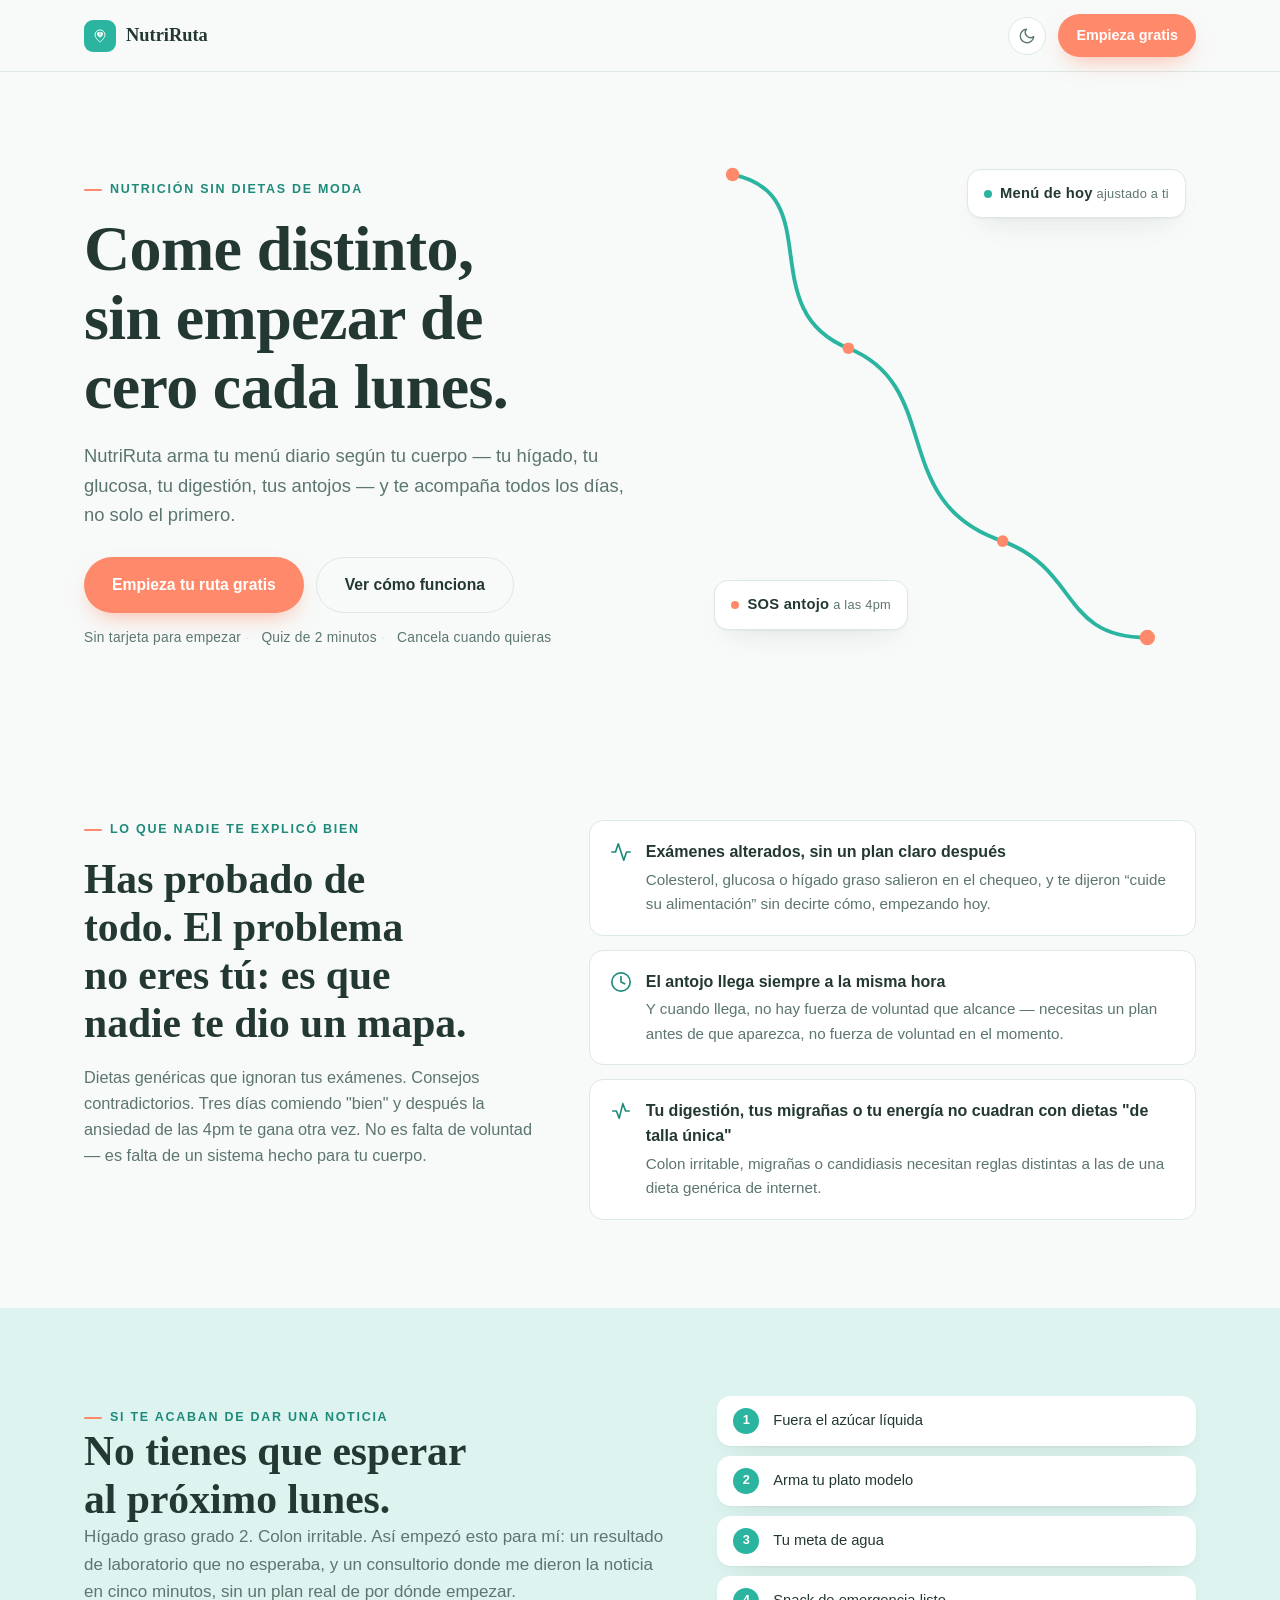
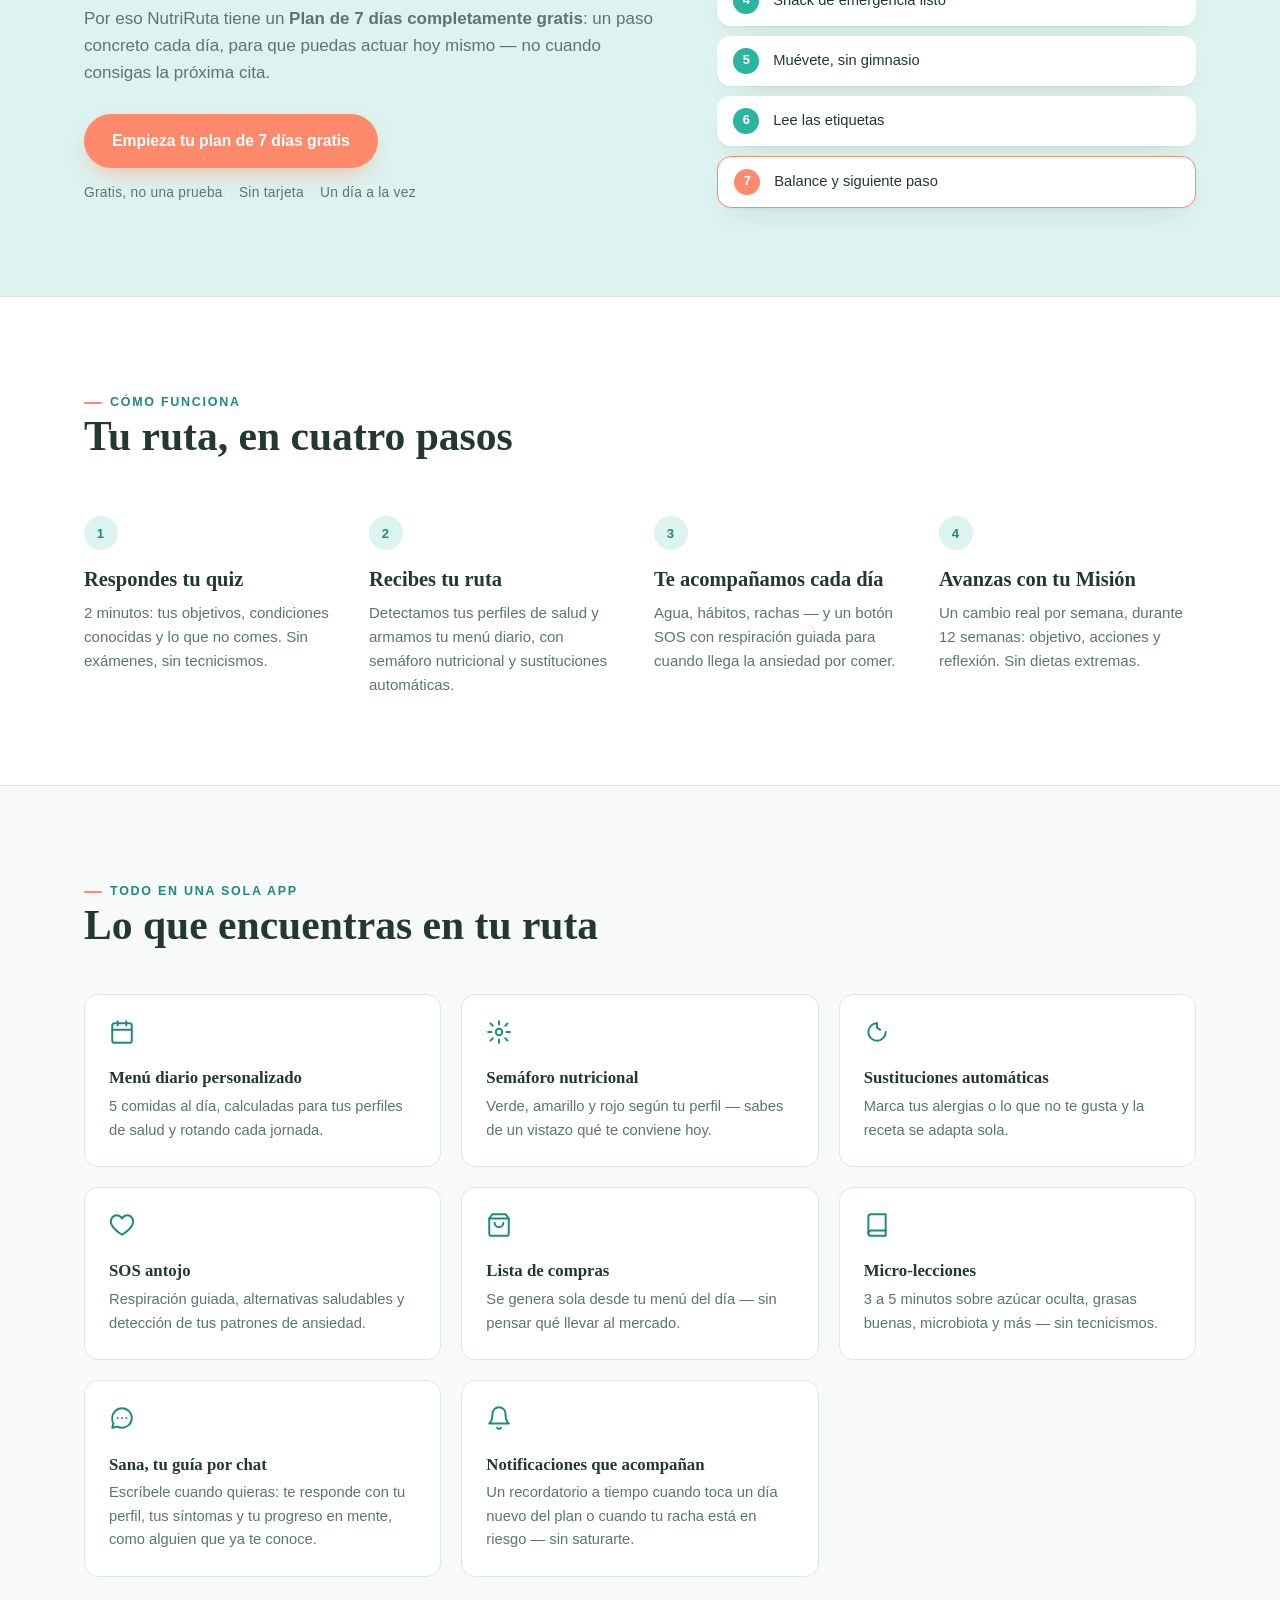
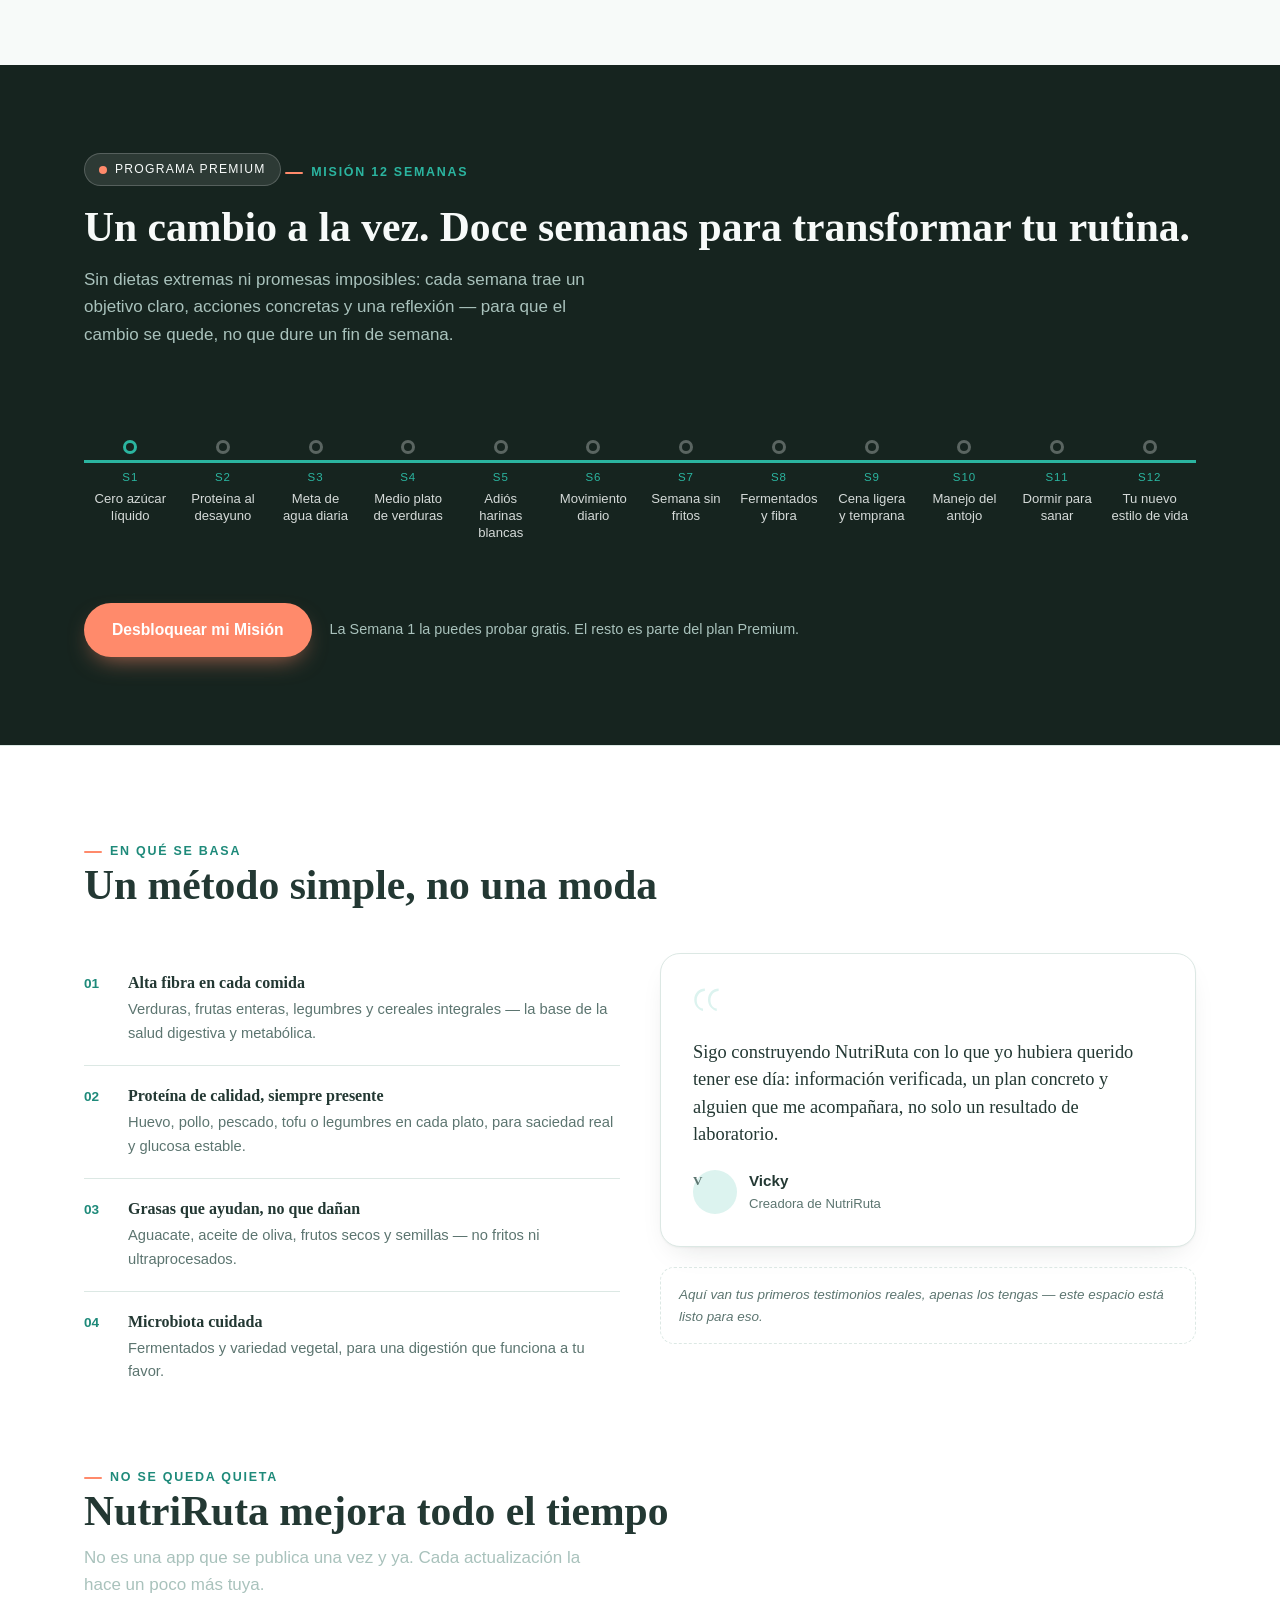
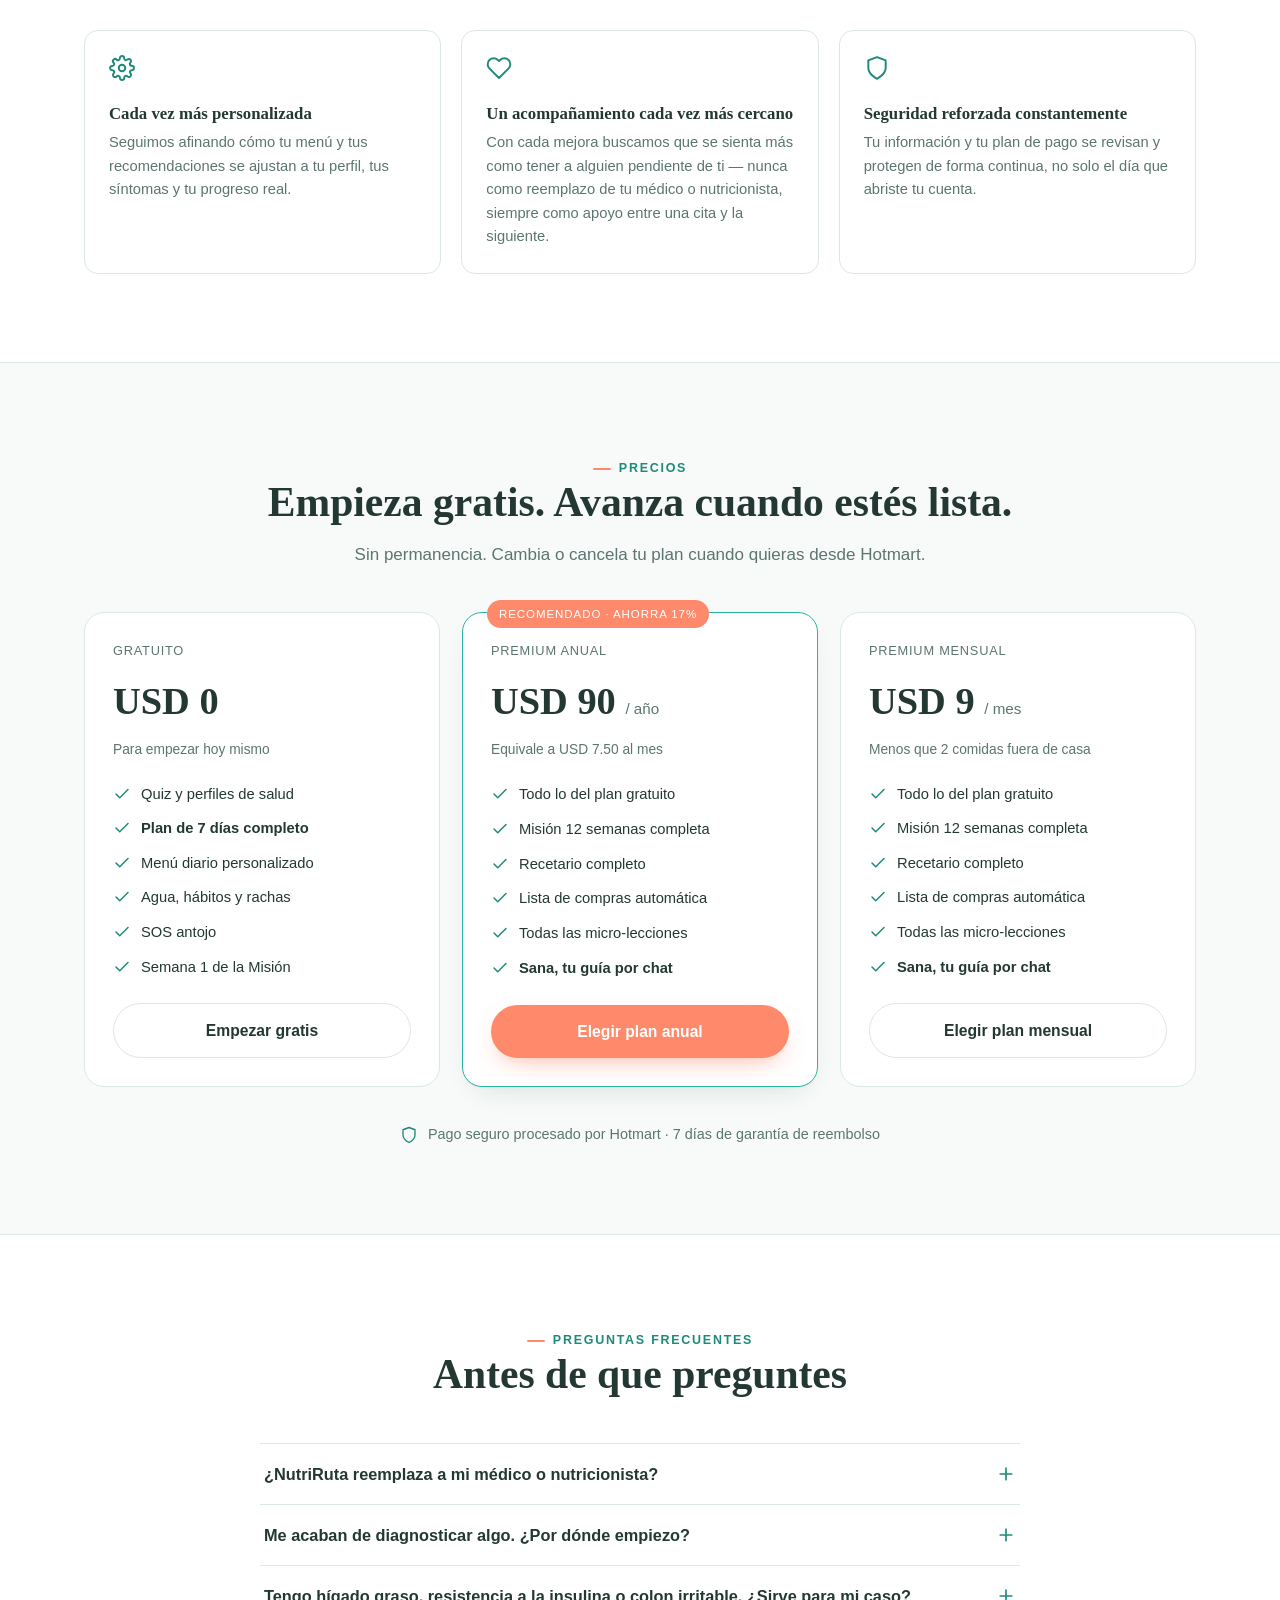
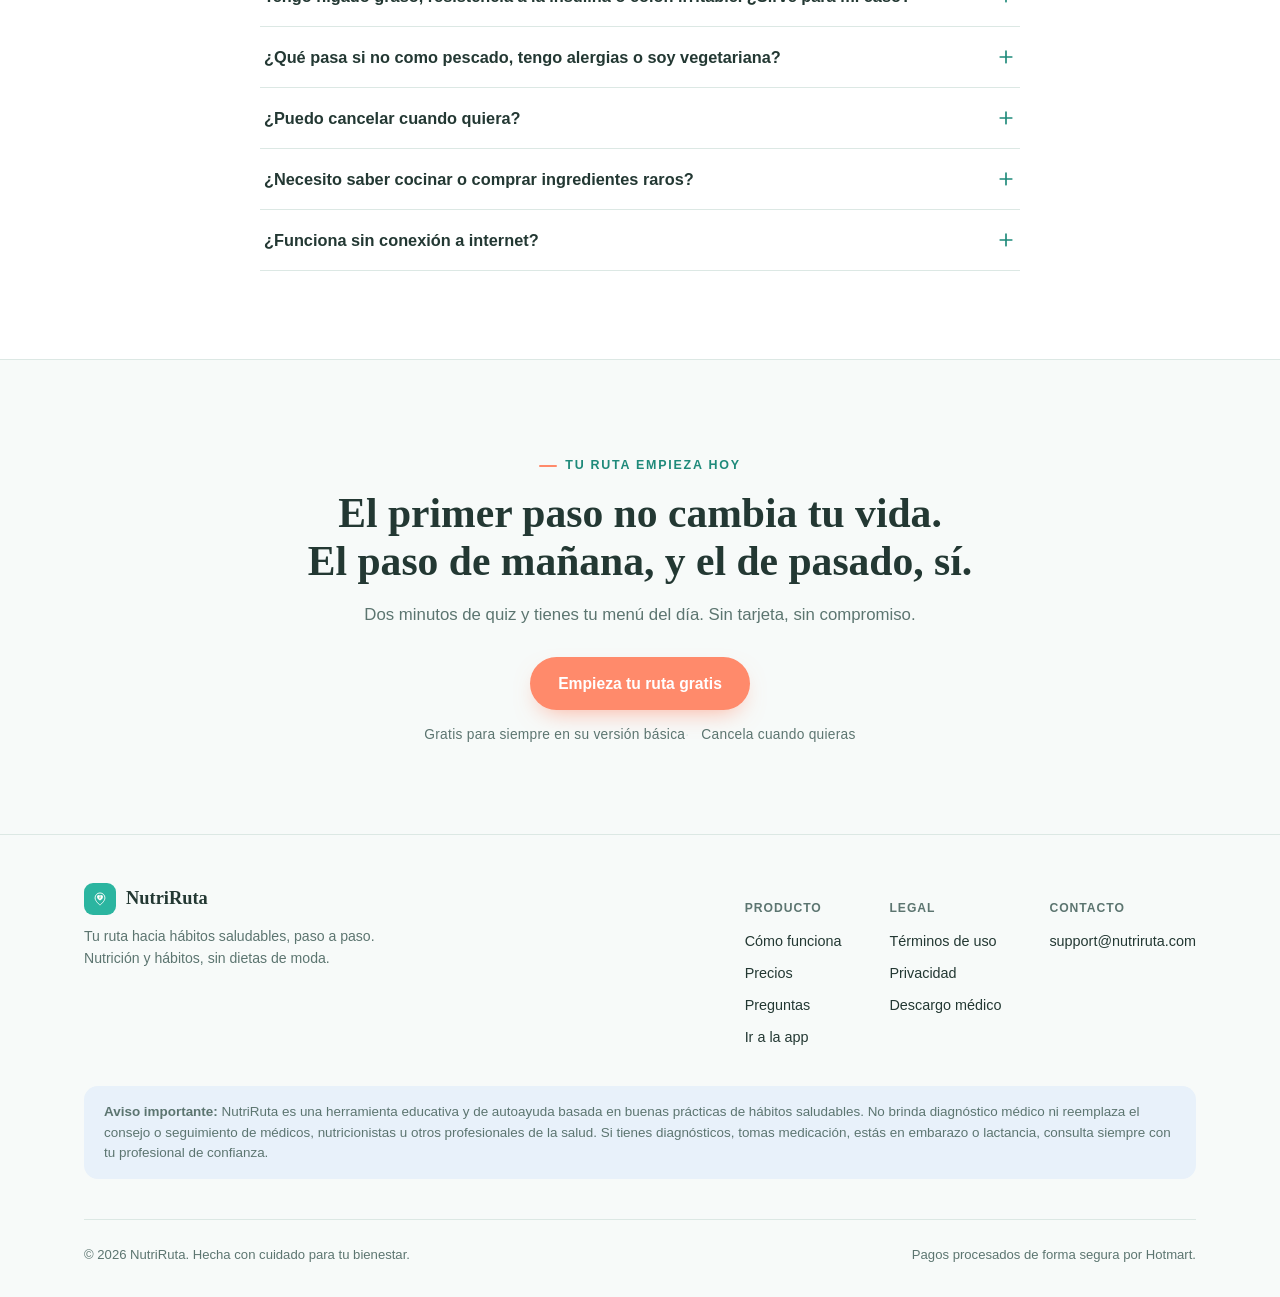
==== index.html @ c561b24f "Nuevo logo oficial (corazon+hoja en pin) en marcas y favicons" ====
<!DOCTYPE html>
<html lang="es">
<head>
<meta charset="UTF-8">
<meta name="viewport" content="width=device-width, initial-scale=1">
<title>NutriRuta — Tu menú diario, hecho para tu cuerpo</title>
<meta name="description" content="Deja de adivinar qué comer. NutriRuta arma tu menú diario según tu perfil de salud, te acompaña ante los antojos y te guía 12 semanas, paso a paso. Empieza gratis.">
<meta name="robots" content="index, follow">
<link rel="canonical" href="https://nutriruta.com/">
<meta name="theme-color" content="#2BB5A0">
<link rel="icon" type="image/svg+xml" href="./images/icon.svg">
<link rel="alternate icon" href="./images/icon-192.png">
<script>
  // Aplica el tema antes del primer pintado, para que no haya parpadeo.
  // Por defecto claro (coherente con la app); oscuro solo si el visitante lo eligió antes.
  try {
    document.documentElement.setAttribute('data-theme', localStorage.getItem('nutriruta-theme') || 'light');
  } catch (e) {
    document.documentElement.setAttribute('data-theme', 'light');
  }
</script>

<meta property="og:type" content="website">
<meta property="og:url" content="https://nutriruta.com/">
<meta property="og:title" content="NutriRuta — Tu menú diario, hecho para tu cuerpo">
<meta property="og:description" content="Deja de adivinar qué comer. Menú diario personalizado, SOS antojos y un programa de 12 semanas para cambiar tus hábitos, un paso a la vez.">
<meta property="og:image" content="https://nutriruta.com/images/og-image.png">
<meta property="og:locale" content="es_CO">
<meta name="twitter:card" content="summary_large_image">
<meta name="twitter:title" content="NutriRuta — Tu menú diario, hecho para tu cuerpo">
<meta name="twitter:description" content="Menú diario personalizado, SOS antojos y un programa de 12 semanas. Empieza gratis.">
<meta name="twitter:image" content="https://nutriruta.com/images/og-image.png">

<link rel="stylesheet" href="./css/styles.css">

<script type="application/ld+json">
{
  "@context": "https://schema.org",
  "@type": "FAQPage",
  "mainEntity": [
    {
      "@type": "Question",
      "name": "Me acaban de diagnosticar algo. ¿Por dónde empiezo?",
      "acceptedAnswer": { "@type": "Answer", "text": "Con el Plan de 7 días, completamente gratis: un paso concreto cada día, sin esperar tu próxima cita. Al terminarlo, si quieres sostener el cambio en el tiempo, puedes seguir con la Misión 12 semanas." }
    },
    {
      "@type": "Question",
      "name": "¿NutriRuta reemplaza a mi médico o nutricionista?",
      "acceptedAnswer": { "@type": "Answer", "text": "No. NutriRuta es una herramienta educativa y de autoayuda para construir hábitos de alimentación y estilo de vida. No diagnostica ni reemplaza el consejo o seguimiento de un profesional de la salud. Si tienes diagnósticos, tomas medicación, o estás en embarazo o lactancia, consulta siempre con tu profesional de confianza." }
    },
    {
      "@type": "Question",
      "name": "Tengo hígado graso, resistencia a la insulina o colon irritable. ¿Sirve para mi caso?",
      "acceptedAnswer": { "@type": "Answer", "text": "Sí. En el quiz inicial cuentas tus condiciones conocidas y NutriRuta arma tu menú y tus recetas según los perfiles de salud correspondientes: hígado graso, resistencia a la insulina, prediabetes, colon irritable, migrañas, candidiasis y colesterol alto. Puedes activar varios perfiles a la vez." }
    },
    {
      "@type": "Question",
      "name": "¿Qué pasa si no como pescado, tengo alergias o soy vegetariana?",
      "acceptedAnswer": { "@type": "Answer", "text": "Marcas lo que no consumes (pescado, lácteos, gluten, frutos secos, huevo, legumbres, soya) y la app filtra las recetas o te propone sustituciones equivalentes automáticamente." }
    },
    {
      "@type": "Question",
      "name": "¿Puedo cancelar cuando quiera?",
      "acceptedAnswer": { "@type": "Answer", "text": "Sí. Tu suscripción se gestiona desde Hotmart y puedes cancelarla en cualquier momento. Además, tienes 7 días desde tu compra para pedir reembolso si no es lo que esperabas." }
    },
    {
      "@type": "Question",
      "name": "¿Necesito saber cocinar o comprar ingredientes raros?",
      "acceptedAnswer": { "@type": "Answer", "text": "No. Las recetas usan ingredientes comunes en cualquier mercado, con pasos simples y una lista de compras que se genera sola desde tu menú del día." }
    },
    {
      "@type": "Question",
      "name": "¿Funciona sin conexión a internet?",
      "acceptedAnswer": { "@type": "Answer", "text": "Sí, NutriRuta es una app instalable que funciona offline una vez la cargaste: puedes ver tu menú, tus recetas y marcar tus hábitos sin conexión." }
    }
  ]
}
</script>

<!-- Meta Pixel (NutriRuta Pixel, dataset 1026929859884270) -->
<script>
!function(f,b,e,v,n,t,s)
{if(f.fbq)return;n=f.fbq=function(){n.callMethod?
n.callMethod.apply(n,arguments):n.queue.push(arguments)};
if(!f._fbq)f._fbq=n;n.push=n;n.loaded=!0;n.version='2.0';
n.queue=[];t=b.createElement(e);t.async=!0;
t.src=v;s=b.getElementsByTagName(e)[0];
s.parentNode.insertBefore(t,s)}(window, document,'script',
'https://connect.facebook.net/en_US/fbevents.js');
fbq('init', '1026929859884270');
fbq('track', 'PageView');
</script>
<noscript><img height="1" width="1" style="display:none"
  src="https://www.facebook.com/tr?id=1026929859884270&ev=PageView&noscript=1" /></noscript>
<!-- End Meta Pixel -->
</head>
<body>

<nav class="nav">
  <div class="wrap">
    <a href="#top" class="brand">
      <span class="brand-mark">
        <svg viewBox="0 0 512 512"><rect width="512" height="512" rx="112" fill="#2BB5A0"/><path d="M256 84 C176 84 116 146 116 226 C116 322 256 428 256 428 C256 428 396 322 396 226 C396 146 336 84 256 84 Z" fill="none" stroke="#FFFFFF" stroke-width="26" stroke-linejoin="round"/><g transform="translate(256 222) scale(0.62) translate(-256 -288)"><path d="M256 416c-72-48-136-102-136-176 0-45 34-80 78-80 28 0 48 13 58 32 10-19 30-32 58-32 44 0 78 35 78 80 0 74-64 128-136 176z" fill="#FFFFFF"/></g><g transform="translate(256 212) rotate(18)"><path d="M0 -36 C24 -21 26 9 0 36 C-26 9 -24 -21 0 -36 Z" fill="#3BAE5C"/><path d="M0 -27 L0 28 M0 -12 L11 -20 M0 -12 L-11 -20 M0 6 L12 -2 M0 6 L-12 -2" stroke="#FFFFFF" stroke-width="4.5" fill="none" stroke-linecap="round"/></g></svg>
      </span>
      NutriRuta
    </a>
    <div class="nav-right">
      <button class="theme-toggle" id="themeToggle" type="button" aria-label="Cambiar a modo oscuro">
        <svg class="icon-moon" viewBox="0 0 24 24" fill="none" stroke="currentColor" stroke-width="1.8" stroke-linecap="round" stroke-linejoin="round"><path d="M21 12.79A9 9 0 1 1 11.21 3 7 7 0 0 0 21 12.79z"/></svg>
        <svg class="icon-sun" viewBox="0 0 24 24" fill="none" stroke="currentColor" stroke-width="1.8" stroke-linecap="round" stroke-linejoin="round"><circle cx="12" cy="12" r="4"/><path d="M12 2v2M12 20v2M4.93 4.93l1.41 1.41M17.66 17.66l1.41 1.41M2 12h2M20 12h2M6.34 17.66l-1.41 1.41M19.07 4.93l-1.41 1.41"/></svg>
      </button>
      <a class="btn btn-ember btn-sm nav-cta" href="https://nutriruta.app">Empieza gratis</a>
    </div>
  </div>
</nav>

<main id="top">

  <!-- ============ HERO ============ -->
  <header class="hero">
    <div class="wrap">
      <div class="hero-copy">
        <span class="eyebrow">Nutrición sin dietas de moda</span>
        <h1>Come distinto, sin empezar de cero cada lunes.</h1>
        <p class="hero-sub measure">NutriRuta arma tu menú diario según tu cuerpo — tu hígado, tu glucosa, tu digestión, tus antojos — y te acompaña todos los días, no solo el primero.</p>
        <div class="hero-ctas">
          <a class="btn btn-ember" href="https://nutriruta.app">Empieza tu ruta gratis</a>
          <a class="btn btn-ghost" href="#como-funciona">Ver cómo funciona</a>
        </div>
        <p class="hero-trust">
          <span>Sin tarjeta para empezar</span>
          <span>Quiz de 2 minutos</span>
          <span>Cancela cuando quieras</span>
        </p>
      </div>

      <div class="hero-art" aria-hidden="true">
        <svg viewBox="0 0 520 560" fill="none">
          <path class="route-path" d="M40 40 C140 60, 60 180, 160 220 C260 260, 200 380, 320 420 C400 450, 380 520, 470 520" stroke-width="4"/>
          <circle class="route-dot" cx="40" cy="40" r="7"/>
          <circle class="route-dot" cx="160" cy="220" r="6"/>
          <circle class="route-dot" cx="320" cy="420" r="6"/>
          <circle class="route-dot" cx="470" cy="520" r="8"/>
        </svg>
        <div class="hero-card hero-card-1">
          <span class="dot"></span>
          <span><strong>Menú de hoy</strong> ajustado a ti</span>
        </div>
        <div class="hero-card hero-card-2">
          <span class="dot" style="background:var(--ember)"></span>
          <span><strong>SOS antojo</strong> a las 4pm</span>
        </div>
      </div>
    </div>
  </header>

  <!-- ============ PROBLEM (PAS) ============ -->
  <section class="problem">
    <div class="wrap">
      <div class="problem-head reveal">
        <span class="eyebrow">Lo que nadie te explicó bien</span>
        <h2>Has probado de todo. El problema no eres tú: es que nadie te dio un mapa.</h2>
        <p class="measure" style="color:var(--ink-soft); font-size:1.02rem;">Dietas genéricas que ignoran tus exámenes. Consejos contradictorios. Tres días comiendo "bien" y después la ansiedad de las 4pm te gana otra vez. No es falta de voluntad — es falta de un sistema hecho para tu cuerpo.</p>
      </div>

      <div class="symptom-list reveal">
        <div class="symptom">
          <svg viewBox="0 0 24 24" fill="none" stroke="currentColor" stroke-width="1.8" stroke-linecap="round" stroke-linejoin="round"><path d="M22 12h-4l-3 9L9 3l-3 9H2"/></svg>
          <p><strong>Exámenes alterados, sin un plan claro después</strong>Colesterol, glucosa o hígado graso salieron en el chequeo, y te dijeron &ldquo;cuide su alimentación&rdquo; sin decirte cómo, empezando hoy.</p>
        </div>
        <div class="symptom">
          <svg viewBox="0 0 24 24" fill="none" stroke="currentColor" stroke-width="1.8" stroke-linecap="round" stroke-linejoin="round"><circle cx="12" cy="12" r="10"/><path d="M12 6v6l4 2"/></svg>
          <p><strong>El antojo llega siempre a la misma hora</strong>Y cuando llega, no hay fuerza de voluntad que alcance — necesitas un plan antes de que aparezca, no fuerza de voluntad en el momento.</p>
        </div>
        <div class="symptom">
          <svg viewBox="0 0 24 24" fill="none" stroke="currentColor" stroke-width="1.8" stroke-linecap="round" stroke-linejoin="round"><path d="M3 12h4l3 8 4-16 3 8h4"/></svg>
          <p><strong>Tu digestión, tus migrañas o tu energía no cuadran con dietas "de talla única"</strong>Colon irritable, migrañas o candidiasis necesitan reglas distintas a las de una dieta genérica de internet.</p>
        </div>
      </div>
    </div>
  </section>

  <!-- ============ RECENT DIAGNOSIS: personal story + free 7-day plan ============ -->
  <section class="scare">
    <div class="wrap">
      <div class="scare-grid reveal">
        <div>
          <span class="eyebrow">Si te acaban de dar una noticia</span>
          <h2>No tienes que esperar al próximo lunes.</h2>
          <p class="mt">Hígado graso grado 2. Colon irritable. Así empezó esto para mí: un resultado de laboratorio que no esperaba, y un consultorio donde me dieron la noticia en cinco minutos, sin un plan real de por dónde empezar.</p>
          <p class="mt">Por eso NutriRuta tiene un <strong>Plan de 7 días completamente gratis</strong>: un paso concreto cada día, para que puedas actuar hoy mismo — no cuando consigas la próxima cita.</p>
          <div class="hero-ctas">
            <a class="btn btn-ember" href="https://nutriruta.app">Empieza tu plan de 7 días gratis</a>
          </div>
          <p class="hero-trust"><span>Gratis, no una prueba</span><span>Sin tarjeta</span><span>Un día a la vez</span></p>
        </div>
        <div class="scare-days" aria-hidden="true">
          <div class="scare-day"><span>1</span>Fuera el azúcar líquida</div>
          <div class="scare-day"><span>2</span>Arma tu plato modelo</div>
          <div class="scare-day"><span>3</span>Tu meta de agua</div>
          <div class="scare-day"><span>4</span>Snack de emergencia listo</div>
          <div class="scare-day"><span>5</span>Muévete, sin gimnasio</div>
          <div class="scare-day"><span>6</span>Lee las etiquetas</div>
          <div class="scare-day is-last"><span>7</span>Balance y siguiente paso</div>
        </div>
      </div>
    </div>
  </section>

  <!-- ============ HOW IT WORKS ============ -->
  <section id="como-funciona" class="band">
    <div class="wrap">
      <div class="reveal">
        <span class="eyebrow">Cómo funciona</span>
        <h2>Tu ruta, en cuatro pasos</h2>
      </div>

      <div class="steps reveal">
        <div class="step">
          <span class="step-num">1</span>
          <h3>Respondes tu quiz</h3>
          <p>2 minutos: tus objetivos, condiciones conocidas y lo que no comes. Sin exámenes, sin tecnicismos.</p>
        </div>
        <div class="step">
          <span class="step-num">2</span>
          <h3>Recibes tu ruta</h3>
          <p>Detectamos tus perfiles de salud y armamos tu menú diario, con semáforo nutricional y sustituciones automáticas.</p>
        </div>
        <div class="step">
          <span class="step-num">3</span>
          <h3>Te acompañamos cada día</h3>
          <p>Agua, hábitos, rachas — y un botón SOS con respiración guiada para cuando llega la ansiedad por comer.</p>
        </div>
        <div class="step">
          <span class="step-num">4</span>
          <h3>Avanzas con tu Misión</h3>
          <p>Un cambio real por semana, durante 12 semanas: objetivo, acciones y reflexión. Sin dietas extremas.</p>
        </div>
      </div>
    </div>
  </section>

  <!-- ============ FEATURES ============ -->
  <section>
    <div class="wrap">
      <div class="reveal">
        <span class="eyebrow">Todo en una sola app</span>
        <h2>Lo que encuentras en tu ruta</h2>
      </div>

      <div class="features-grid reveal">
        <div class="feature-card">
          <svg viewBox="0 0 24 24" fill="none" stroke="currentColor" stroke-width="1.8" stroke-linecap="round" stroke-linejoin="round"><rect x="3" y="4" width="18" height="18" rx="2"/><path d="M16 2v4M8 2v4M3 10h18"/></svg>
          <h3>Menú diario personalizado</h3>
          <p>5 comidas al día, calculadas para tus perfiles de salud y rotando cada jornada.</p>
        </div>
        <div class="feature-card">
          <svg viewBox="0 0 24 24" fill="none" stroke="currentColor" stroke-width="1.8" stroke-linecap="round" stroke-linejoin="round"><circle cx="12" cy="12" r="3"/><path d="M12 2v3M12 19v3M4.2 4.2l2.1 2.1M17.7 17.7l2.1 2.1M2 12h3M19 12h3M4.2 19.8l2.1-2.1M17.7 6.3l2.1-2.1"/></svg>
          <h3>Semáforo nutricional</h3>
          <p>Verde, amarillo y rojo según tu perfil — sabes de un vistazo qué te conviene hoy.</p>
        </div>
        <div class="feature-card">
          <svg viewBox="0 0 24 24" fill="none" stroke="currentColor" stroke-width="1.8" stroke-linecap="round" stroke-linejoin="round"><path d="M20 12a8 8 0 1 1-8-8"/><path d="M12 4v4l3 2"/></svg>
          <h3>Sustituciones automáticas</h3>
          <p>Marca tus alergias o lo que no te gusta y la receta se adapta sola.</p>
        </div>
        <div class="feature-card">
          <svg viewBox="0 0 24 24" fill="none" stroke="currentColor" stroke-width="1.8" stroke-linecap="round" stroke-linejoin="round"><path d="M12 21s-7-4.35-9.5-9C.5 7.5 3 3 7 3c2 0 4 1.2 5 3 1-1.8 3-3 5-3 4 0 6.5 4.5 4.5 9-2.5 4.65-9.5 9-9.5 9z"/></svg>
          <h3>SOS antojo</h3>
          <p>Respiración guiada, alternativas saludables y detección de tus patrones de ansiedad.</p>
        </div>
        <div class="feature-card">
          <svg viewBox="0 0 24 24" fill="none" stroke="currentColor" stroke-width="1.8" stroke-linecap="round" stroke-linejoin="round"><path d="M6 2 3 6v14a2 2 0 0 0 2 2h14a2 2 0 0 0 2-2V6l-3-4Z"/><path d="M3 6h18M16 10a4 4 0 0 1-8 0"/></svg>
          <h3>Lista de compras</h3>
          <p>Se genera sola desde tu menú del día — sin pensar qué llevar al mercado.</p>
        </div>
        <div class="feature-card">
          <svg viewBox="0 0 24 24" fill="none" stroke="currentColor" stroke-width="1.8" stroke-linecap="round" stroke-linejoin="round"><path d="M4 19.5A2.5 2.5 0 0 1 6.5 17H20"/><path d="M6.5 2H20v20H6.5A2.5 2.5 0 0 1 4 19.5v-15A2.5 2.5 0 0 1 6.5 2z"/></svg>
          <h3>Micro-lecciones</h3>
          <p>3 a 5 minutos sobre azúcar oculta, grasas buenas, microbiota y más — sin tecnicismos.</p>
        </div>
        <div class="feature-card">
          <svg viewBox="0 0 24 24" fill="none" stroke="currentColor" stroke-width="1.8" stroke-linecap="round" stroke-linejoin="round"><path d="M8 12h.01M12 12h.01M16 12h.01M21 12c0 4.97-4.03 9-9 9-1.5 0-2.9-.37-4.15-1.02L3 21l1.02-3.85A8.96 8.96 0 0 1 3 12c0-4.97 4.03-9 9-9s9 4.03 9 9Z"/></svg>
          <h3>Sana, tu guía por chat</h3>
          <p>Escríbele cuando quieras: te responde con tu perfil, tus síntomas y tu progreso en mente, como alguien que ya te conoce.</p>
        </div>
        <div class="feature-card">
          <svg viewBox="0 0 24 24" fill="none" stroke="currentColor" stroke-width="1.8" stroke-linecap="round" stroke-linejoin="round"><path d="M18 8A6 6 0 0 0 6 8c0 7-3 9-3 9h18s-3-2-3-9"/><path d="M13.73 21a2 2 0 0 1-3.46 0"/></svg>
          <h3>Notificaciones que acompañan</h3>
          <p>Un recordatorio a tiempo cuando toca un día nuevo del plan o cuando tu racha está en riesgo — sin saturarte.</p>
        </div>
      </div>
    </div>
  </section>

  <!-- ============ 12-WEEK MISSION (bold moment) ============ -->
  <section class="mission">
    <div class="wrap">
      <div class="reveal">
        <span class="mission-badge"><span class="dot"></span> Programa premium</span>
        <span class="eyebrow">Misión 12 semanas</span>
        <h2>Un cambio a la vez. Doce semanas para transformar tu rutina.</h2>
        <p class="mission-sub">Sin dietas extremas ni promesas imposibles: cada semana trae un objetivo claro, acciones concretas y una reflexión — para que el cambio se quede, no que dure un fin de semana.</p>
      </div>

      <div class="timeline-scroll reveal">
        <div class="timeline">
          <div class="timeline-line"></div>
          <div class="timeline-line-fill" id="timelineFill"></div>
          <div class="timeline-weeks">
            <div class="tweek"><div class="tweek-node"></div><div class="tweek-n">S1</div><div class="tweek-t">Cero azúcar líquido</div></div>
            <div class="tweek is-premium"><div class="tweek-node"></div><div class="tweek-n">S2</div><div class="tweek-t">Proteína al desayuno</div></div>
            <div class="tweek is-premium"><div class="tweek-node"></div><div class="tweek-n">S3</div><div class="tweek-t">Meta de agua diaria</div></div>
            <div class="tweek is-premium"><div class="tweek-node"></div><div class="tweek-n">S4</div><div class="tweek-t">Medio plato de verduras</div></div>
            <div class="tweek is-premium"><div class="tweek-node"></div><div class="tweek-n">S5</div><div class="tweek-t">Adiós harinas blancas</div></div>
            <div class="tweek is-premium"><div class="tweek-node"></div><div class="tweek-n">S6</div><div class="tweek-t">Movimiento diario</div></div>
            <div class="tweek is-premium"><div class="tweek-node"></div><div class="tweek-n">S7</div><div class="tweek-t">Semana sin fritos</div></div>
            <div class="tweek is-premium"><div class="tweek-node"></div><div class="tweek-n">S8</div><div class="tweek-t">Fermentados y fibra</div></div>
            <div class="tweek is-premium"><div class="tweek-node"></div><div class="tweek-n">S9</div><div class="tweek-t">Cena ligera y temprana</div></div>
            <div class="tweek is-premium"><div class="tweek-node"></div><div class="tweek-n">S10</div><div class="tweek-t">Manejo del antojo</div></div>
            <div class="tweek is-premium"><div class="tweek-node"></div><div class="tweek-n">S11</div><div class="tweek-t">Dormir para sanar</div></div>
            <div class="tweek is-premium"><div class="tweek-node"></div><div class="tweek-n">S12</div><div class="tweek-t">Tu nuevo estilo de vida</div></div>
          </div>
        </div>
      </div>

      <div class="mission-cta reveal">
        <a class="btn btn-ember" href="#precios">Desbloquear mi Misión</a>
        <p>La Semana 1 la puedes probar gratis. El resto es parte del plan Premium.</p>
      </div>
    </div>
  </section>

  <!-- ============ METHOD + FOUNDER (honest trust, no fake reviews) ============ -->
  <section class="band">
    <div class="wrap">
      <div class="reveal">
        <span class="eyebrow">En qué se basa</span>
        <h2>Un método simple, no una moda</h2>
      </div>

      <div class="method-grid reveal">
        <div>
          <div class="pillar">
            <span class="pillar-num">01</span>
            <div><h3>Alta fibra en cada comida</h3><p>Verduras, frutas enteras, legumbres y cereales integrales — la base de la salud digestiva y metabólica.</p></div>
          </div>
          <div class="pillar">
            <span class="pillar-num">02</span>
            <div><h3>Proteína de calidad, siempre presente</h3><p>Huevo, pollo, pescado, tofu o legumbres en cada plato, para saciedad real y glucosa estable.</p></div>
          </div>
          <div class="pillar">
            <span class="pillar-num">03</span>
            <div><h3>Grasas que ayudan, no que dañan</h3><p>Aguacate, aceite de oliva, frutos secos y semillas — no fritos ni ultraprocesados.</p></div>
          </div>
          <div class="pillar">
            <span class="pillar-num">04</span>
            <div><h3>Microbiota cuidada</h3><p>Fermentados y variedad vegetal, para una digestión que funciona a tu favor.</p></div>
          </div>
        </div>

        <div>
          <div class="founder-card">
            <svg class="quote" viewBox="0 0 24 24" fill="currentColor"><path d="M9.5 4C6 4 3 7 3 11.5c0 3.5 2 6 5 6.5v2c-4-1-7-4.5-7-9C1 5.5 5 2 9.5 2v2zm11 0c-3.5 0-6.5 3-6.5 7.5 0 3.5 2 6 5 6.5v2c-4-1-7-4.5-7-9C12 5.5 16 2 20.5 2v2z"/></svg>
            <p class="founder-text">Sigo construyendo NutriRuta con lo que yo hubiera querido tener ese día: información verificada, un plan concreto y alguien que me acompañara, no solo un resultado de laboratorio.</p>
            <div class="founder-who">
              <span class="founder-avatar">V</span>
              <div><strong>Vicky</strong><span>Creadora de NutriRuta</span></div>
            </div>
          </div>
          <div class="proof-space" id="resenasBox">Aquí van tus primeros testimonios reales, apenas los tengas — este espacio está listo para eso.</div>
        </div>
      </div>

      <div class="reveal" style="margin-top:56px">
        <span class="eyebrow">No se queda quieta</span>
        <h2>NutriRuta mejora todo el tiempo</h2>
        <p class="mission-sub" style="margin-top:8px">No es una app que se publica una vez y ya. Cada actualización la hace un poco más tuya.</p>
      </div>
      <div class="features-grid reveal" style="margin-top:32px">
        <div class="feature-card">
          <svg viewBox="0 0 24 24" fill="none" stroke="currentColor" stroke-width="1.8" stroke-linecap="round" stroke-linejoin="round"><circle cx="12" cy="12" r="3"/><path d="M19.4 15a1.65 1.65 0 0 0 .33 1.82l.06.06a2 2 0 1 1-2.83 2.83l-.06-.06a1.65 1.65 0 0 0-1.82-.33 1.65 1.65 0 0 0-1 1.51V21a2 2 0 0 1-4 0v-.09A1.65 1.65 0 0 0 9 19.4a1.65 1.65 0 0 0-1.82.33l-.06.06a2 2 0 1 1-2.83-2.83l.06-.06a1.65 1.65 0 0 0 .33-1.82 1.65 1.65 0 0 0-1.51-1H3a2 2 0 0 1 0-4h.09A1.65 1.65 0 0 0 4.6 9a1.65 1.65 0 0 0-.33-1.82l-.06-.06a2 2 0 1 1 2.83-2.83l.06.06a1.65 1.65 0 0 0 1.82.33H9a1.65 1.65 0 0 0 1-1.51V3a2 2 0 0 1 4 0v.09a1.65 1.65 0 0 0 1 1.51 1.65 1.65 0 0 0 1.82-.33l.06-.06a2 2 0 1 1 2.83 2.83l-.06.06a1.65 1.65 0 0 0-.33 1.82V9a1.65 1.65 0 0 0 1.51 1H21a2 2 0 0 1 0 4h-.09a1.65 1.65 0 0 0-1.51 1z"/></svg>
          <h3>Cada vez más personalizada</h3>
          <p>Seguimos afinando cómo tu menú y tus recomendaciones se ajustan a tu perfil, tus síntomas y tu progreso real.</p>
        </div>
        <div class="feature-card">
          <svg viewBox="0 0 24 24" fill="none" stroke="currentColor" stroke-width="1.8" stroke-linecap="round" stroke-linejoin="round"><path d="M20.84 4.61a5.5 5.5 0 0 0-7.78 0L12 5.67l-1.06-1.06a5.5 5.5 0 0 0-7.78 7.78l1.06 1.06L12 21.23l7.78-7.78 1.06-1.06a5.5 5.5 0 0 0 0-7.78z"/></svg>
          <h3>Un acompañamiento cada vez más cercano</h3>
          <p>Con cada mejora buscamos que se sienta más como tener a alguien pendiente de ti — nunca como reemplazo de tu médico o nutricionista, siempre como apoyo entre una cita y la siguiente.</p>
        </div>
        <div class="feature-card">
          <svg viewBox="0 0 24 24" fill="none" stroke="currentColor" stroke-width="1.8" stroke-linecap="round" stroke-linejoin="round"><path d="M12 22s8-4 8-10V5l-8-3-8 3v7c0 6 8 10 8 10z"/></svg>
          <h3>Seguridad reforzada constantemente</h3>
          <p>Tu información y tu plan de pago se revisan y protegen de forma continua, no solo el día que abriste tu cuenta.</p>
        </div>
      </div>
    </div>
  </section>

  <!-- ============ PRICING ============ -->
  <section id="precios">
    <div class="wrap">
      <div class="reveal" style="text-align:center">
        <span class="eyebrow" style="justify-content:center">Precios</span>
        <h2>Empieza gratis. Avanza cuando estés lista.</h2>
        <p class="measure" style="margin:14px auto 0; color:var(--ink-soft)">Sin permanencia. Cambia o cancela tu plan cuando quieras desde Hotmart.</p>
      </div>

      <div class="pricing-grid reveal">
        <div class="price-card">
          <span class="price-name">Gratuito</span>
          <div class="price-amount">USD 0</div>
          <div class="price-note">Para empezar hoy mismo</div>
          <ul class="price-feats">
            <li><svg viewBox="0 0 24 24" fill="none" stroke="currentColor" stroke-width="2" stroke-linecap="round" stroke-linejoin="round"><path d="M20 6 9 17l-5-5"/></svg> Quiz y perfiles de salud</li>
            <li><svg viewBox="0 0 24 24" fill="none" stroke="currentColor" stroke-width="2" stroke-linecap="round" stroke-linejoin="round"><path d="M20 6 9 17l-5-5"/></svg> <strong>Plan de 7 días completo</strong></li>
            <li><svg viewBox="0 0 24 24" fill="none" stroke="currentColor" stroke-width="2" stroke-linecap="round" stroke-linejoin="round"><path d="M20 6 9 17l-5-5"/></svg> Menú diario personalizado</li>
            <li><svg viewBox="0 0 24 24" fill="none" stroke="currentColor" stroke-width="2" stroke-linecap="round" stroke-linejoin="round"><path d="M20 6 9 17l-5-5"/></svg> Agua, hábitos y rachas</li>
            <li><svg viewBox="0 0 24 24" fill="none" stroke="currentColor" stroke-width="2" stroke-linecap="round" stroke-linejoin="round"><path d="M20 6 9 17l-5-5"/></svg> SOS antojo</li>
            <li><svg viewBox="0 0 24 24" fill="none" stroke="currentColor" stroke-width="2" stroke-linecap="round" stroke-linejoin="round"><path d="M20 6 9 17l-5-5"/></svg> Semana 1 de la Misión</li>
          </ul>
          <a class="btn btn-ghost btn-block" href="https://nutriruta.app">Empezar gratis</a>
        </div>

        <div class="price-card is-highlight">
          <span class="price-flag">Recomendado · ahorra 17%</span>
          <span class="price-name">Premium anual</span>
          <div class="price-amount">USD 90 <span>/ año</span></div>
          <div class="price-note">Equivale a USD 7.50 al mes</div>
          <ul class="price-feats">
            <li><svg viewBox="0 0 24 24" fill="none" stroke="currentColor" stroke-width="2" stroke-linecap="round" stroke-linejoin="round"><path d="M20 6 9 17l-5-5"/></svg> Todo lo del plan gratuito</li>
            <li><svg viewBox="0 0 24 24" fill="none" stroke="currentColor" stroke-width="2" stroke-linecap="round" stroke-linejoin="round"><path d="M20 6 9 17l-5-5"/></svg> Misión 12 semanas completa</li>
            <li><svg viewBox="0 0 24 24" fill="none" stroke="currentColor" stroke-width="2" stroke-linecap="round" stroke-linejoin="round"><path d="M20 6 9 17l-5-5"/></svg> Recetario completo</li>
            <li><svg viewBox="0 0 24 24" fill="none" stroke="currentColor" stroke-width="2" stroke-linecap="round" stroke-linejoin="round"><path d="M20 6 9 17l-5-5"/></svg> Lista de compras automática</li>
            <li><svg viewBox="0 0 24 24" fill="none" stroke="currentColor" stroke-width="2" stroke-linecap="round" stroke-linejoin="round"><path d="M20 6 9 17l-5-5"/></svg> Todas las micro-lecciones</li>
            <li><svg viewBox="0 0 24 24" fill="none" stroke="currentColor" stroke-width="2" stroke-linecap="round" stroke-linejoin="round"><path d="M20 6 9 17l-5-5"/></svg> <strong>Sana, tu guía por chat</strong></li>
          </ul>
          <a class="btn btn-ember btn-block" href="https://pay.hotmart.com/D106628820F?off=ti1e49b3&checkoutMode=6">Elegir plan anual</a>
        </div>

        <div class="price-card">
          <span class="price-name">Premium mensual</span>
          <div class="price-amount">USD 9 <span>/ mes</span></div>
          <div class="price-note">Menos que 2 comidas fuera de casa</div>
          <ul class="price-feats">
            <li><svg viewBox="0 0 24 24" fill="none" stroke="currentColor" stroke-width="2" stroke-linecap="round" stroke-linejoin="round"><path d="M20 6 9 17l-5-5"/></svg> Todo lo del plan gratuito</li>
            <li><svg viewBox="0 0 24 24" fill="none" stroke="currentColor" stroke-width="2" stroke-linecap="round" stroke-linejoin="round"><path d="M20 6 9 17l-5-5"/></svg> Misión 12 semanas completa</li>
            <li><svg viewBox="0 0 24 24" fill="none" stroke="currentColor" stroke-width="2" stroke-linecap="round" stroke-linejoin="round"><path d="M20 6 9 17l-5-5"/></svg> Recetario completo</li>
            <li><svg viewBox="0 0 24 24" fill="none" stroke="currentColor" stroke-width="2" stroke-linecap="round" stroke-linejoin="round"><path d="M20 6 9 17l-5-5"/></svg> Lista de compras automática</li>
            <li><svg viewBox="0 0 24 24" fill="none" stroke="currentColor" stroke-width="2" stroke-linecap="round" stroke-linejoin="round"><path d="M20 6 9 17l-5-5"/></svg> Todas las micro-lecciones</li>
            <li><svg viewBox="0 0 24 24" fill="none" stroke="currentColor" stroke-width="2" stroke-linecap="round" stroke-linejoin="round"><path d="M20 6 9 17l-5-5"/></svg> <strong>Sana, tu guía por chat</strong></li>
          </ul>
          <a class="btn btn-ghost btn-block" href="https://pay.hotmart.com/D106628820F?off=je8nuijj&checkoutMode=6">Elegir plan mensual</a>
        </div>
      </div>

      <p class="pricing-foot reveal">
        <svg viewBox="0 0 24 24" fill="none" stroke="currentColor" stroke-width="1.8" stroke-linecap="round" stroke-linejoin="round"><path d="M12 22s8-4 8-10V5l-8-3-8 3v7c0 6 8 10 8 10z"/></svg>
        Pago seguro procesado por Hotmart · 7 días de garantía de reembolso
      </p>
    </div>
  </section>

  <!-- ============ FAQ ============ -->
  <section class="band" id="preguntas">
    <div class="wrap">
      <div class="reveal" style="text-align:center">
        <span class="eyebrow" style="justify-content:center">Preguntas frecuentes</span>
        <h2>Antes de que preguntes</h2>
      </div>

      <div class="faq-list reveal" id="faqList">
        <div class="faq-item">
          <button class="faq-q" aria-expanded="false">¿NutriRuta reemplaza a mi médico o nutricionista?
            <svg viewBox="0 0 24 24" fill="none" stroke="currentColor" stroke-width="2" stroke-linecap="round"><path d="M12 5v14M5 12h14"/></svg>
          </button>
          <div class="faq-a"><p>No. NutriRuta es una herramienta educativa y de autoayuda para construir hábitos de alimentación y estilo de vida. No diagnostica ni reemplaza el consejo o seguimiento de un profesional de la salud. Si tienes diagnósticos, tomas medicación, o estás en embarazo o lactancia, consulta siempre con tu profesional de confianza.</p></div>
        </div>
        <div class="faq-item">
          <button class="faq-q" aria-expanded="false">Me acaban de diagnosticar algo. ¿Por dónde empiezo?
            <svg viewBox="0 0 24 24" fill="none" stroke="currentColor" stroke-width="2" stroke-linecap="round"><path d="M12 5v14M5 12h14"/></svg>
          </button>
          <div class="faq-a"><p>Con el Plan de 7 días, completamente gratis: un paso concreto cada día, sin esperar tu próxima cita. Al terminarlo, si quieres sostener el cambio en el tiempo, puedes seguir con la Misión 12 semanas.</p></div>
        </div>
        <div class="faq-item">
          <button class="faq-q" aria-expanded="false">Tengo hígado graso, resistencia a la insulina o colon irritable. ¿Sirve para mi caso?
            <svg viewBox="0 0 24 24" fill="none" stroke="currentColor" stroke-width="2" stroke-linecap="round"><path d="M12 5v14M5 12h14"/></svg>
          </button>
          <div class="faq-a"><p>Sí. En el quiz inicial cuentas tus condiciones conocidas y NutriRuta arma tu menú y tus recetas según los perfiles de salud correspondientes: hígado graso, resistencia a la insulina, prediabetes, colon irritable, migrañas, candidiasis y colesterol alto. Puedes activar varios perfiles a la vez.</p></div>
        </div>
        <div class="faq-item">
          <button class="faq-q" aria-expanded="false">¿Qué pasa si no como pescado, tengo alergias o soy vegetariana?
            <svg viewBox="0 0 24 24" fill="none" stroke="currentColor" stroke-width="2" stroke-linecap="round"><path d="M12 5v14M5 12h14"/></svg>
          </button>
          <div class="faq-a"><p>Marcas lo que no consumes (pescado, lácteos, gluten, frutos secos, huevo, legumbres, soya) y la app filtra las recetas o te propone sustituciones equivalentes automáticamente.</p></div>
        </div>
        <div class="faq-item">
          <button class="faq-q" aria-expanded="false">¿Puedo cancelar cuando quiera?
            <svg viewBox="0 0 24 24" fill="none" stroke="currentColor" stroke-width="2" stroke-linecap="round"><path d="M12 5v14M5 12h14"/></svg>
          </button>
          <div class="faq-a"><p>Sí. Tu suscripción se gestiona desde Hotmart y puedes cancelarla en cualquier momento. Además, tienes 7 días desde tu compra para pedir reembolso si no es lo que esperabas.</p></div>
        </div>
        <div class="faq-item">
          <button class="faq-q" aria-expanded="false">¿Necesito saber cocinar o comprar ingredientes raros?
            <svg viewBox="0 0 24 24" fill="none" stroke="currentColor" stroke-width="2" stroke-linecap="round"><path d="M12 5v14M5 12h14"/></svg>
          </button>
          <div class="faq-a"><p>No. Las recetas usan ingredientes comunes en cualquier mercado, con pasos simples y una lista de compras que se genera sola desde tu menú del día.</p></div>
        </div>
        <div class="faq-item">
          <button class="faq-q" aria-expanded="false">¿Funciona sin conexión a internet?
            <svg viewBox="0 0 24 24" fill="none" stroke="currentColor" stroke-width="2" stroke-linecap="round"><path d="M12 5v14M5 12h14"/></svg>
          </button>
          <div class="faq-a"><p>Sí, NutriRuta es una app instalable que funciona offline una vez la cargaste: puedes ver tu menú, tus recetas y marcar tus hábitos sin conexión.</p></div>
        </div>
      </div>
    </div>
  </section>

  <!-- ============ FINAL CTA ============ -->
  <section class="final-cta">
    <div class="wrap">
      <span class="eyebrow">Tu ruta empieza hoy</span>
      <h2>El primer paso no cambia tu vida.<br>El paso de mañana, y el de pasado, sí.</h2>
      <p class="measure">Dos minutos de quiz y tienes tu menú del día. Sin tarjeta, sin compromiso.</p>
      <div class="hero-ctas">
        <a class="btn btn-ember" href="https://nutriruta.app">Empieza tu ruta gratis</a>
      </div>
      <p class="hero-trust"><span>Gratis para siempre en su versión básica</span><span>Cancela cuando quieras</span></p>
    </div>
  </section>

</main>

<footer>
  <div class="wrap">
    <div class="foot-grid">
      <div class="foot-brand">
        <a href="#top" class="brand">
          <span class="brand-mark">
            <svg viewBox="0 0 512 512"><rect width="512" height="512" rx="112" fill="#2BB5A0"/><path d="M256 84 C176 84 116 146 116 226 C116 322 256 428 256 428 C256 428 396 322 396 226 C396 146 336 84 256 84 Z" fill="none" stroke="#FFFFFF" stroke-width="26" stroke-linejoin="round"/><g transform="translate(256 222) scale(0.62) translate(-256 -288)"><path d="M256 416c-72-48-136-102-136-176 0-45 34-80 78-80 28 0 48 13 58 32 10-19 30-32 58-32 44 0 78 35 78 80 0 74-64 128-136 176z" fill="#FFFFFF"/></g><g transform="translate(256 212) rotate(18)"><path d="M0 -36 C24 -21 26 9 0 36 C-26 9 -24 -21 0 -36 Z" fill="#3BAE5C"/><path d="M0 -27 L0 28 M0 -12 L11 -20 M0 -12 L-11 -20 M0 6 L12 -2 M0 6 L-12 -2" stroke="#FFFFFF" stroke-width="4.5" fill="none" stroke-linecap="round"/></g></svg>
          </span>
          NutriRuta
        </a>
        <p>Tu ruta hacia hábitos saludables, paso a paso. Nutrición y hábitos, sin dietas de moda.</p>
      </div>
      <div class="foot-links">
        <div class="foot-col">
          <h4>Producto</h4>
          <a href="#como-funciona">Cómo funciona</a>
          <a href="#precios">Precios</a>
          <a href="#preguntas">Preguntas</a>
          <a href="https://nutriruta.app">Ir a la app</a>
        </div>
        <div class="foot-col">
          <h4>Legal</h4>
          <a href="./terminos.html">Términos de uso</a>
          <a href="./privacidad.html">Privacidad</a>
          <a href="./descargo.html">Descargo médico</a>
        </div>
        <div class="foot-col">
          <h4>Contacto</h4>
          <a href="mailto:support@nutriruta.com">support@nutriruta.com</a>
        </div>
      </div>
    </div>

    <div class="disclaimer">
      <strong>Aviso importante:</strong> NutriRuta es una herramienta educativa y de autoayuda basada en buenas prácticas de hábitos saludables. No brinda diagnóstico médico ni reemplaza el consejo o seguimiento de médicos, nutricionistas u otros profesionales de la salud. Si tienes diagnósticos, tomas medicación, estás en embarazo o lactancia, consulta siempre con tu profesional de confianza.
    </div>

    <div class="foot-legal">
      <span>© 2026 NutriRuta. Hecha con cuidado para tu bienestar.</span>
      <span>Pagos procesados de forma segura por Hotmart.</span>
    </div>
  </div>
</footer>

<div class="sticky-cta" id="stickyCta">
  <a class="btn btn-ember btn-block" href="https://nutriruta.app">Empieza tu ruta gratis</a>
</div>

<script src="./js/script.js"></script>
</body>
</html>
---- css/styles.css ----
/* ============================================================
   NutriRuta — landing page
   Concepto: la marca se llama "Ruta". La página se organiza como
   un sendero: una línea de recorrido abre el hero y reaparece,
   literal, como la línea de tiempo de las 12 semanas — el único
   momento gráfico "fuerte" de la página. Todo lo demás es editorial
   y tranquilo.
   ============================================================ */

:root {
  /* --- Color: continuidad con la app (verde agua / coral / azul),
     pero con neutros con sesgo de matiz, no gris puro. --- */
  --paper: #F7FAF9;
  --paper-raised: #FFFFFF;
  --ink: #233833;        /* idéntico a --ink de la app */
  --ink-soft: #5C7570;
  --route: #2BB5A0;      /* verde agua — el color con más peso */
  --route-deep: #1E8A7A;
  --route-tint: #DCF3EF;
  --ember: #FF8A6B;      /* coral — idéntico a --accent de la app */
  --ember-tint: #FFE9E2;
  --sky: #6FA8DC;
  --sky-tint: #E8F1FA;
  --line: #DCE8E4;
  --shadow: 0 1px 2px rgba(20, 36, 30, 0.04), 0 12px 32px -16px rgba(20, 36, 30, 0.18);

  /* --- Tipografía: tres roles deliberados ---
     display: serif literaria y cálida (voz emocional)
     body:    sans humanista (lectura larga)
     signage: grotesca condensada tipo señal de carretera (el motivo "ruta") */
  --font-display: "Iowan Old Style", "Palatino Linotype", Palatino, Georgia, "Times New Roman", serif;
  --font-body: -apple-system, "Segoe UI", "Helvetica Neue", Roboto, Arial, sans-serif;
  --font-signage: "Bahnschrift", "Segoe UI Semibold", "Helvetica Neue Condensed", "Arial Narrow", sans-serif;

  --radius-lg: 20px;
  --radius-md: 14px;
  --container: 1160px;

  /* La franja de la Misión 12 semanas es un momento visual fijo:
     se mantiene oscura en ambos temas del sitio (no usa --ink/--paper,
     que se invierten entre claro/oscuro). */
  --mission-bg: #16241F;
  --mission-ink: #F7FAF9;
  --mission-ink-soft: #A9C2BC;
}

@media (prefers-color-scheme: dark) {
  :root {
    --paper: #0E1B18;
    --paper-raised: #142622;
    --ink: #EAF3F0;
    --ink-soft: #9FB8B2;
    --route: #4FD6BE;
    --route-deep: #7CE6D2;
    --route-tint: #163A34;
    --ember: #FF8266;
    --ember-tint: #3A2019;
    --sky: #8FC1EE;
    --sky-tint: #17242E;
    --line: #22362F;
    --shadow: 0 1px 2px rgba(0, 0, 0, 0.3), 0 20px 40px -20px rgba(0, 0, 0, 0.6);
  }
}
:root[data-theme="dark"] {
  --paper: #0E1B18; --paper-raised: #142622; --ink: #EAF3F0; --ink-soft: #9FB8B2;
  --route: #4FD6BE; --route-deep: #7CE6D2; --route-tint: #163A34;
  --ember: #FF8266; --ember-tint: #3A2019; --sky: #8FC1EE; --sky-tint: #17242E;
  --line: #22362F; --shadow: 0 1px 2px rgba(0,0,0,.3), 0 20px 40px -20px rgba(0,0,0,.6);
}
:root[data-theme="light"] {
  --paper: #F7FAF9; --paper-raised: #FFFFFF; --ink: #233833; --ink-soft: #5C7570;
  --route: #2BB5A0; --route-deep: #1E8A7A; --route-tint: #DCF3EF;
  --ember: #FF8A6B; --ember-tint: #FFE9E2; --sky: #6FA8DC; --sky-tint: #E8F1FA;
  --line: #DCE8E4; --shadow: 0 1px 2px rgba(20,36,30,.04), 0 12px 32px -16px rgba(20,36,30,.18);
}

* { box-sizing: border-box; }
html { scroll-behavior: smooth; }
@media (prefers-reduced-motion: reduce) {
  html { scroll-behavior: auto; }
  *, *::before, *::after { animation-duration: 0.01ms !important; animation-iteration-count: 1 !important; transition-duration: 0.01ms !important; scroll-behavior: auto !important; }
}

body {
  margin: 0;
  background: var(--paper);
  color: var(--ink);
  font-family: var(--font-body);
  font-size: 17px;
  line-height: 1.6;
  -webkit-font-smoothing: antialiased;
}

img { max-width: 100%; display: block; }
a { color: inherit; }

.wrap {
  max-width: var(--container);
  margin: 0 auto;
  padding: 0 24px;
}

h1, h2, h3 { font-family: var(--font-display); text-wrap: balance; color: var(--ink); margin: 0; }
h1 { font-size: clamp(2.4rem, 5.2vw, 4rem); line-height: 1.08; font-weight: 700; letter-spacing: -0.01em; }
h2 { font-size: clamp(1.8rem, 3.4vw, 2.6rem); line-height: 1.15; font-weight: 700; }
h3 { font-size: 1.28rem; line-height: 1.3; font-weight: 700; }
p { margin: 0; }
.prose p + p { margin-top: 14px; }
.measure { max-width: 62ch; }

.eyebrow {
  font-family: var(--font-signage);
  text-transform: uppercase;
  letter-spacing: 0.14em;
  font-size: 0.78rem;
  font-weight: 700;
  color: var(--route-deep);
  display: inline-flex;
  align-items: center;
  gap: 8px;
}
.eyebrow::before { content: ""; width: 18px; height: 2px; background: var(--ember); border-radius: 2px; }

section { padding: 88px 0; }
@media (max-width: 720px) { section { padding: 56px 0; } }

.band { background: var(--paper-raised); border-top: 1px solid var(--line); border-bottom: 1px solid var(--line); }

/* ---------- Nav ---------- */
.nav {
  position: sticky; top: 0; z-index: 40;
  background: color-mix(in srgb, var(--paper) 88%, transparent);
  backdrop-filter: blur(10px);
  border-bottom: 1px solid var(--line);
}
.nav .wrap { display: flex; align-items: center; justify-content: space-between; padding-top: 14px; padding-bottom: 14px; }
.brand { display: flex; align-items: center; gap: 10px; font-family: var(--font-display); font-weight: 700; font-size: 1.15rem; text-decoration: none; }
.brand-mark { width: 32px; height: 32px; border-radius: 9px; background: var(--route); display: flex; align-items: center; justify-content: center; flex: none; }
.brand-mark svg { width: 18px; height: 18px; }
.nav-right { display: flex; align-items: center; gap: 12px; }
.nav .nav-cta { display: none; }
@media (min-width: 720px) { .nav .nav-cta { display: inline-flex; } }

/* ---------- Selector de tema ---------- */
.theme-toggle {
  display: inline-flex; align-items: center; justify-content: center;
  width: 38px; height: 38px; border-radius: 50%; flex: none;
  border: 1.5px solid var(--line); background: var(--paper-raised); color: var(--ink-soft);
  cursor: pointer; transition: border-color 0.15s ease, color 0.15s ease;
}
.theme-toggle:hover { border-color: var(--route); color: var(--route-deep); }
.theme-toggle svg { width: 18px; height: 18px; }
.theme-toggle .icon-sun { display: none; }
:root[data-theme="dark"] .theme-toggle .icon-sun { display: block; }
:root[data-theme="dark"] .theme-toggle .icon-moon { display: none; }

/* ---------- Buttons ---------- */
.btn {
  font-family: var(--font-body);
  font-weight: 700;
  font-size: 0.98rem;
  border-radius: 999px;
  padding: 14px 28px;
  border: none;
  cursor: pointer;
  display: inline-flex;
  align-items: center;
  justify-content: center;
  gap: 8px;
  text-decoration: none;
  transition: transform 0.15s ease, box-shadow 0.15s ease, background 0.15s ease;
  white-space: nowrap;
}
.btn:focus-visible { outline: 3px solid var(--sky); outline-offset: 2px; }
.btn-ember { background: var(--ember); color: #fff; box-shadow: 0 10px 24px -10px color-mix(in srgb, var(--ember) 70%, transparent); }
.btn-ember:hover { transform: translateY(-1px); box-shadow: 0 14px 28px -10px color-mix(in srgb, var(--ember) 75%, transparent); }
.btn-ghost { background: transparent; color: var(--ink); border: 1.5px solid var(--line); }
.btn-ghost:hover { border-color: var(--route); color: var(--route-deep); }
.btn-quiet { background: var(--route-tint); color: var(--route-deep); }
.btn-quiet:hover { background: color-mix(in srgb, var(--route-tint) 70%, var(--route) 30%); }
.btn-sm { padding: 10px 18px; font-size: 0.9rem; }
.btn-block { width: 100%; }

/* ---------- Hero ---------- */
.hero { padding: 64px 0 40px; overflow: hidden; }
.hero .wrap { display: grid; grid-template-columns: 1.05fr 0.95fr; gap: 56px; align-items: center; }
@media (max-width: 900px) { .hero .wrap { grid-template-columns: 1fr; gap: 36px; } }
.hero-copy > * + * { margin-top: 20px; }
.hero h1 { margin-top: 14px; }
.hero-sub { font-size: 1.15rem; color: var(--ink-soft); }
.hero-ctas { display: flex; flex-wrap: wrap; gap: 12px; margin-top: 28px; }
.hero-trust { margin-top: 14px; font-size: 0.86rem; color: var(--ink-soft); font-family: var(--font-signage); letter-spacing: 0.02em; }
.hero-trust span { display: inline-flex; align-items: center; gap: 6px; }
.hero-trust span + span::before { content: "·"; margin-right: 6px; color: var(--line); }

/* ---------- Susto reciente: historia personal + plan 7 días gratis ---------- */
.scare { background: var(--route-tint); }
.scare-grid { display: grid; grid-template-columns: 1.1fr 0.9fr; gap: 48px; align-items: center; }
@media (max-width: 900px) { .scare-grid { grid-template-columns: 1fr; gap: 28px; } }
.scare p { color: var(--ink-soft); }
.scare-days { display: flex; flex-direction: column; gap: 10px; }
.scare-day {
  display: flex; align-items: center; gap: 14px; background: var(--paper-raised);
  border-radius: var(--radius-md); padding: 12px 16px; font-size: 0.92rem; box-shadow: var(--shadow);
}
.scare-day span {
  font-family: var(--font-signage); font-weight: 700; font-size: 0.8rem; color: #fff;
  background: var(--route); width: 26px; height: 26px; border-radius: 50%;
  display: flex; align-items: center; justify-content: center; flex: none;
}
.scare-day.is-last span { background: var(--ember); }
.scare-day.is-last { border: 1.5px solid var(--ember); }

.hero-art { position: relative; }
.hero-art svg { width: 100%; height: auto; }
.route-path {
  fill: none;
  stroke: var(--route);
  stroke-width: 4;
  stroke-linecap: round;
  stroke-dasharray: 1400;
  stroke-dashoffset: 1400;
  animation: draw 2.1s 0.2s cubic-bezier(.4,0,.2,1) forwards;
}
@media (prefers-reduced-motion: reduce) { .route-path { animation: none; stroke-dashoffset: 0; } }
@keyframes draw { to { stroke-dashoffset: 0; } }
.route-dot { fill: var(--ember); }
.hero-card {
  position: absolute; background: var(--paper-raised); border: 1px solid var(--line);
  border-radius: var(--radius-md); box-shadow: var(--shadow); padding: 12px 16px;
  font-family: var(--font-signage); font-size: 0.8rem; letter-spacing: 0.02em; color: var(--ink-soft);
  display: flex; align-items: center; gap: 8px;
}
.hero-card strong { font-family: var(--font-body); color: var(--ink); font-size: 0.92rem; }
.hero-card-1 { top: 6%; right: 2%; }
.hero-card-2 { bottom: 10%; left: 4%; }
.dot { width: 8px; height: 8px; border-radius: 50%; background: var(--route); flex: none; }

/* ---------- Reveal on scroll ---------- */
.reveal { opacity: 0; transform: translateY(18px); transition: opacity 0.6s ease, transform 0.6s ease; }
.reveal.in { opacity: 1; transform: none; }
@media (prefers-reduced-motion: reduce) { .reveal { opacity: 1; transform: none; } }

/* ---------- Problem section ---------- */
.problem .wrap { display: grid; grid-template-columns: 0.85fr 1.15fr; gap: 56px; align-items: start; }
@media (max-width: 900px) { .problem .wrap { grid-template-columns: 1fr; gap: 28px; } }
.problem-head > * + * { margin-top: 16px; }
.symptom-list { display: grid; gap: 14px; margin-top: 8px; }
.symptom {
  display: flex; gap: 14px; align-items: flex-start; padding: 18px 20px;
  background: var(--paper-raised); border: 1px solid var(--line); border-radius: var(--radius-md);
}
.symptom svg { flex: none; width: 22px; height: 22px; color: var(--route-deep); margin-top: 2px; }
.symptom p { color: var(--ink-soft); font-size: 0.95rem; }
.symptom strong { color: var(--ink); display: block; margin-bottom: 3px; font-size: 1rem; }

/* ---------- How it works ---------- */
.steps { display: grid; grid-template-columns: repeat(4, 1fr); gap: 28px; margin-top: 48px; position: relative; }
@media (max-width: 900px) { .steps { grid-template-columns: 1fr 1fr; } }
@media (max-width: 560px) { .steps { grid-template-columns: 1fr; } }
.step { position: relative; padding-top: 8px; }
.step-num {
  font-family: var(--font-signage); font-weight: 700; font-size: 0.82rem; letter-spacing: 0.1em;
  color: var(--route-deep); background: var(--route-tint); display: inline-flex; align-items: center;
  justify-content: center; width: 34px; height: 34px; border-radius: 50%; margin-bottom: 16px;
}
.step h3 { margin-bottom: 8px; }
.step p { color: var(--ink-soft); font-size: 0.94rem; }

/* ---------- Features grid ---------- */
.features-grid { display: grid; grid-template-columns: repeat(3, 1fr); gap: 20px; margin-top: 44px; }
@media (max-width: 900px) { .features-grid { grid-template-columns: 1fr 1fr; } }
@media (max-width: 560px) { .features-grid { grid-template-columns: 1fr; } }
.feature-card {
  background: var(--paper-raised); border: 1px solid var(--line); border-radius: var(--radius-md);
  padding: 24px; transition: transform 0.18s ease, box-shadow 0.18s ease, border-color 0.18s ease;
}
.feature-card:hover { transform: translateY(-3px); box-shadow: var(--shadow); border-color: transparent; }
.feature-card svg { width: 26px; height: 26px; color: var(--route-deep); margin-bottom: 14px; }
.feature-card h3 { font-size: 1.05rem; margin-bottom: 6px; }
.feature-card p { color: var(--ink-soft); font-size: 0.92rem; }

/* ---------- 12-week route (bold moment, intentionally fixed-dark) ---------- */
.mission { background: var(--mission-bg); color: var(--mission-ink); position: relative; overflow: hidden; }
.mission .eyebrow { color: var(--route); }
.mission .eyebrow::before { background: var(--ember); }
.mission h2 { color: var(--mission-ink); }
.mission-sub { color: var(--mission-ink-soft); max-width: 56ch; margin-top: 14px; }
.mission-badge {
  display: inline-flex; align-items: center; gap: 8px; background: rgba(247, 250, 249, 0.1);
  border: 1px solid rgba(247, 250, 249, 0.2); border-radius: 999px; padding: 6px 14px;
  font-family: var(--font-signage); font-size: 0.76rem; letter-spacing: 0.1em; text-transform: uppercase; color: var(--mission-ink);
  margin-bottom: 18px;
}
.mission-badge .dot { background: var(--ember); }

.timeline-scroll { margin-top: 52px; overflow-x: auto; padding-bottom: 18px; -webkit-overflow-scrolling: touch; }
.timeline { position: relative; min-width: 980px; padding-top: 40px; }
.timeline-line { position: absolute; top: 60px; left: 0; right: 0; height: 3px; background: rgba(247, 250, 249, 0.18); }
.timeline-line-fill { position: absolute; top: 60px; left: 0; height: 3px; background: var(--route); width: 0%; transition: width 1.1s cubic-bezier(.4,0,.2,1); }
.timeline-weeks { display: grid; grid-template-columns: repeat(12, 1fr); gap: 0; position: relative; }
.tweek { padding: 0 8px; text-align: center; }
.tweek-node {
  width: 14px; height: 14px; border-radius: 50%; background: var(--mission-bg); border: 3px solid var(--route);
  margin: 0 auto 14px; position: relative; z-index: 2;
}
.tweek.is-premium .tweek-node { border-color: rgba(247, 250, 249, 0.3); }
.tweek-n { font-family: var(--font-signage); font-size: 0.72rem; letter-spacing: 0.08em; color: var(--route); margin-bottom: 4px; }
.tweek-t { font-size: 0.82rem; color: rgba(247, 250, 249, 0.85); line-height: 1.3; }
.mission-cta { margin-top: 44px; display: flex; align-items: center; gap: 18px; flex-wrap: wrap; }
.mission-cta p { color: var(--mission-ink-soft); font-size: 0.9rem; }

/* ---------- Method / trust (replaces fabricated testimonials) ---------- */
.method-grid { display: grid; grid-template-columns: 1fr 1fr; gap: 40px; margin-top: 44px; align-items: start; }
@media (max-width: 820px) { .method-grid { grid-template-columns: 1fr; } }
.pillar { display: flex; gap: 16px; padding: 20px 0; border-bottom: 1px solid var(--line); }
.pillar:last-child { border-bottom: none; }
.pillar-num { font-family: var(--font-signage); font-weight: 700; color: var(--route-deep); font-size: 0.85rem; flex: none; width: 28px; }
.pillar h3 { font-size: 1rem; margin-bottom: 4px; }
.pillar p { color: var(--ink-soft); font-size: 0.92rem; }

.founder-card {
  background: var(--paper-raised); border: 1px solid var(--line); border-radius: var(--radius-lg);
  padding: 32px; box-shadow: var(--shadow);
}
.founder-card svg.quote { width: 30px; height: 30px; color: var(--route-tint); margin-bottom: 14px; }
.founder-card p.founder-text { font-family: var(--font-display); font-size: 1.15rem; line-height: 1.5; color: var(--ink); }
.founder-who { display: flex; align-items: center; gap: 12px; margin-top: 20px; }
.founder-avatar { width: 44px; height: 44px; border-radius: 50%; background: var(--route-tint); display: flex; align-items: center; justify-content: center; font-family: var(--font-display); font-weight: 700; color: var(--route-deep); flex: none; }
.founder-who strong { display: block; font-size: 0.95rem; }
.founder-who span { display: block; font-size: 0.82rem; color: var(--ink-soft); }
.proof-space {
  margin-top: 20px; border: 1.5px dashed var(--line); border-radius: var(--radius-md);
  padding: 16px 18px; font-size: 0.84rem; color: var(--ink-soft); font-style: italic;
}
.proof-space.has-resenas { border-style: solid; font-style: normal; padding: 20px; }
.resenas-badge { display: flex; align-items: center; gap: 10px; margin-bottom: 16px; }
.resenas-badge .leaves { font-size: 1.1rem; letter-spacing: 1px; }
.resenas-badge .leaves .dim { opacity: 0.25; }
.resenas-badge .num { font-family: var(--font-display); font-weight: 700; font-size: 1.15rem; color: var(--ink); }
.resenas-badge .count { font-size: 0.82rem; color: var(--ink-soft); }
.resena-item { padding: 12px 0; border-top: 1px solid var(--line); }
.resena-item:first-of-type { border-top: none; padding-top: 0; }
.resena-item .leaves { font-size: 0.9rem; letter-spacing: 1px; margin-bottom: 4px; }
.resena-item .leaves .dim { opacity: 0.25; }
.resena-item p { margin: 0; color: var(--ink); font-size: 0.9rem; font-style: normal; }
.resena-item .who { color: var(--ink-soft); font-size: 0.78rem; margin-top: 4px; }

/* ---------- Pricing ---------- */
.pricing-grid { display: grid; grid-template-columns: repeat(3, 1fr); gap: 22px; margin-top: 44px; align-items: stretch; }
@media (max-width: 900px) { .pricing-grid { grid-template-columns: 1fr; max-width: 420px; margin-left: auto; margin-right: auto; } }
.price-card {
  background: var(--paper-raised); border: 1.5px solid var(--line); border-radius: var(--radius-lg);
  padding: 28px; display: flex; flex-direction: column;
}
.price-card.is-highlight { border-color: var(--route); box-shadow: var(--shadow); position: relative; }
.price-flag {
  position: absolute; top: -13px; left: 24px; background: var(--ember); color: #fff;
  font-family: var(--font-signage); font-size: 0.72rem; letter-spacing: 0.08em; text-transform: uppercase;
  padding: 5px 12px; border-radius: 999px;
}
.price-name { font-family: var(--font-signage); letter-spacing: 0.06em; text-transform: uppercase; font-size: 0.8rem; color: var(--ink-soft); }
.price-amount { font-family: var(--font-display); font-size: 2.4rem; font-weight: 700; margin-top: 10px; }
.price-amount span { font-family: var(--font-body); font-size: 0.95rem; font-weight: 400; color: var(--ink-soft); }
.price-note { font-size: 0.86rem; color: var(--ink-soft); margin-top: 6px; min-height: 20px; }
.price-feats { list-style: none; margin: 22px 0 0; padding: 0; display: grid; gap: 11px; flex: 1; }
.price-feats li { display: flex; gap: 10px; align-items: flex-start; font-size: 0.92rem; }
.price-feats svg { width: 18px; height: 18px; flex: none; margin-top: 2px; color: var(--route-deep); }
.price-card .btn { margin-top: 24px; }
.pricing-foot { display: flex; align-items: center; justify-content: center; gap: 10px; margin-top: 36px; color: var(--ink-soft); font-size: 0.9rem; }
.pricing-foot svg { width: 18px; height: 18px; color: var(--route-deep); }

/* ---------- FAQ ---------- */
.faq-list { max-width: 760px; margin: 44px auto 0; border-top: 1px solid var(--line); }
.faq-item { border-bottom: 1px solid var(--line); }
.faq-q {
  width: 100%; background: none; border: none; text-align: left; cursor: pointer;
  display: flex; justify-content: space-between; align-items: center; gap: 20px;
  padding: 20px 4px; font-family: var(--font-body); font-size: 1.02rem; font-weight: 600; color: var(--ink);
}
.faq-q:focus-visible { outline: 3px solid var(--sky); outline-offset: -2px; }
.faq-q svg { flex: none; width: 20px; height: 20px; color: var(--route-deep); transition: transform 0.25s ease; }
.faq-item.is-open .faq-q svg { transform: rotate(45deg); }
.faq-a { max-height: 0; overflow: hidden; transition: max-height 0.3s ease; }
.faq-item.is-open .faq-a { max-height: 300px; }
.faq-a p { padding: 0 4px 22px; color: var(--ink-soft); font-size: 0.95rem; max-width: 62ch; }

/* ---------- Final CTA ---------- */
.final-cta { text-align: center; }
.final-cta .eyebrow { justify-content: center; }
.final-cta h2 { margin-top: 14px; }
.final-cta p.measure { margin: 16px auto 0; color: var(--ink-soft); font-size: 1.05rem; }
.final-cta .hero-ctas { justify-content: center; }
.final-cta .hero-trust { text-align: center; }

/* ---------- Footer ---------- */
footer { border-top: 1px solid var(--line); padding: 48px 0 32px; }
.foot-grid { display: flex; justify-content: space-between; gap: 32px; flex-wrap: wrap; }
.foot-brand { max-width: 320px; }
.foot-brand p { color: var(--ink-soft); font-size: 0.88rem; margin-top: 10px; }
.foot-links { display: flex; gap: 48px; flex-wrap: wrap; }
.foot-col h4 { font-family: var(--font-signage); text-transform: uppercase; letter-spacing: 0.08em; font-size: 0.76rem; color: var(--ink-soft); margin-bottom: 12px; }
.foot-col a { display: block; font-size: 0.9rem; color: var(--ink); text-decoration: none; margin-bottom: 9px; }
.foot-col a:hover { color: var(--route-deep); }
.foot-legal {
  margin-top: 40px; padding-top: 24px; border-top: 1px solid var(--line);
  display: flex; justify-content: space-between; gap: 16px; flex-wrap: wrap;
  font-size: 0.82rem; color: var(--ink-soft);
}
.disclaimer {
  background: var(--sky-tint); border-radius: var(--radius-md); padding: 16px 20px;
  font-size: 0.84rem; color: var(--ink-soft); margin-top: 28px; line-height: 1.5;
}

/* ---------- Sticky mobile CTA ---------- */
.sticky-cta {
  position: fixed; left: 0; right: 0; bottom: 0; z-index: 50; padding: 12px 16px;
  background: color-mix(in srgb, var(--paper-raised) 94%, transparent); backdrop-filter: blur(10px);
  border-top: 1px solid var(--line); display: none;
  transform: translateY(120%); transition: transform 0.3s ease;
}
.sticky-cta.is-visible { transform: translateY(0); }
@media (max-width: 720px) { .sticky-cta { display: block; } body { padding-bottom: 0; } }

/* ---------- Focus ---------- */
a:focus-visible, button:focus-visible { outline: 3px solid var(--sky); outline-offset: 2px; }

/* tabular numerals wherever prices/weeks line up */
.price-amount, .tweek-n { font-variant-numeric: tabular-nums; }
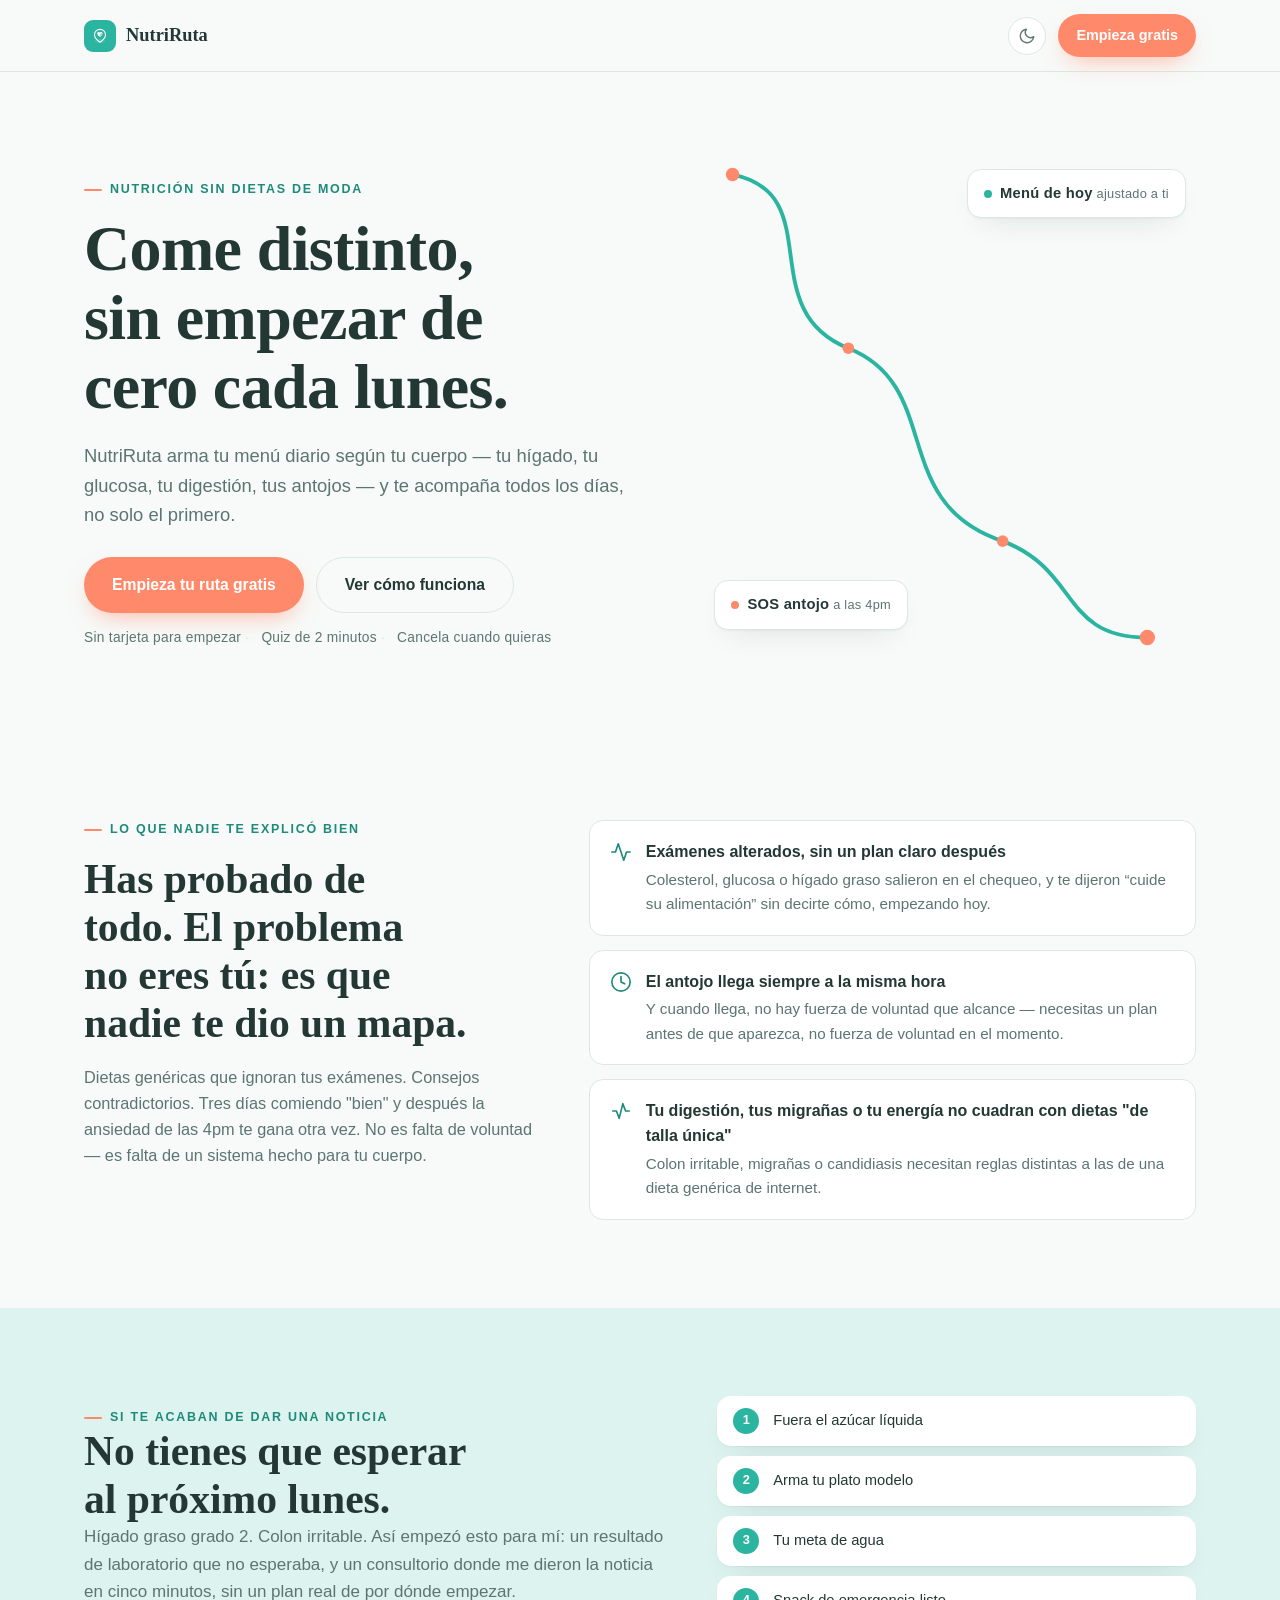
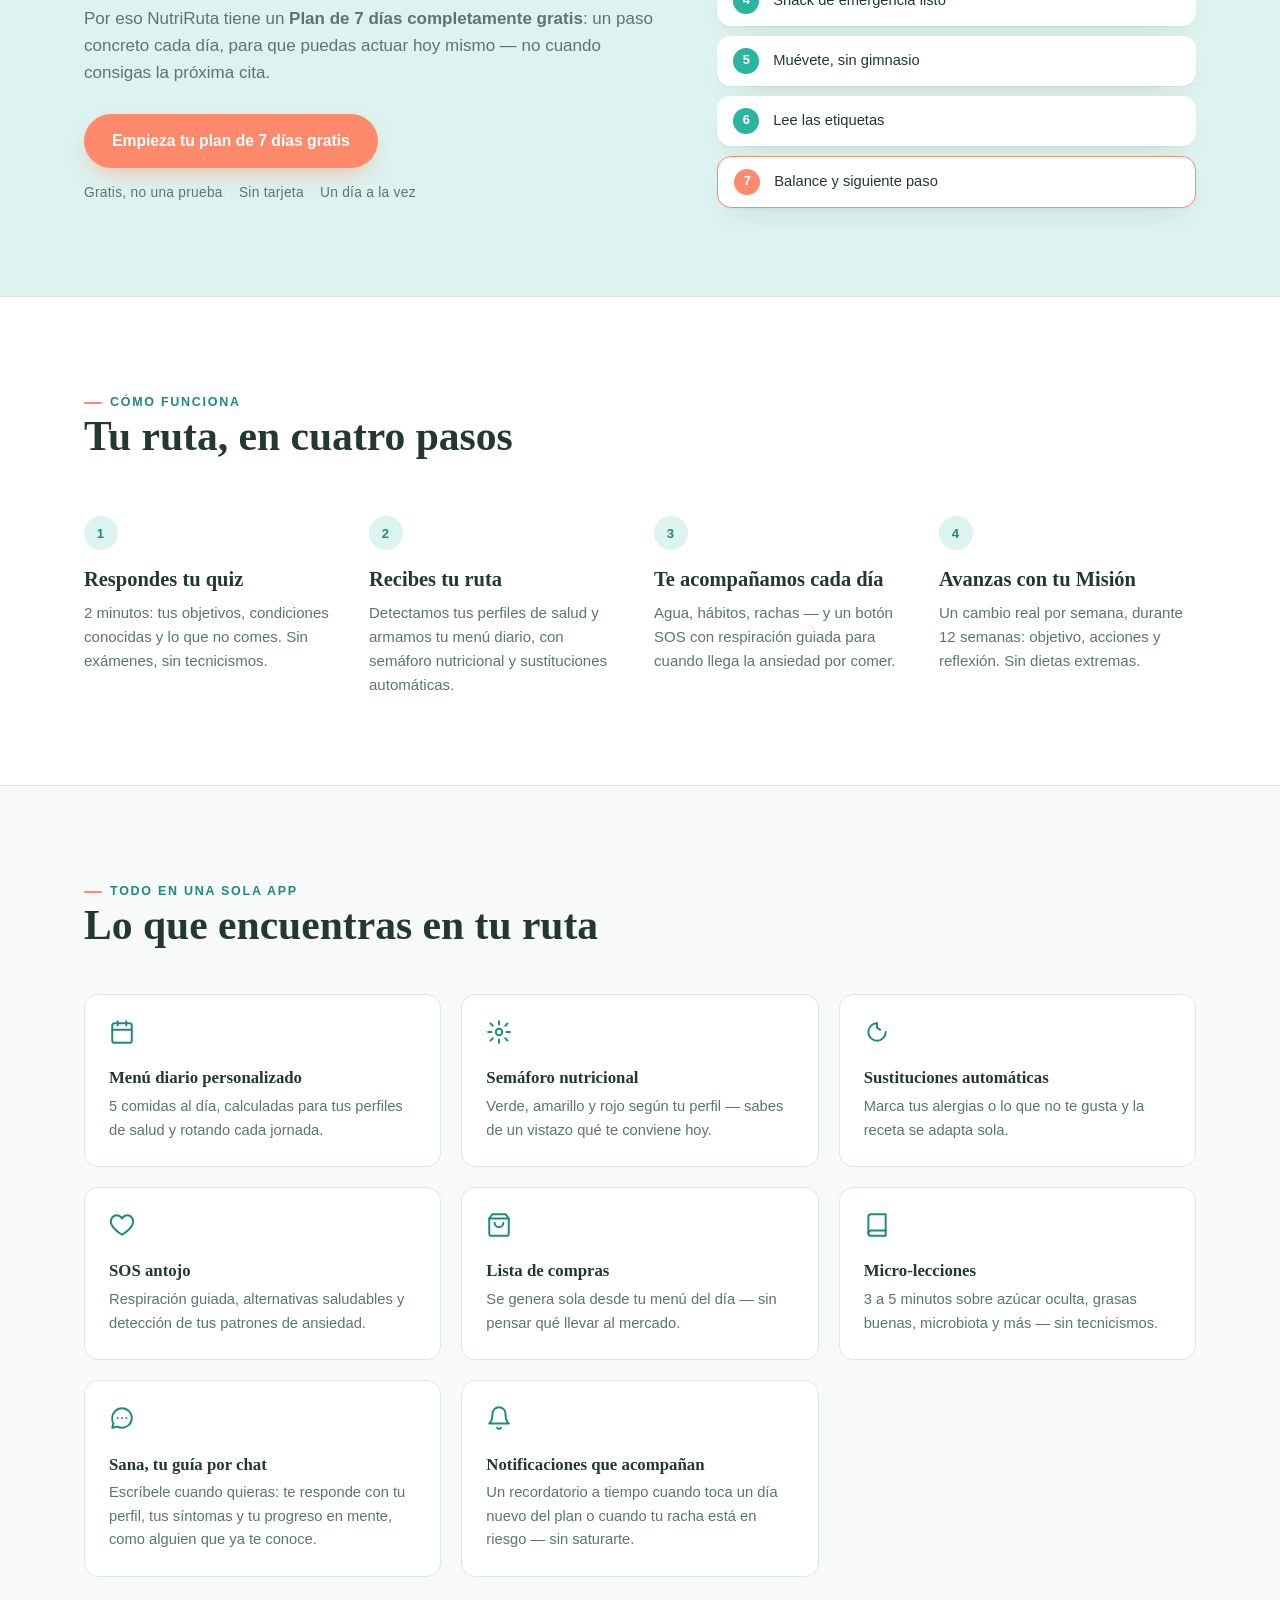
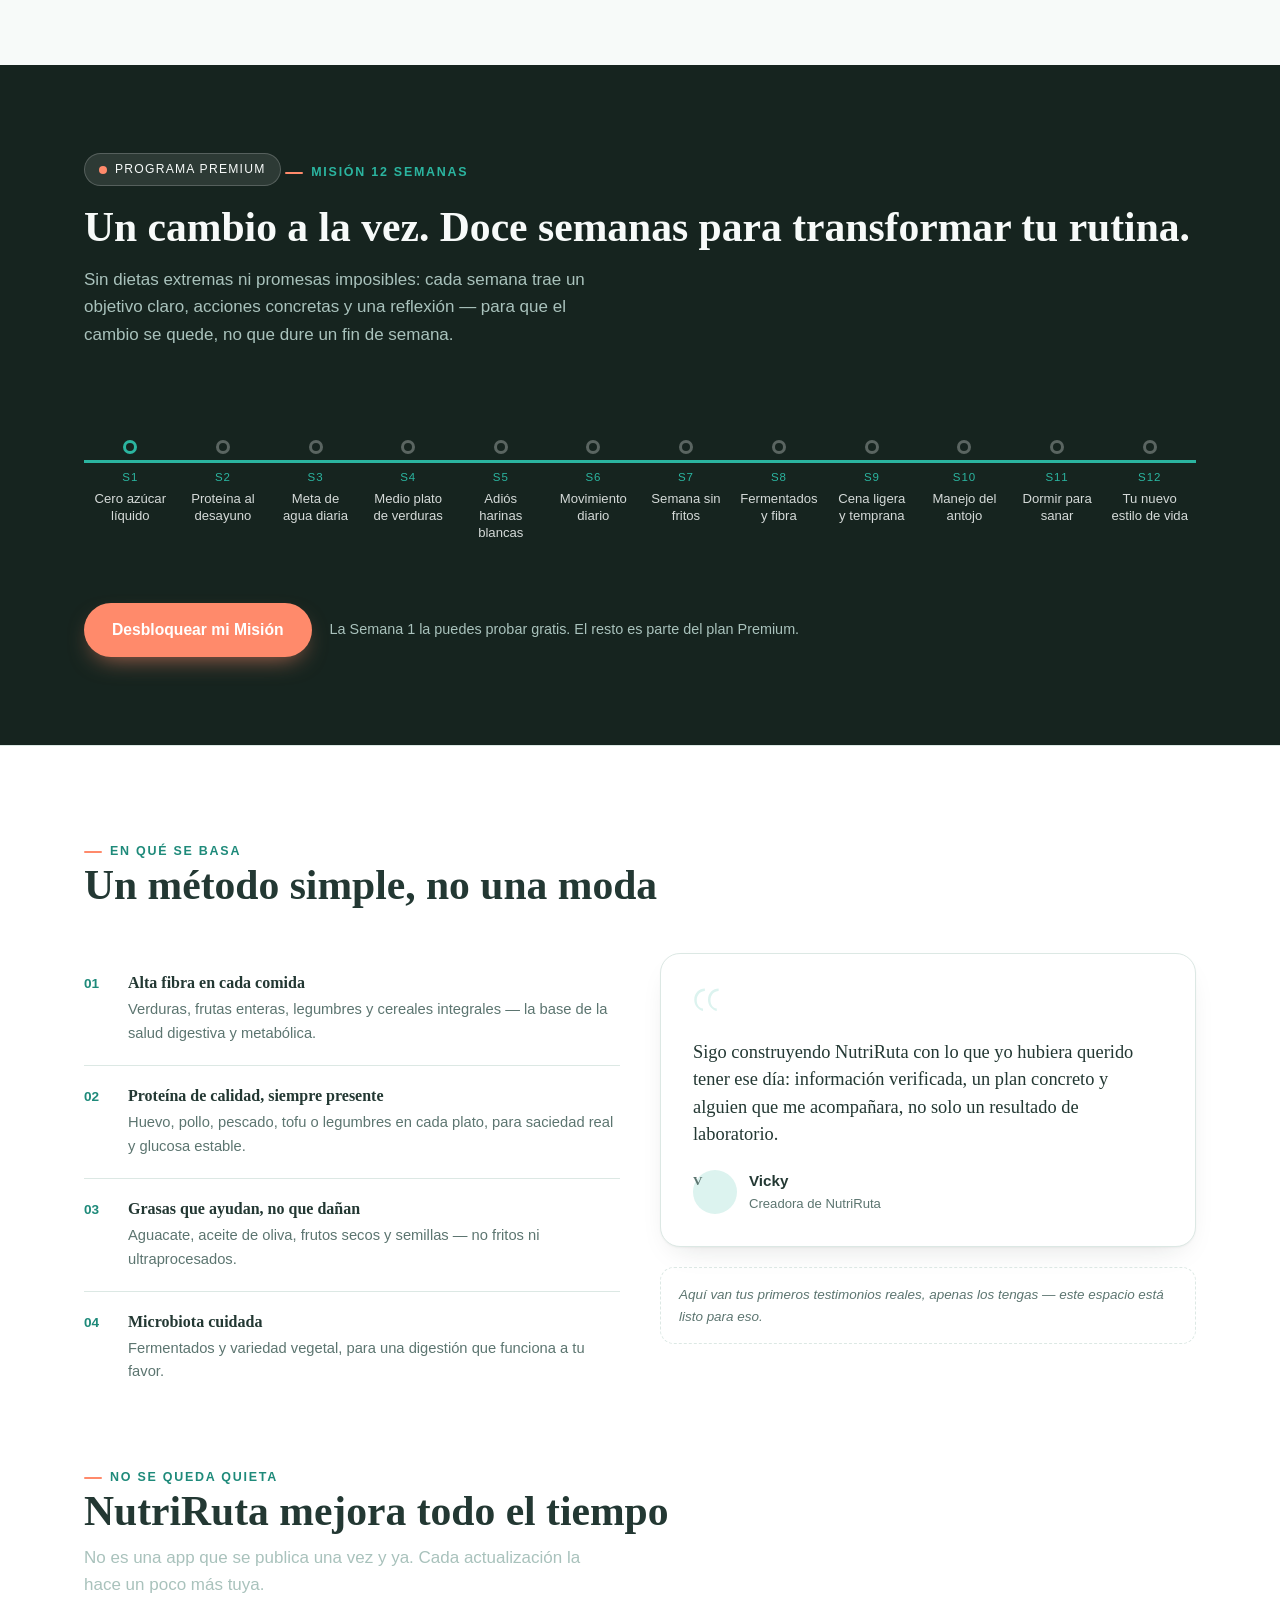
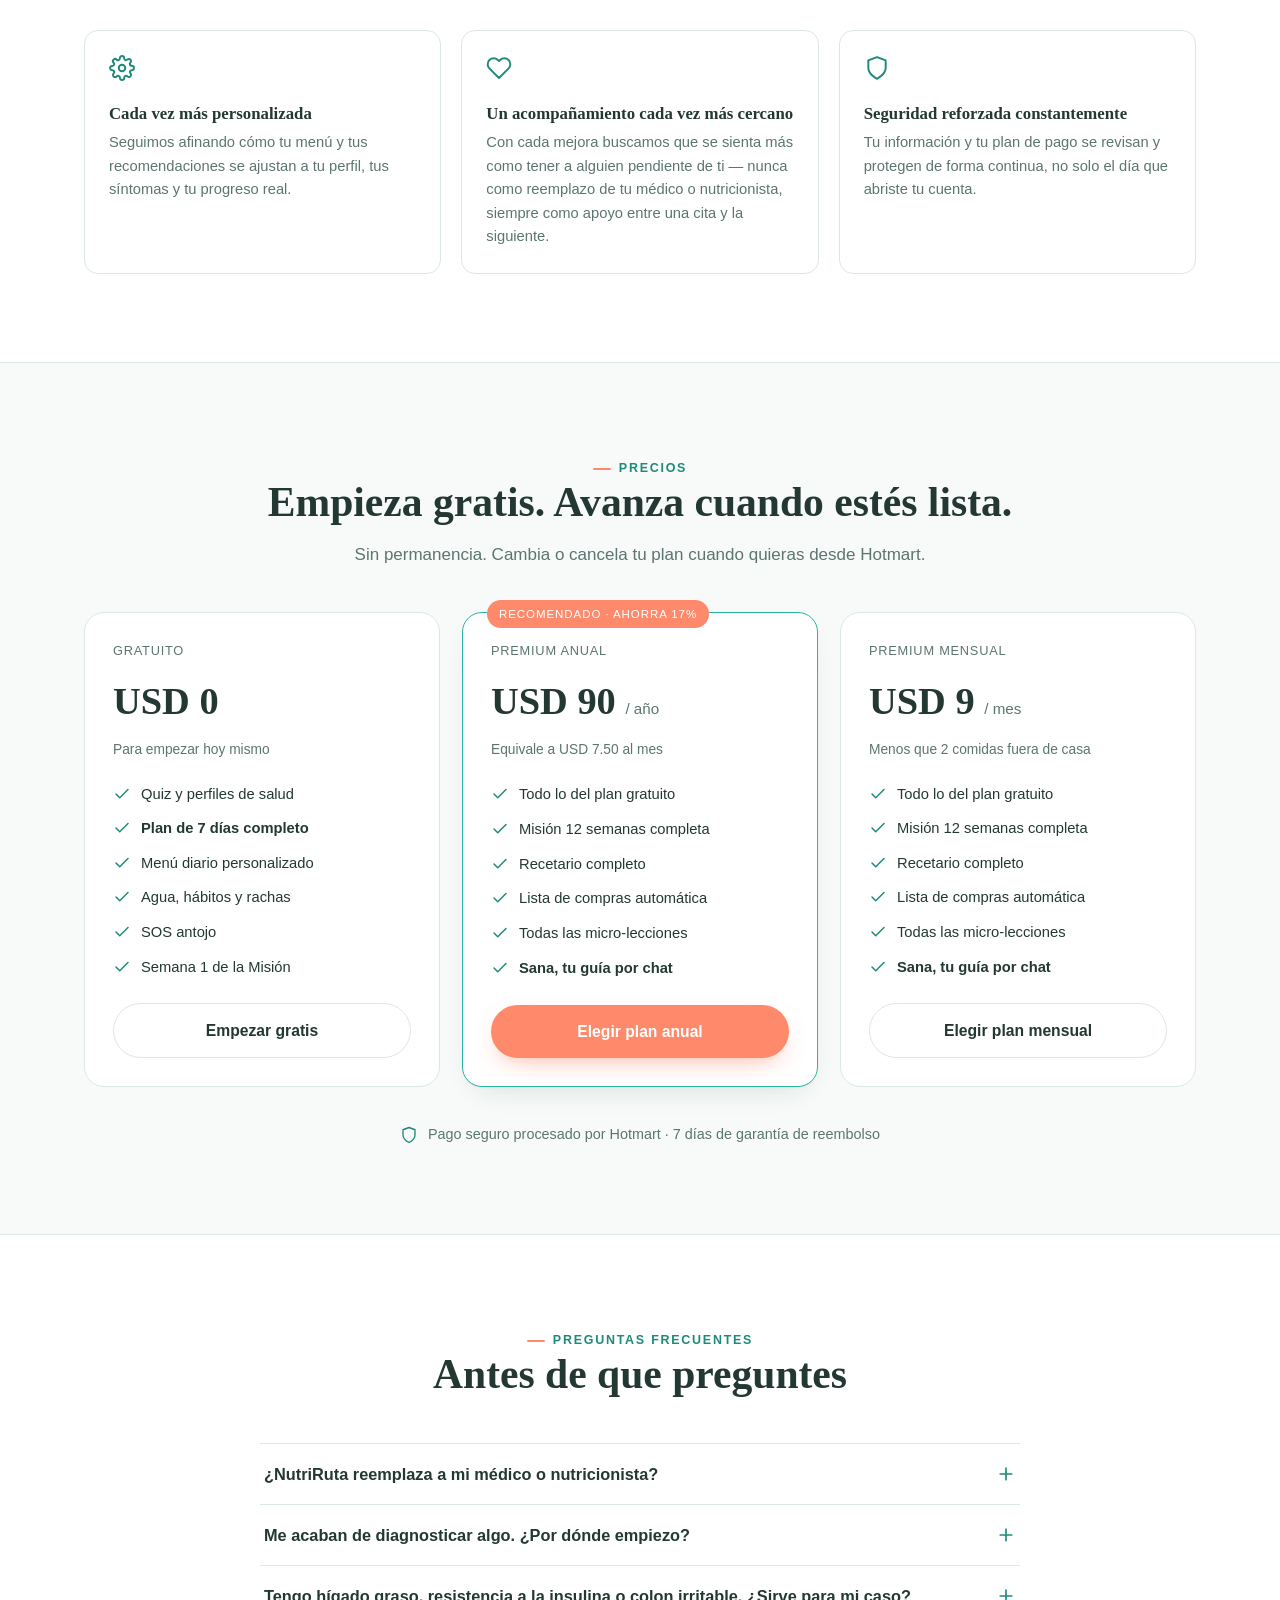
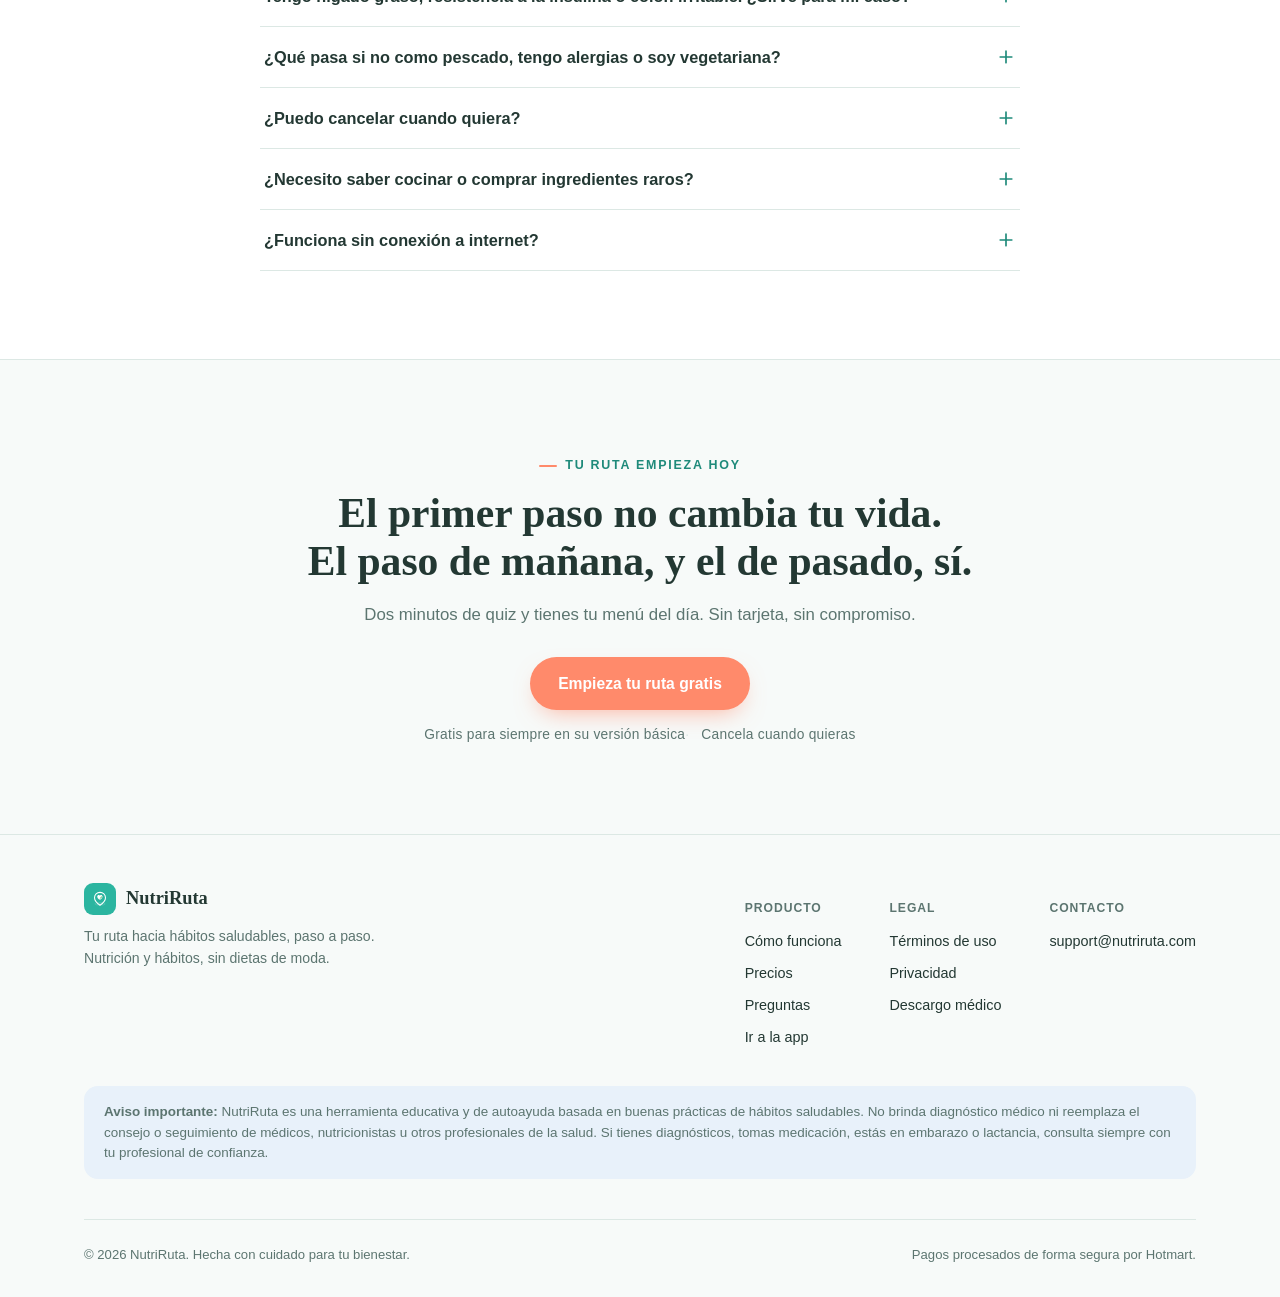
==== commit 6d18fede: "Logo definitivo tal cual la referencia en marcas y favicons" ====
--- a/index.html
+++ b/index.html
@@ -100,7 +100,7 @@
   <div class="wrap">
     <a href="#top" class="brand">
       <span class="brand-mark">
-        <svg viewBox="0 0 512 512"><rect width="512" height="512" rx="112" fill="#2BB5A0"/><path d="M256 84 C176 84 116 146 116 226 C116 322 256 428 256 428 C256 428 396 322 396 226 C396 146 336 84 256 84 Z" fill="none" stroke="#FFFFFF" stroke-width="26" stroke-linejoin="round"/><g transform="translate(256 222) scale(0.62) translate(-256 -288)"><path d="M256 416c-72-48-136-102-136-176 0-45 34-80 78-80 28 0 48 13 58 32 10-19 30-32 58-32 44 0 78 35 78 80 0 74-64 128-136 176z" fill="#FFFFFF"/></g><g transform="translate(256 212) rotate(18)"><path d="M0 -36 C24 -21 26 9 0 36 C-26 9 -24 -21 0 -36 Z" fill="#3BAE5C"/><path d="M0 -27 L0 28 M0 -12 L11 -20 M0 -12 L-11 -20 M0 6 L12 -2 M0 6 L-12 -2" stroke="#FFFFFF" stroke-width="4.5" fill="none" stroke-linecap="round"/></g></svg>
+        <svg viewBox="0 0 512 512"><defs><linearGradient id="nrleaf" x1="0" y1="0" x2="0.4" y2="1"><stop offset="0" stop-color="#7CC96A"/><stop offset="1" stop-color="#3E9E52"/></linearGradient></defs><rect width="512" height="512" rx="112" fill="#2BB5A0"/><g fill="none" stroke="#FFFFFF" stroke-opacity="0.28" stroke-width="13"><ellipse cx="256" cy="396" rx="148" ry="36"/><ellipse cx="256" cy="396" rx="86" ry="21"/></g><path d="M256 68 C168 68 100 136 100 222 C100 316 202 398 256 434 C310 398 412 316 412 222 C412 136 344 68 256 68 Z" fill="none" stroke="#FFFFFF" stroke-width="30" stroke-linejoin="round"/><g transform="translate(252 210) scale(0.55) translate(-256 -288)"><path d="M256 416c-72-48-136-102-136-176 0-45 34-80 78-80 28 0 48 13 58 32 10-19 30-32 58-32 44 0 78 35 78 80 0 74-64 128-136 176z" fill="#FFFFFF"/></g><g transform="translate(288 210) rotate(35)"><path d="M0 -40 C26 -24 28 10 0 40 C-28 10 -26 -24 0 -40 Z" fill="url(#nrleaf)"/><path d="M0 36 L-9 60" stroke="#3E9E52" stroke-width="7" stroke-linecap="round" fill="none"/><path d="M0 -30 L0 32 M0 -16 L13 -25 M0 -16 L-13 -25 M0 2 L15 -7 M0 2 L-15 -7 M0 18 L12 9 M0 18 L-12 9" stroke="#FFFFFF" stroke-width="3.5" fill="none" stroke-linecap="round"/></g></svg>
       </span>
       NutriRuta
     </a>
@@ -537,7 +537,7 @@
       <div class="foot-brand">
         <a href="#top" class="brand">
           <span class="brand-mark">
-            <svg viewBox="0 0 512 512"><rect width="512" height="512" rx="112" fill="#2BB5A0"/><path d="M256 84 C176 84 116 146 116 226 C116 322 256 428 256 428 C256 428 396 322 396 226 C396 146 336 84 256 84 Z" fill="none" stroke="#FFFFFF" stroke-width="26" stroke-linejoin="round"/><g transform="translate(256 222) scale(0.62) translate(-256 -288)"><path d="M256 416c-72-48-136-102-136-176 0-45 34-80 78-80 28 0 48 13 58 32 10-19 30-32 58-32 44 0 78 35 78 80 0 74-64 128-136 176z" fill="#FFFFFF"/></g><g transform="translate(256 212) rotate(18)"><path d="M0 -36 C24 -21 26 9 0 36 C-26 9 -24 -21 0 -36 Z" fill="#3BAE5C"/><path d="M0 -27 L0 28 M0 -12 L11 -20 M0 -12 L-11 -20 M0 6 L12 -2 M0 6 L-12 -2" stroke="#FFFFFF" stroke-width="4.5" fill="none" stroke-linecap="round"/></g></svg>
+            <svg viewBox="0 0 512 512"><defs><linearGradient id="nrleaf" x1="0" y1="0" x2="0.4" y2="1"><stop offset="0" stop-color="#7CC96A"/><stop offset="1" stop-color="#3E9E52"/></linearGradient></defs><rect width="512" height="512" rx="112" fill="#2BB5A0"/><g fill="none" stroke="#FFFFFF" stroke-opacity="0.28" stroke-width="13"><ellipse cx="256" cy="396" rx="148" ry="36"/><ellipse cx="256" cy="396" rx="86" ry="21"/></g><path d="M256 68 C168 68 100 136 100 222 C100 316 202 398 256 434 C310 398 412 316 412 222 C412 136 344 68 256 68 Z" fill="none" stroke="#FFFFFF" stroke-width="30" stroke-linejoin="round"/><g transform="translate(252 210) scale(0.55) translate(-256 -288)"><path d="M256 416c-72-48-136-102-136-176 0-45 34-80 78-80 28 0 48 13 58 32 10-19 30-32 58-32 44 0 78 35 78 80 0 74-64 128-136 176z" fill="#FFFFFF"/></g><g transform="translate(288 210) rotate(35)"><path d="M0 -40 C26 -24 28 10 0 40 C-28 10 -26 -24 0 -40 Z" fill="url(#nrleaf)"/><path d="M0 36 L-9 60" stroke="#3E9E52" stroke-width="7" stroke-linecap="round" fill="none"/><path d="M0 -30 L0 32 M0 -16 L13 -25 M0 -16 L-13 -25 M0 2 L15 -7 M0 2 L-15 -7 M0 18 L12 9 M0 18 L-12 9" stroke="#FFFFFF" stroke-width="3.5" fill="none" stroke-linecap="round"/></g></svg>
           </span>
           NutriRuta
         </a>
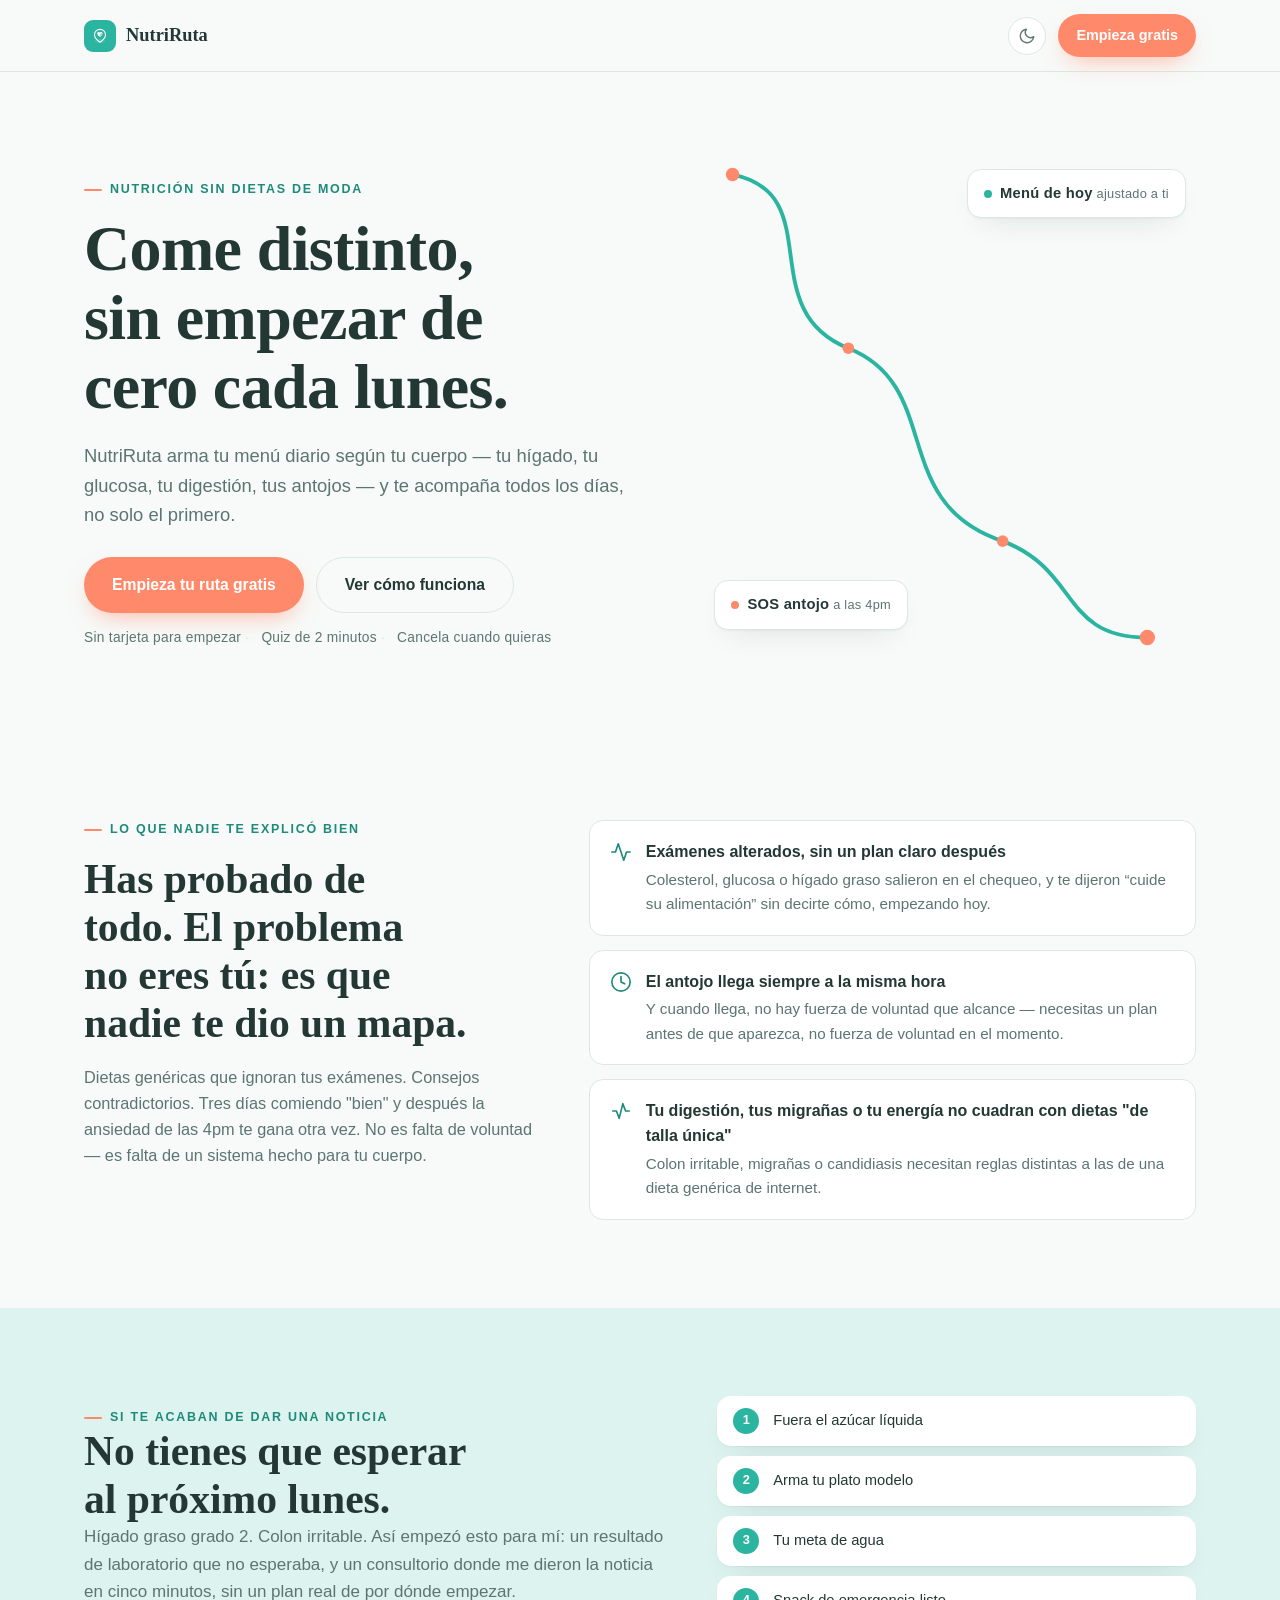
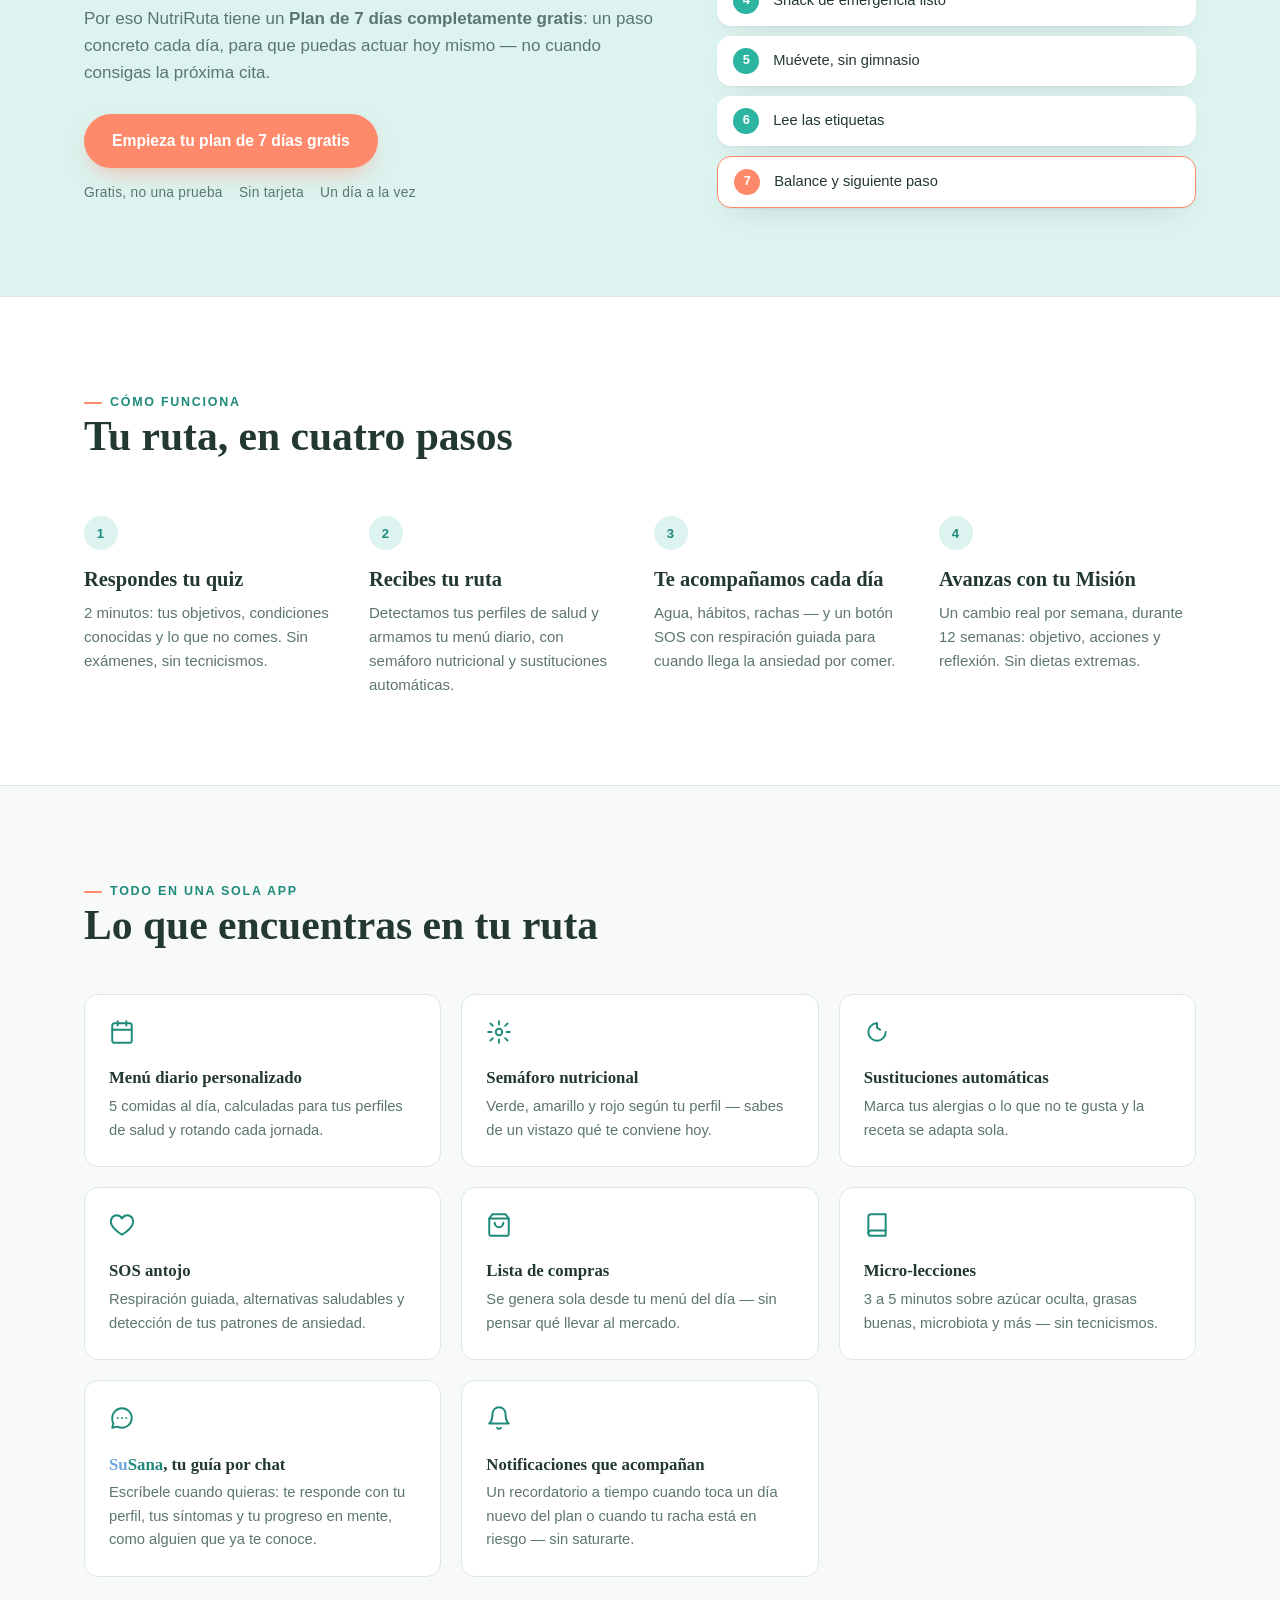
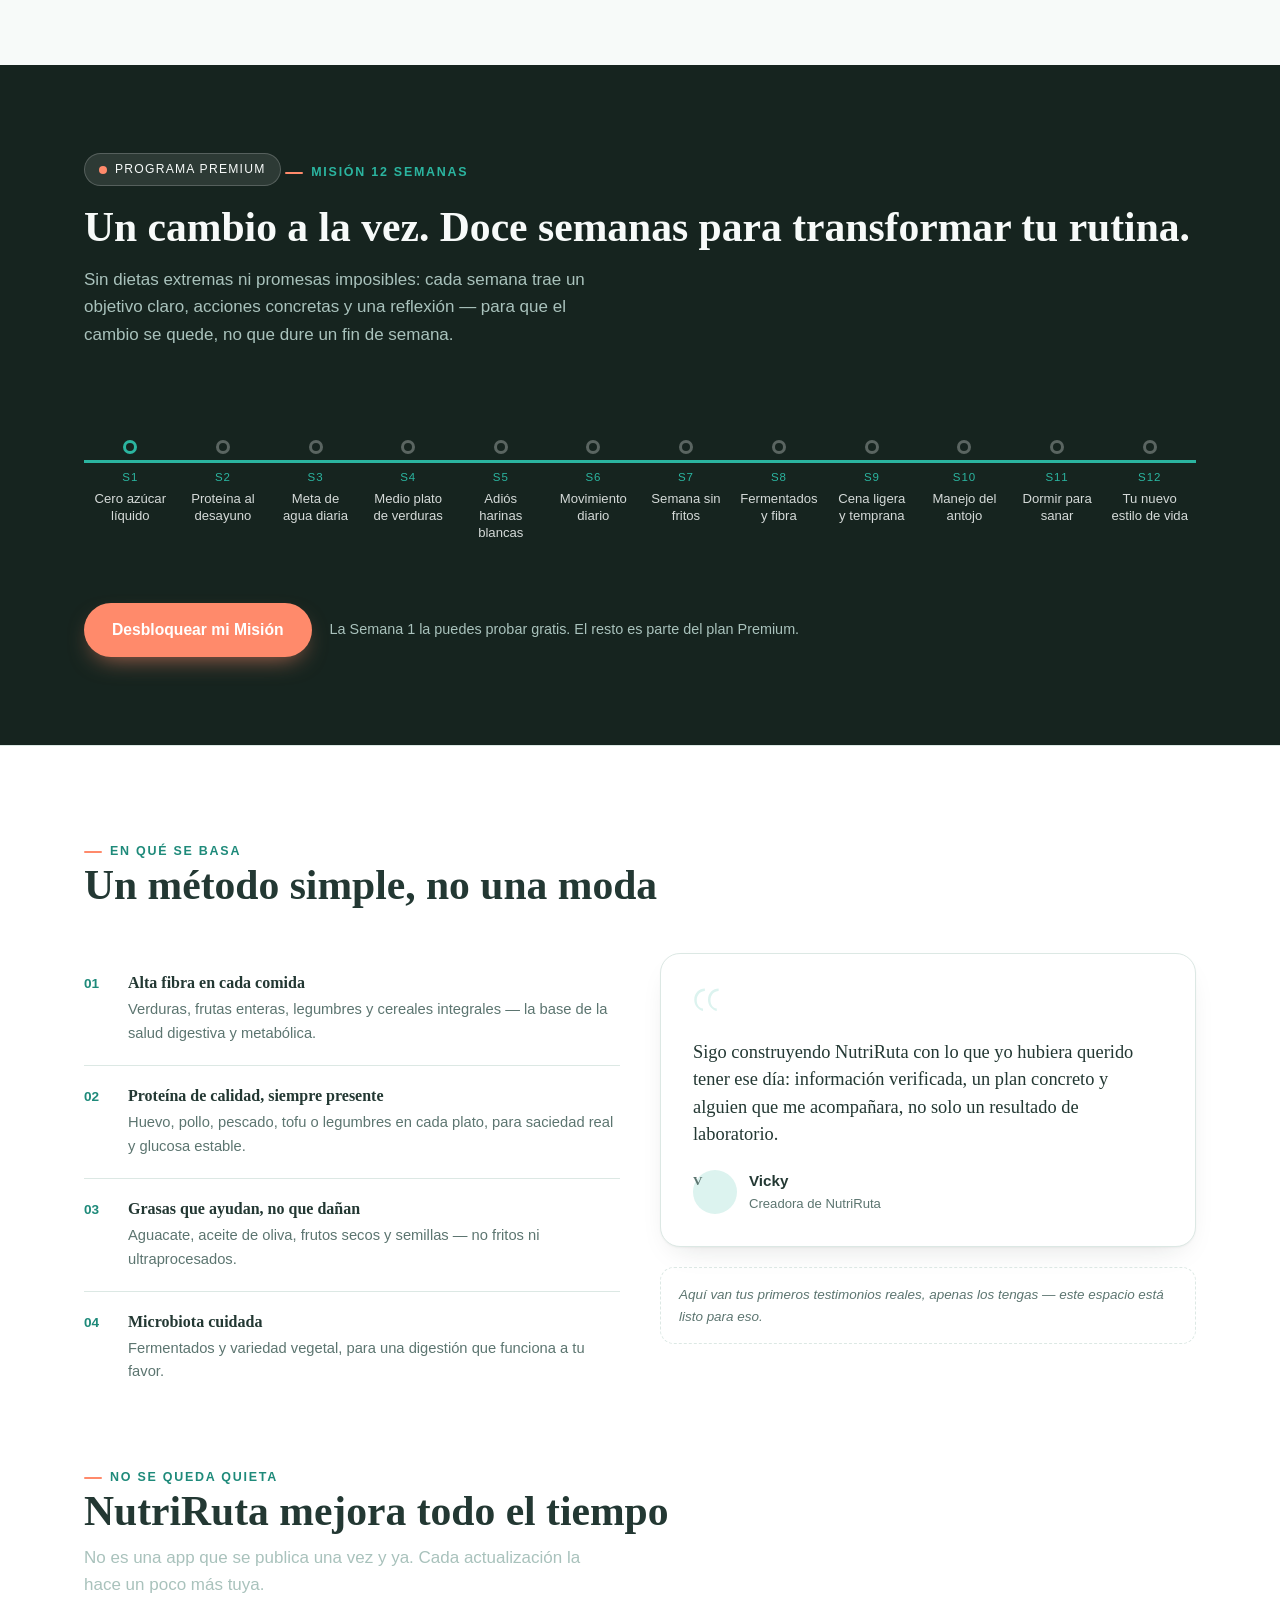
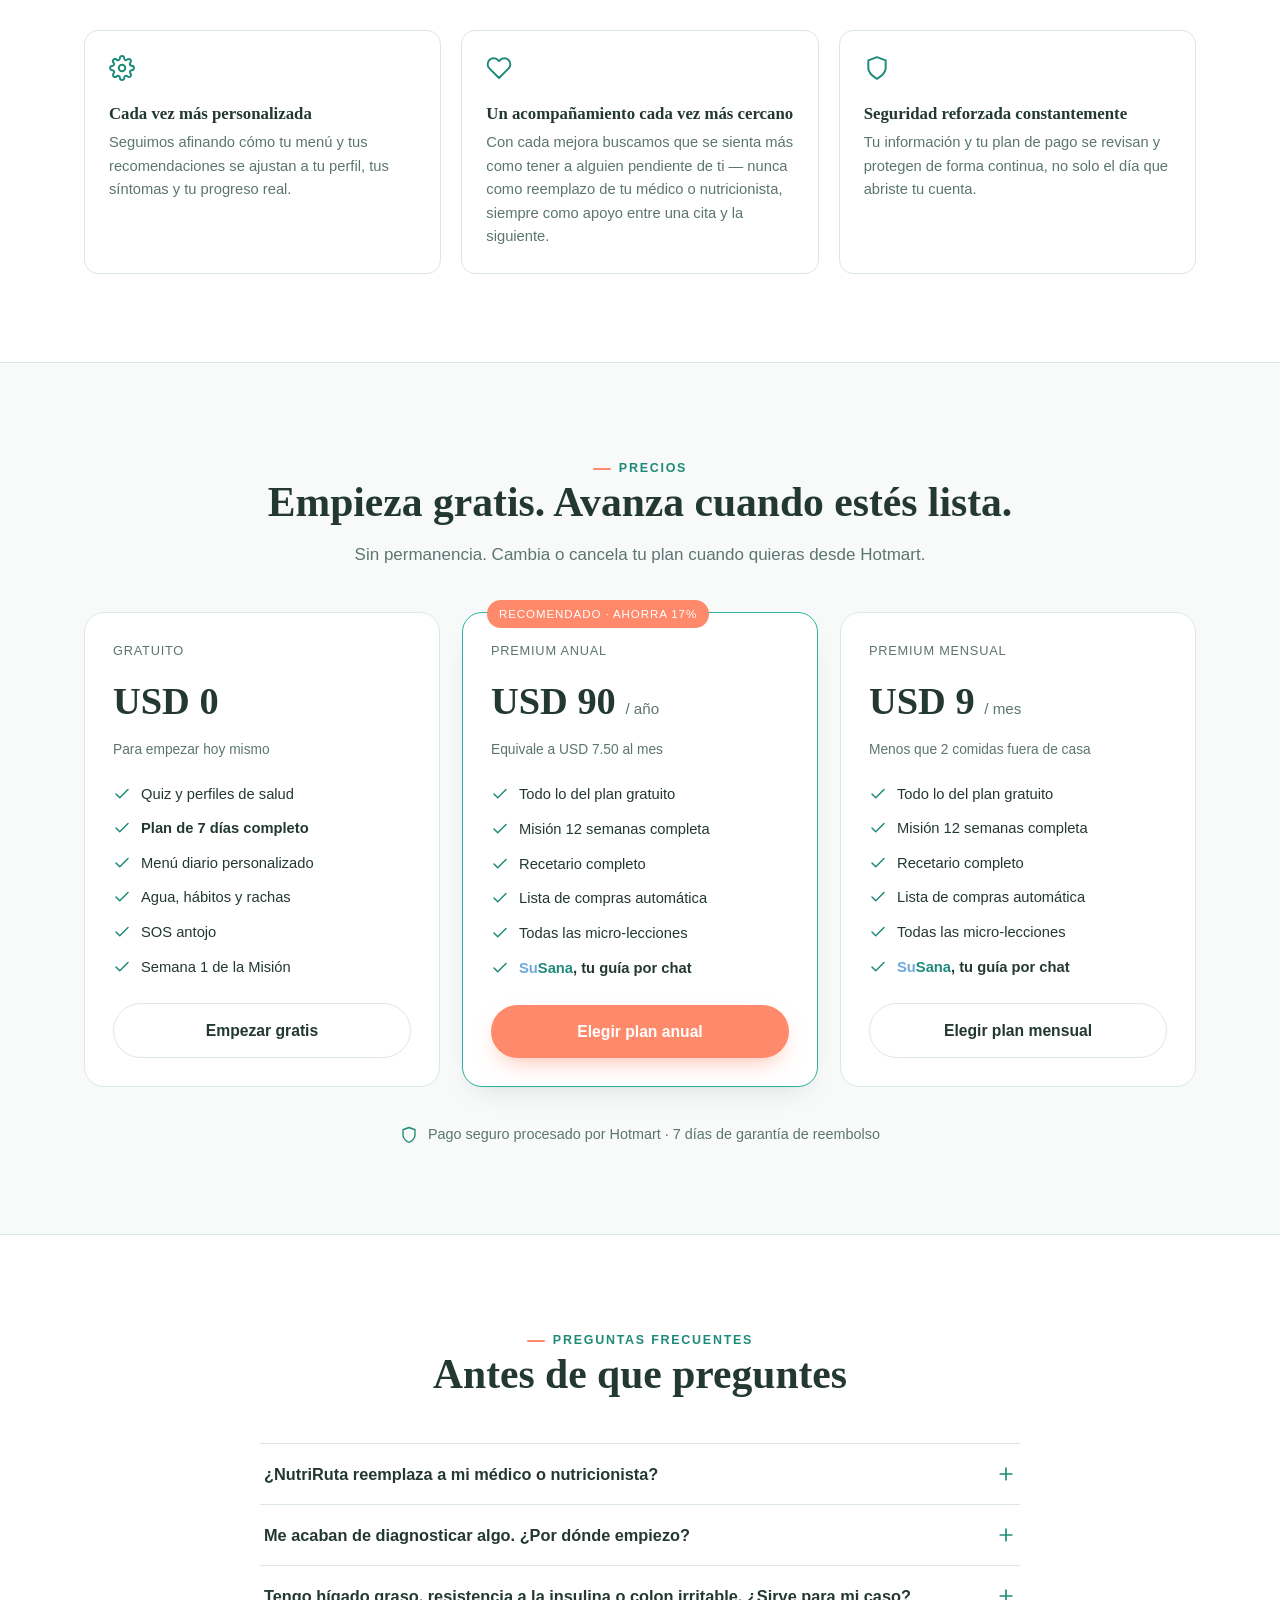
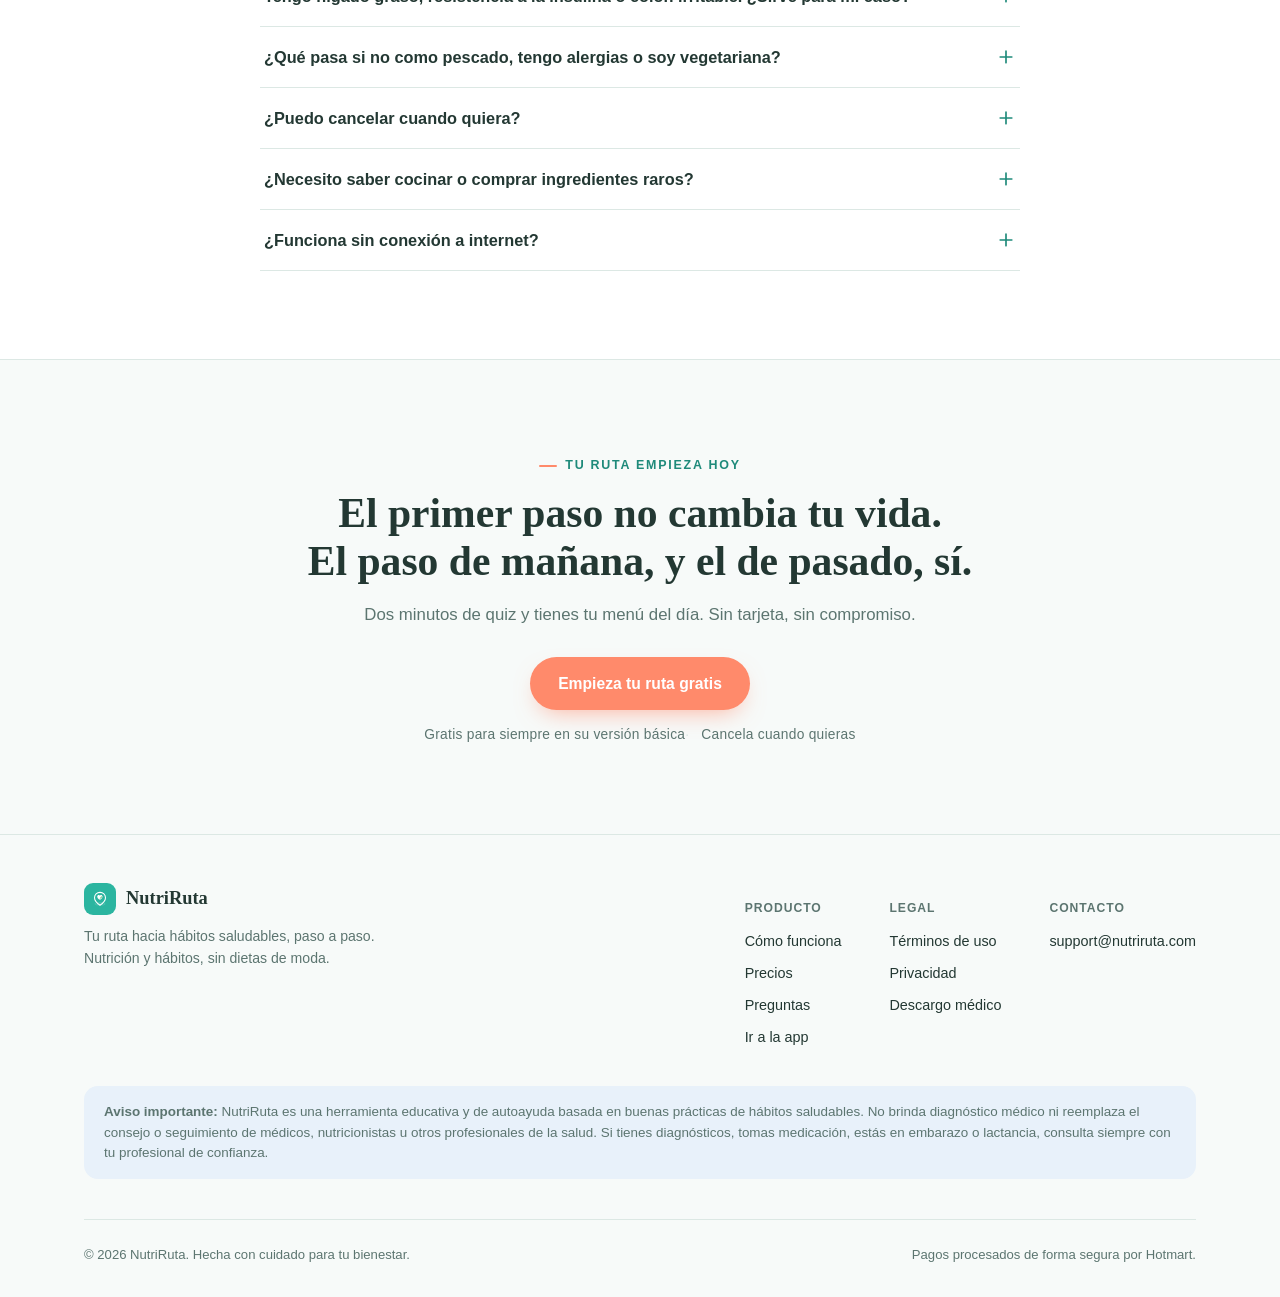
==== commit 4523c9ec: "Renombra Sana a SuSana y corrige escape de reseñas públicas - index.html / css/styles.css: "Sana, tu" ====
--- a/index.html
+++ b/index.html
@@ -281,7 +281,7 @@
         </div>
         <div class="feature-card">
           <svg viewBox="0 0 24 24" fill="none" stroke="currentColor" stroke-width="1.8" stroke-linecap="round" stroke-linejoin="round"><path d="M8 12h.01M12 12h.01M16 12h.01M21 12c0 4.97-4.03 9-9 9-1.5 0-2.9-.37-4.15-1.02L3 21l1.02-3.85A8.96 8.96 0 0 1 3 12c0-4.97 4.03-9 9-9s9 4.03 9 9Z"/></svg>
-          <h3>Sana, tu guía por chat</h3>
+          <h3><span class="susana-name"><span class="su">Su</span><span class="sana">Sana</span></span>, tu guía por chat</h3>
           <p>Escríbele cuando quieras: te responde con tu perfil, tus síntomas y tu progreso en mente, como alguien que ya te conoce.</p>
         </div>
         <div class="feature-card">
@@ -433,7 +433,7 @@
             <li><svg viewBox="0 0 24 24" fill="none" stroke="currentColor" stroke-width="2" stroke-linecap="round" stroke-linejoin="round"><path d="M20 6 9 17l-5-5"/></svg> Recetario completo</li>
             <li><svg viewBox="0 0 24 24" fill="none" stroke="currentColor" stroke-width="2" stroke-linecap="round" stroke-linejoin="round"><path d="M20 6 9 17l-5-5"/></svg> Lista de compras automática</li>
             <li><svg viewBox="0 0 24 24" fill="none" stroke="currentColor" stroke-width="2" stroke-linecap="round" stroke-linejoin="round"><path d="M20 6 9 17l-5-5"/></svg> Todas las micro-lecciones</li>
-            <li><svg viewBox="0 0 24 24" fill="none" stroke="currentColor" stroke-width="2" stroke-linecap="round" stroke-linejoin="round"><path d="M20 6 9 17l-5-5"/></svg> <strong>Sana, tu guía por chat</strong></li>
+            <li><svg viewBox="0 0 24 24" fill="none" stroke="currentColor" stroke-width="2" stroke-linecap="round" stroke-linejoin="round"><path d="M20 6 9 17l-5-5"/></svg> <strong><span class="susana-name"><span class="su">Su</span><span class="sana">Sana</span></span>, tu guía por chat</strong></li>
           </ul>
           <a class="btn btn-ember btn-block" href="https://pay.hotmart.com/D106628820F?off=ti1e49b3&checkoutMode=6">Elegir plan anual</a>
         </div>
@@ -448,7 +448,7 @@
             <li><svg viewBox="0 0 24 24" fill="none" stroke="currentColor" stroke-width="2" stroke-linecap="round" stroke-linejoin="round"><path d="M20 6 9 17l-5-5"/></svg> Recetario completo</li>
             <li><svg viewBox="0 0 24 24" fill="none" stroke="currentColor" stroke-width="2" stroke-linecap="round" stroke-linejoin="round"><path d="M20 6 9 17l-5-5"/></svg> Lista de compras automática</li>
             <li><svg viewBox="0 0 24 24" fill="none" stroke="currentColor" stroke-width="2" stroke-linecap="round" stroke-linejoin="round"><path d="M20 6 9 17l-5-5"/></svg> Todas las micro-lecciones</li>
-            <li><svg viewBox="0 0 24 24" fill="none" stroke="currentColor" stroke-width="2" stroke-linecap="round" stroke-linejoin="round"><path d="M20 6 9 17l-5-5"/></svg> <strong>Sana, tu guía por chat</strong></li>
+            <li><svg viewBox="0 0 24 24" fill="none" stroke="currentColor" stroke-width="2" stroke-linecap="round" stroke-linejoin="round"><path d="M20 6 9 17l-5-5"/></svg> <strong><span class="susana-name"><span class="su">Su</span><span class="sana">Sana</span></span>, tu guía por chat</strong></li>
           </ul>
           <a class="btn btn-ghost btn-block" href="https://pay.hotmart.com/D106628820F?off=je8nuijj&checkoutMode=6">Elegir plan mensual</a>
         </div>
--- a/css/styles.css
+++ b/css/styles.css
@@ -427,3 +427,7 @@
 
 /* tabular numerals wherever prices/weeks line up */
 .price-amount, .tweek-n { font-variant-numeric: tabular-nums; }
+
+/* Nombre de la guía IA, "Su" + "Sana" en dos colores (coherente con la app). */
+.susana-name .su { color: var(--sky); }
+.susana-name .sana { color: var(--route-deep); }
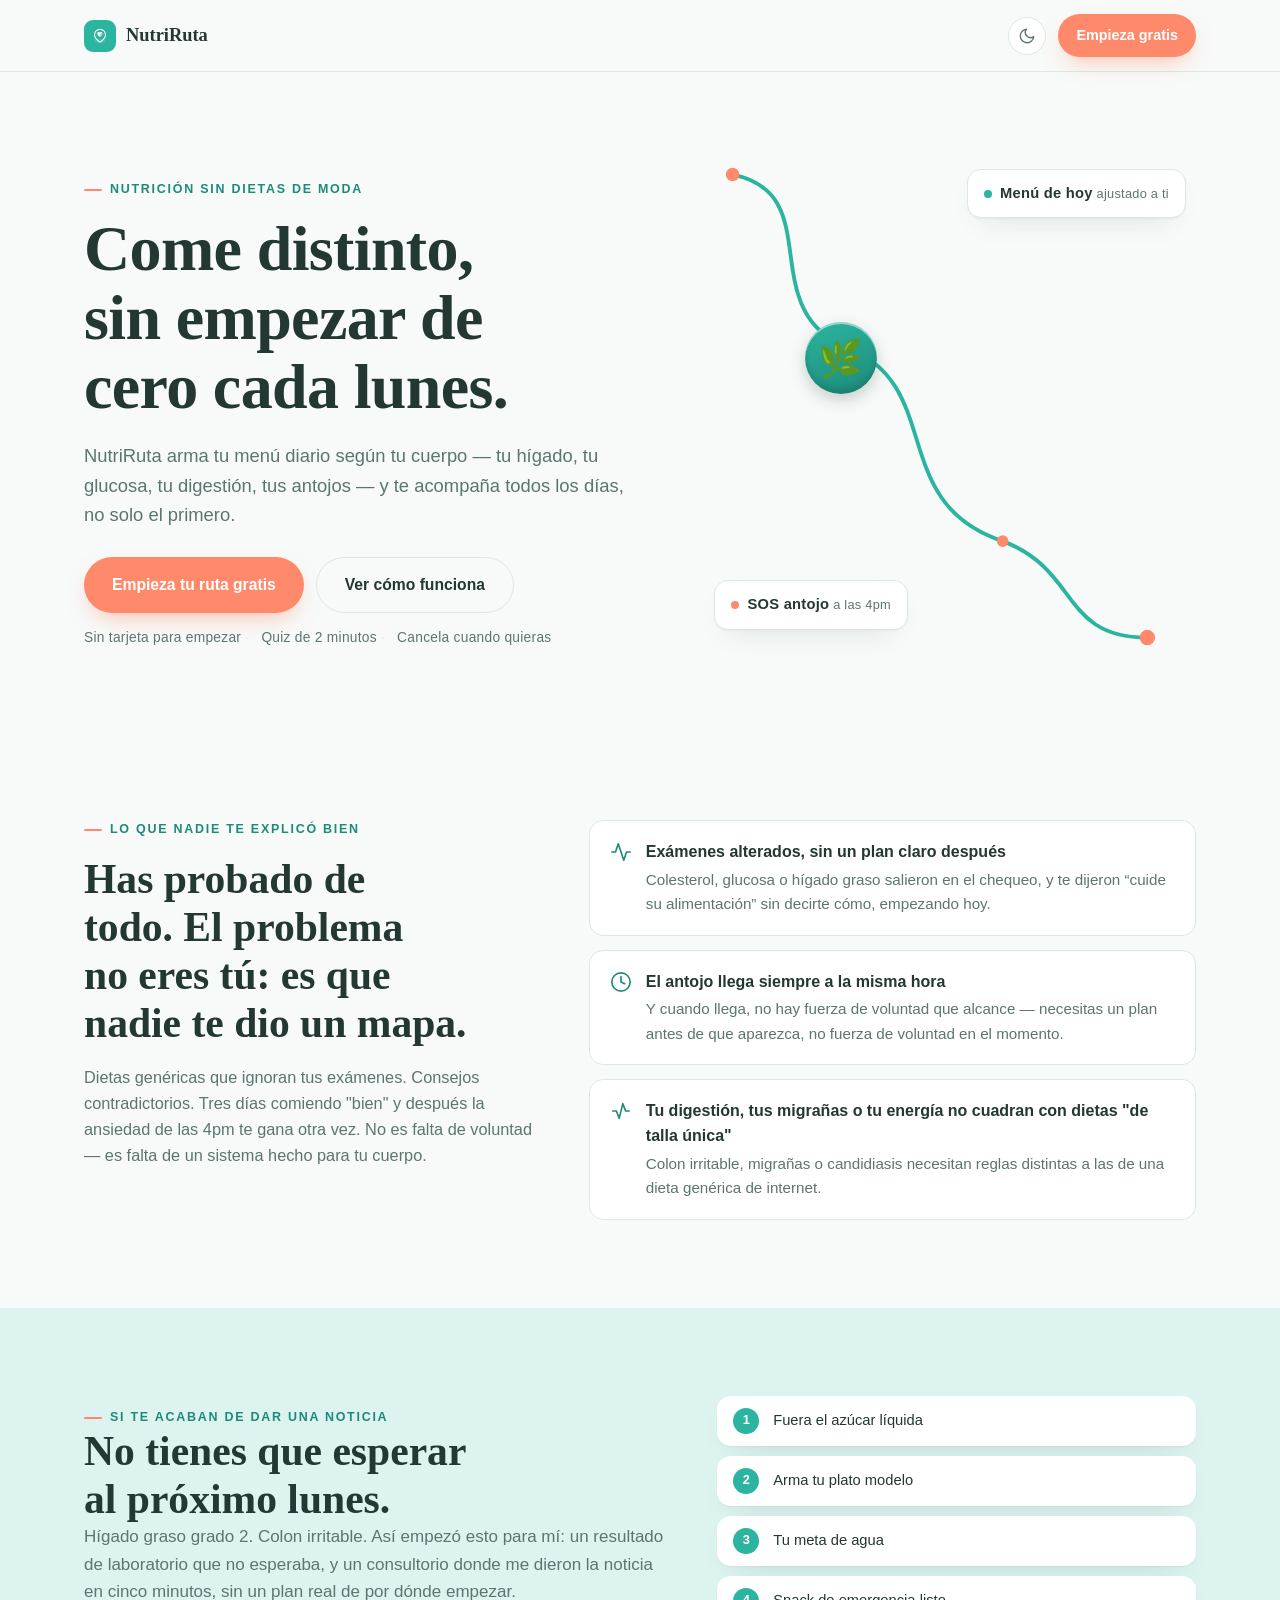
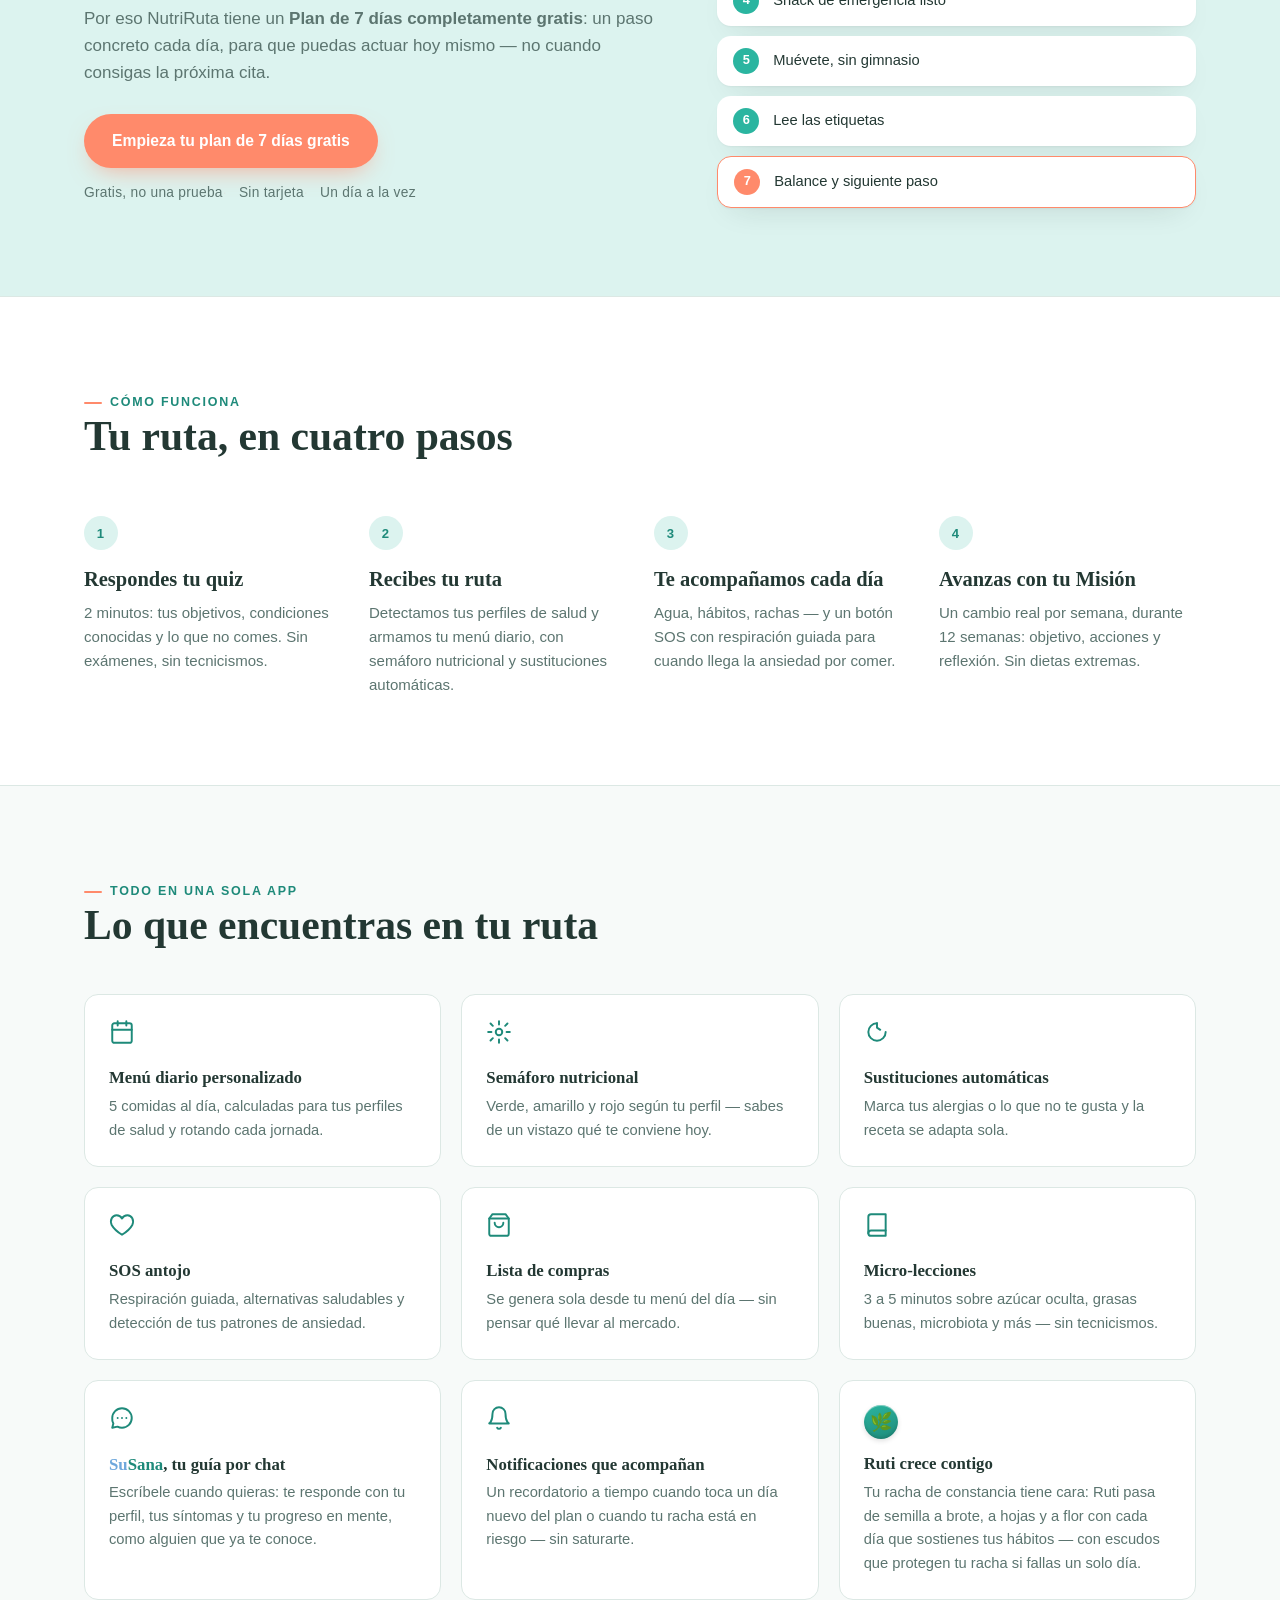
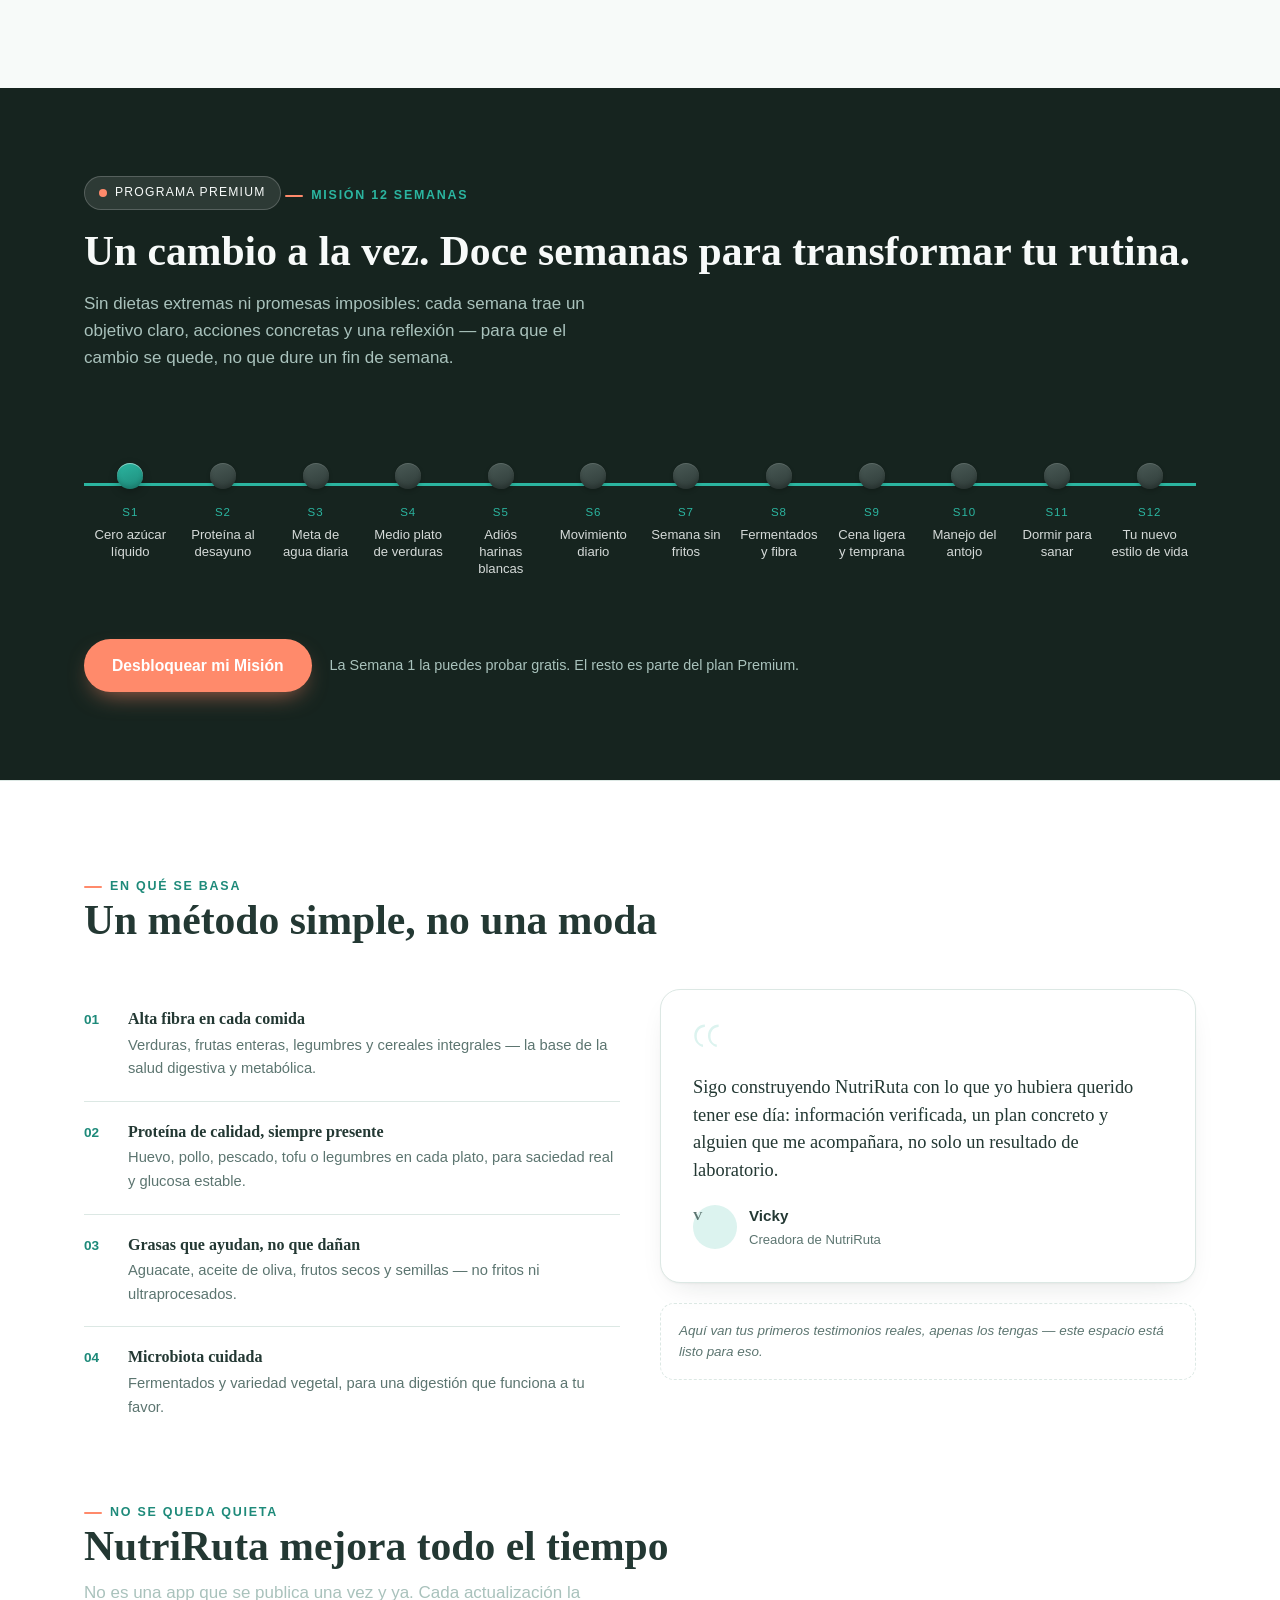
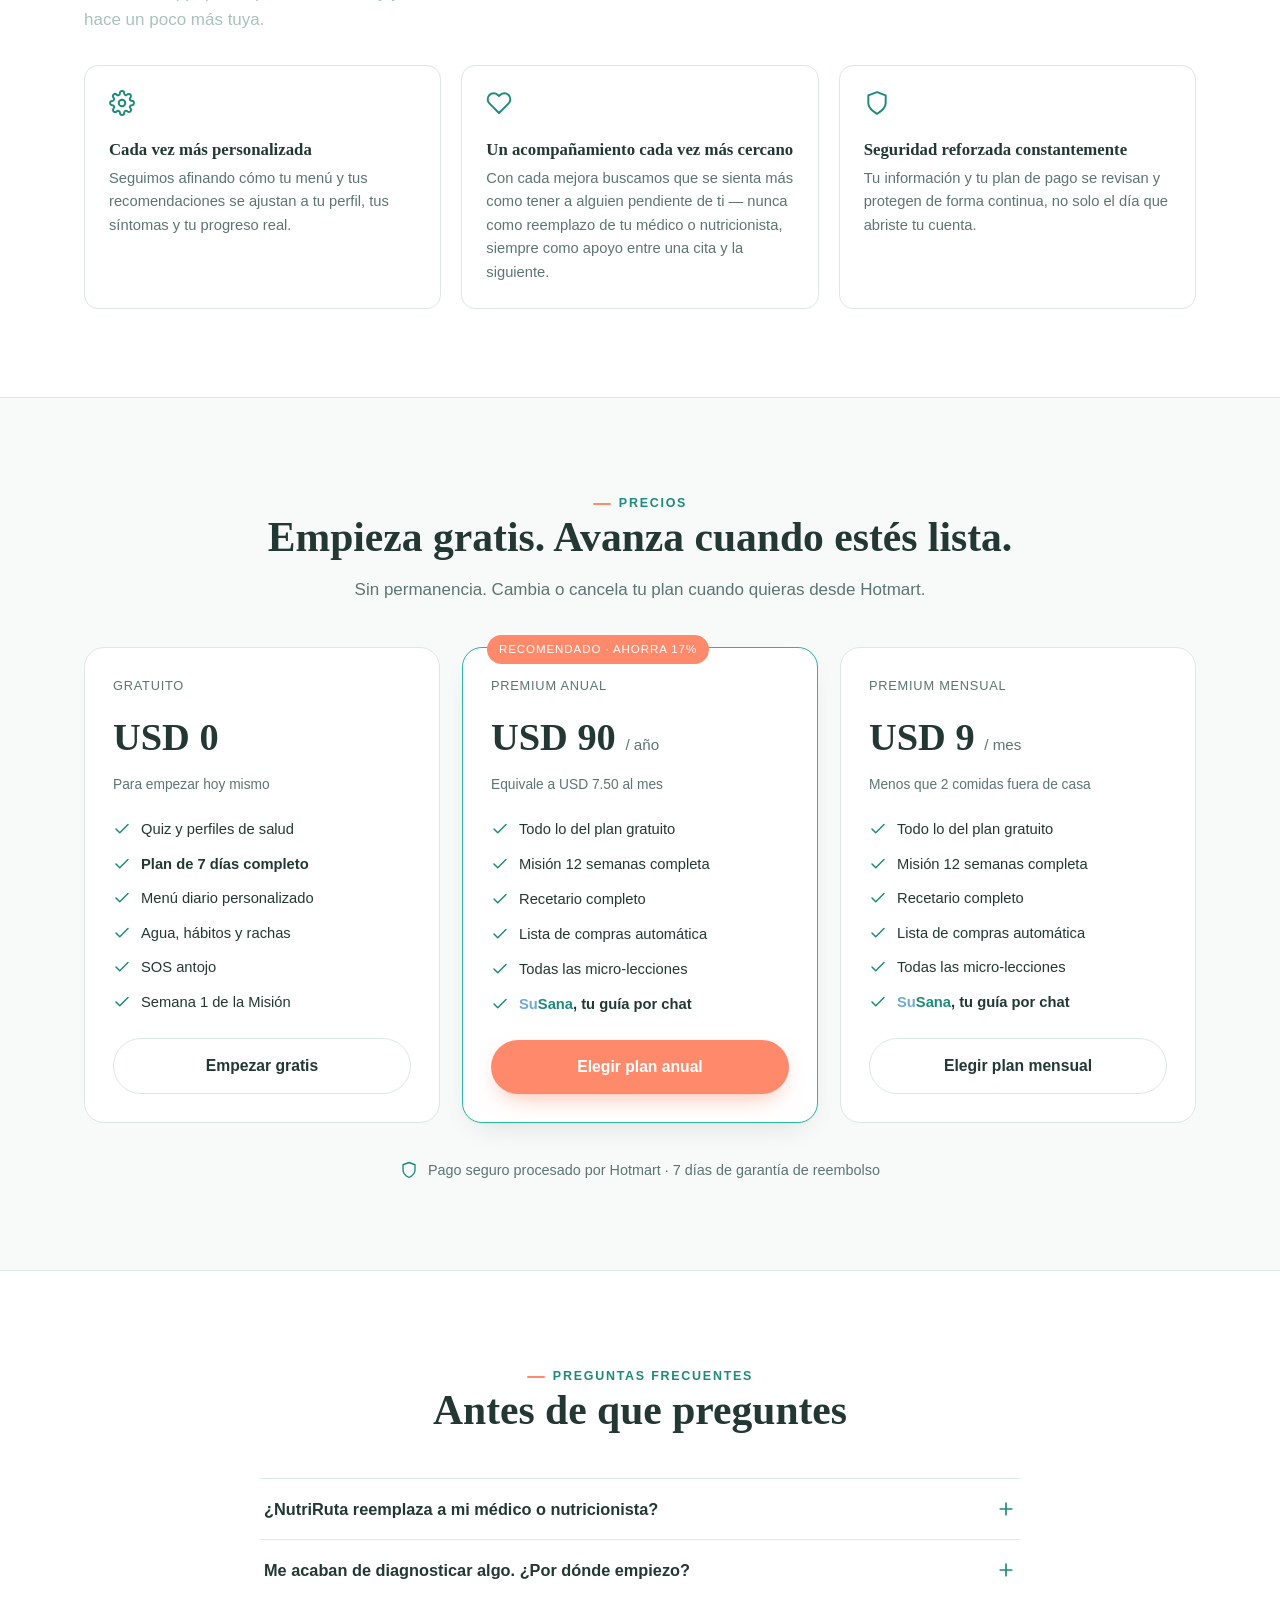
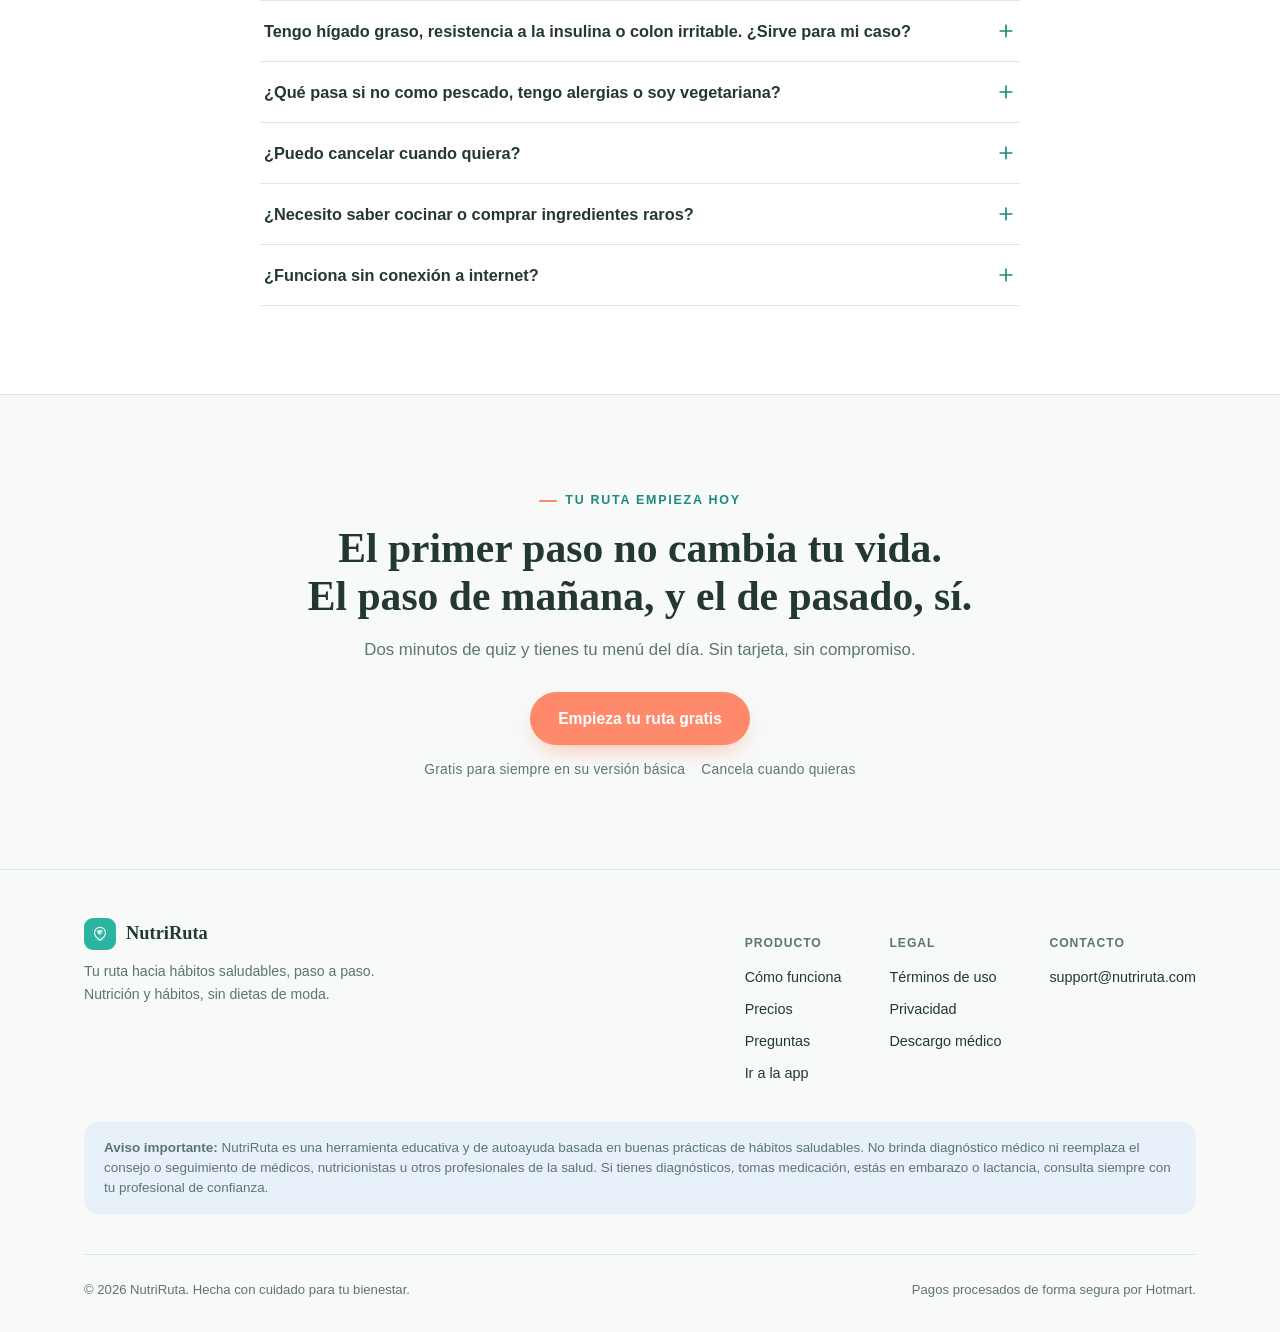
==== commit bea8788c: "Landing: Ruti visible, nodos 3D en la Misión, y más rebote al aparecer - Ruti (la mascota-planta de " ====
--- a/index.html
+++ b/index.html
@@ -142,6 +142,7 @@
           <circle class="route-dot" cx="320" cy="420" r="6"/>
           <circle class="route-dot" cx="470" cy="520" r="8"/>
         </svg>
+        <div class="ruti-hero" title="Ruti">🌿</div>
         <div class="hero-card hero-card-1">
           <span class="dot"></span>
           <span><strong>Menú de hoy</strong> ajustado a ti</span>
@@ -288,6 +289,11 @@
           <svg viewBox="0 0 24 24" fill="none" stroke="currentColor" stroke-width="1.8" stroke-linecap="round" stroke-linejoin="round"><path d="M18 8A6 6 0 0 0 6 8c0 7-3 9-3 9h18s-3-2-3-9"/><path d="M13.73 21a2 2 0 0 1-3.46 0"/></svg>
           <h3>Notificaciones que acompañan</h3>
           <p>Un recordatorio a tiempo cuando toca un día nuevo del plan o cuando tu racha está en riesgo — sin saturarte.</p>
+        </div>
+        <div class="feature-card">
+          <div class="ruti-mini" aria-hidden="true">🌿</div>
+          <h3>Ruti crece contigo</h3>
+          <p>Tu racha de constancia tiene cara: Ruti pasa de semilla a brote, a hojas y a flor con cada día que sostienes tus hábitos — con escudos que protegen tu racha si fallas un solo día.</p>
         </div>
       </div>
     </div>
--- a/css/styles.css
+++ b/css/styles.css
@@ -236,8 +236,26 @@
 .hero-card-2 { bottom: 10%; left: 4%; }
 .dot { width: 8px; height: 8px; border-radius: 50%; background: var(--route); flex: none; }
 
+/* Ruti, la mascota-planta de la app, sobre el camino del hero. */
+.ruti-hero {
+  position: absolute; top: 34%; left: 22%; width: 72px; height: 72px; border-radius: 50%;
+  display: flex; align-items: center; justify-content: center; font-size: 36px;
+  background: linear-gradient(160deg, var(--route), var(--route-deep));
+  box-shadow: inset 0 2px 0 rgba(255,255,255,0.5), inset 0 -5px 6px rgba(0,0,0,0.12), 0 6px 16px rgba(35,56,51,0.22);
+  animation: ruti-hero-sway 3.4s ease-in-out infinite; transform-origin: 50% 85%;
+}
+@keyframes ruti-hero-sway {
+  0%, 100% { transform: rotate(-5deg); }
+  50% { transform: rotate(5deg); }
+}
+@media (prefers-reduced-motion: reduce) { .ruti-hero { animation: none; } }
+@media (max-width: 720px) { .ruti-hero { width: 56px; height: 56px; font-size: 28px; } }
+
 /* ---------- Reveal on scroll ---------- */
-.reveal { opacity: 0; transform: translateY(18px); transition: opacity 0.6s ease, transform 0.6s ease; }
+.reveal {
+  opacity: 0; transform: translateY(22px) scale(0.97);
+  transition: opacity 0.5s cubic-bezier(.34,1.56,.64,1), transform 0.5s cubic-bezier(.34,1.56,.64,1);
+}
 .reveal.in { opacity: 1; transform: none; }
 @media (prefers-reduced-motion: reduce) { .reveal { opacity: 1; transform: none; } }
 
@@ -277,6 +295,12 @@
 }
 .feature-card:hover { transform: translateY(-3px); box-shadow: var(--shadow); border-color: transparent; }
 .feature-card svg { width: 26px; height: 26px; color: var(--route-deep); margin-bottom: 14px; }
+.ruti-mini {
+  width: 34px; height: 34px; border-radius: 50%; margin-bottom: 14px; font-size: 18px;
+  display: flex; align-items: center; justify-content: center;
+  background: linear-gradient(160deg, var(--route), var(--route-deep));
+  box-shadow: inset 0 1px 0 rgba(255,255,255,0.4), inset 0 -2px 3px rgba(0,0,0,0.12), 0 2px 5px rgba(0,0,0,0.12);
+}
 .feature-card h3 { font-size: 1.05rem; margin-bottom: 6px; }
 .feature-card p { color: var(--ink-soft); font-size: 0.92rem; }
 
@@ -301,10 +325,14 @@
 .timeline-weeks { display: grid; grid-template-columns: repeat(12, 1fr); gap: 0; position: relative; }
 .tweek { padding: 0 8px; text-align: center; }
 .tweek-node {
-  width: 14px; height: 14px; border-radius: 50%; background: var(--mission-bg); border: 3px solid var(--route);
-  margin: 0 auto 14px; position: relative; z-index: 2;
-}
-.tweek.is-premium .tweek-node { border-color: rgba(247, 250, 249, 0.3); }
+  width: 26px; height: 26px; border-radius: 50%; margin: 0 auto 14px; position: relative; z-index: 2;
+  background: linear-gradient(160deg, var(--route), var(--route-deep));
+  box-shadow: inset 0 1px 0 rgba(255,255,255,0.45), inset 0 -3px 4px rgba(0,0,0,0.15), 0 3px 8px rgba(0,0,0,0.25);
+}
+.tweek.is-premium .tweek-node {
+  background: linear-gradient(160deg, #4a5a56, #2e3b38);
+  box-shadow: inset 0 1px 0 rgba(255,255,255,0.12), inset 0 -3px 4px rgba(0,0,0,0.2), 0 2px 4px rgba(0,0,0,0.2);
+}
 .tweek-n { font-family: var(--font-signage); font-size: 0.72rem; letter-spacing: 0.08em; color: var(--route); margin-bottom: 4px; }
 .tweek-t { font-size: 0.82rem; color: rgba(247, 250, 249, 0.85); line-height: 1.3; }
 .mission-cta { margin-top: 44px; display: flex; align-items: center; gap: 18px; flex-wrap: wrap; }
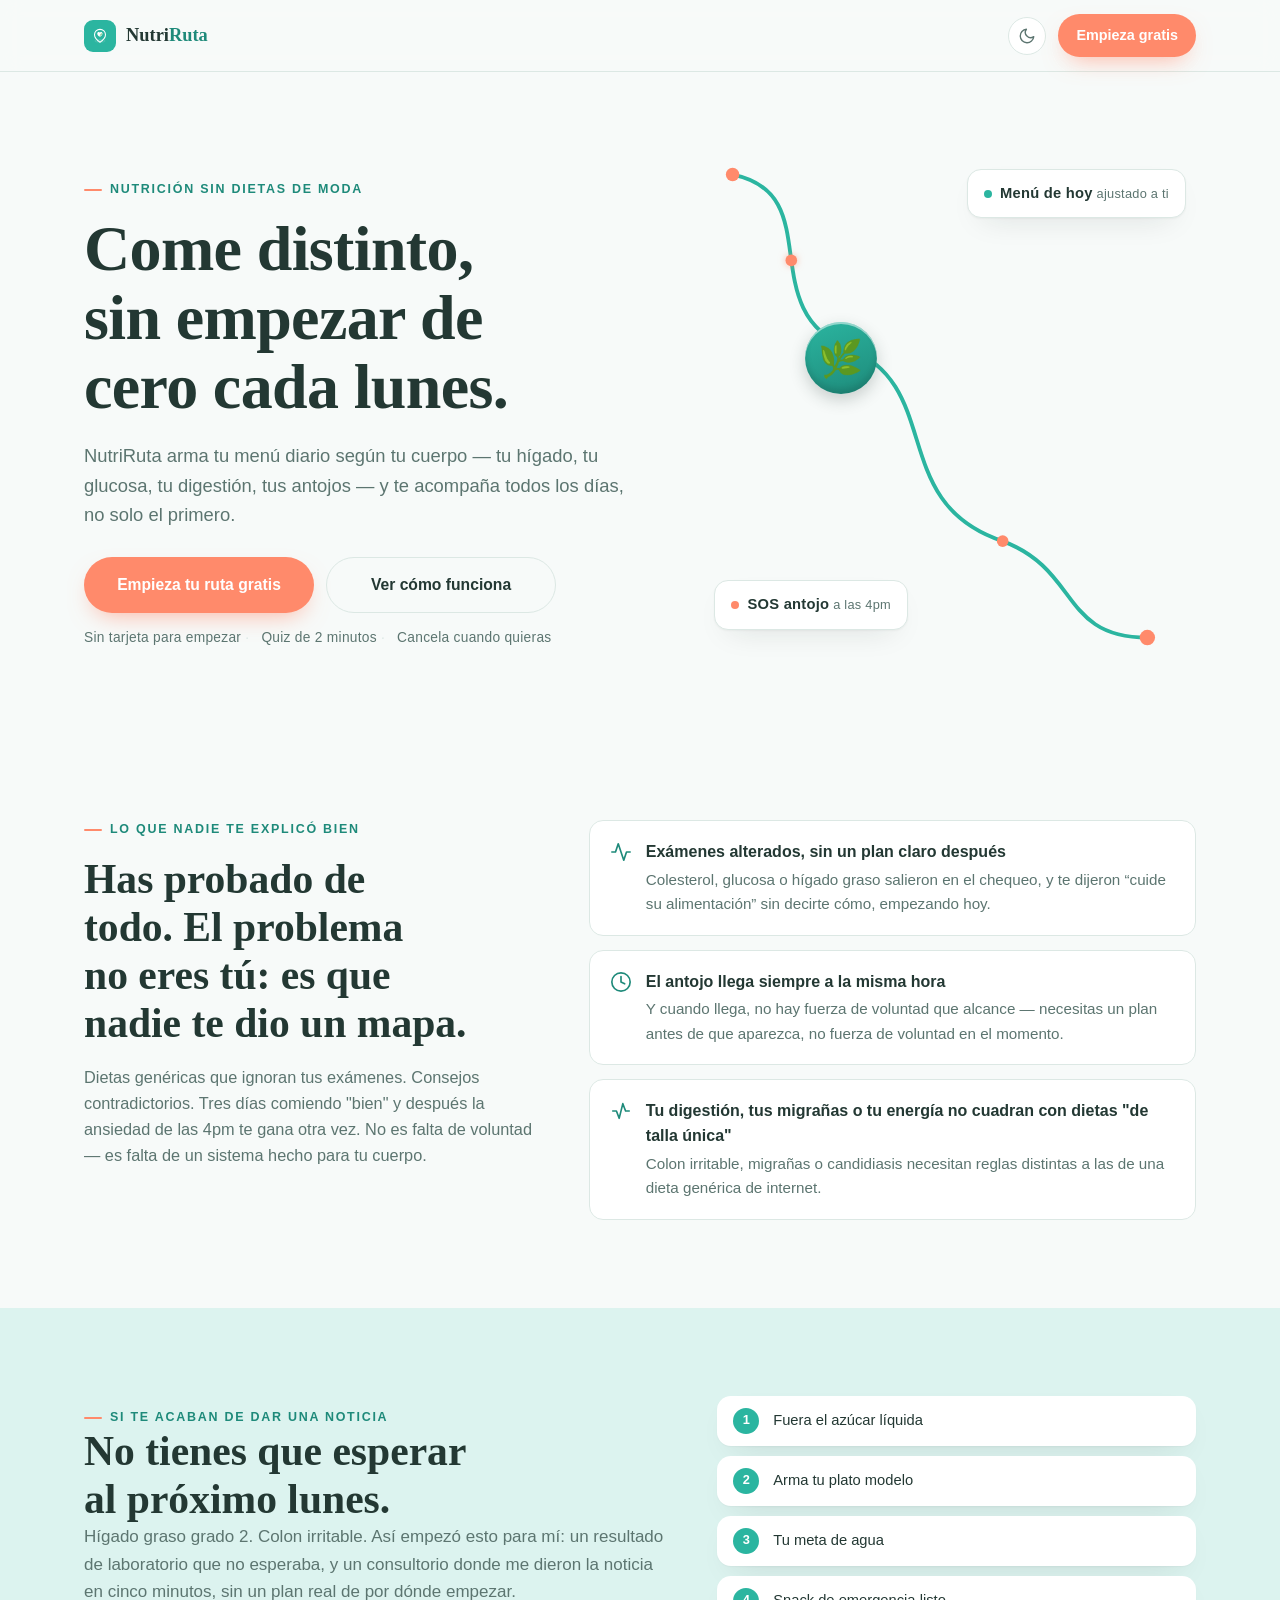
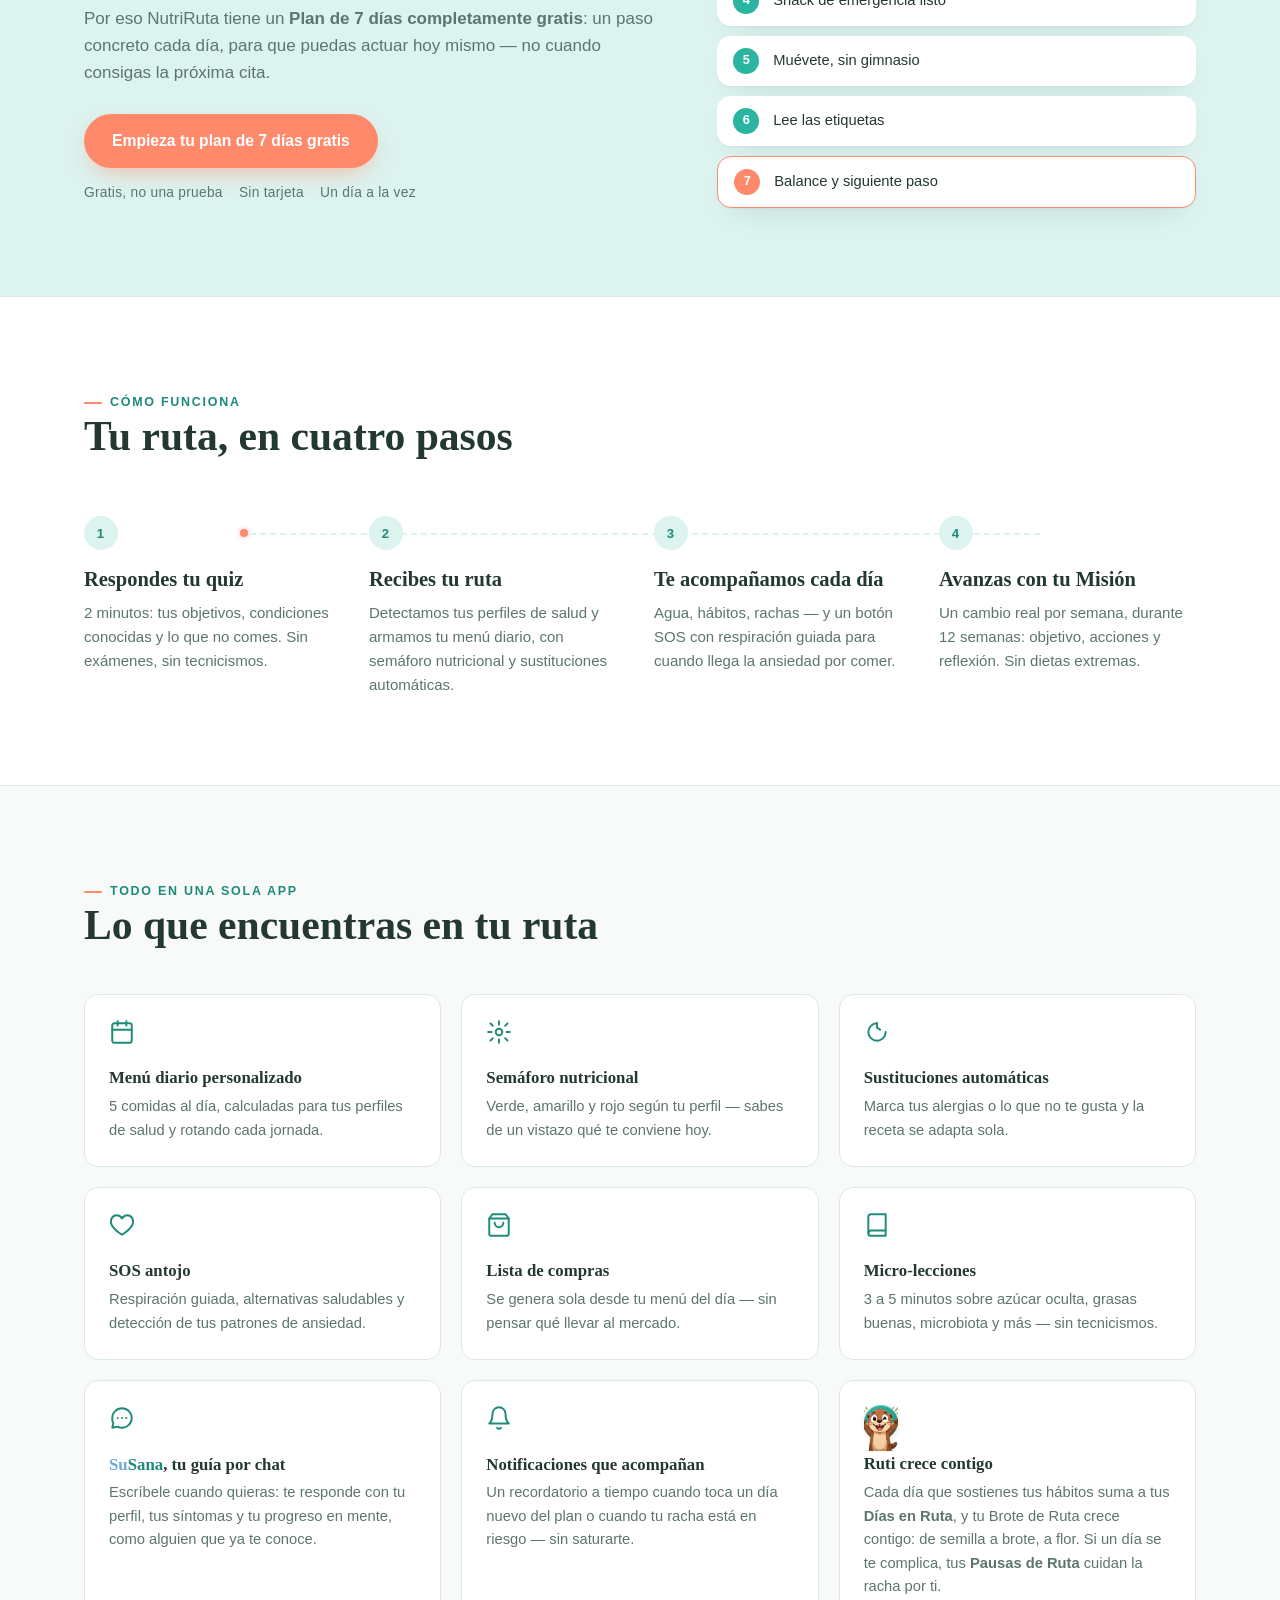
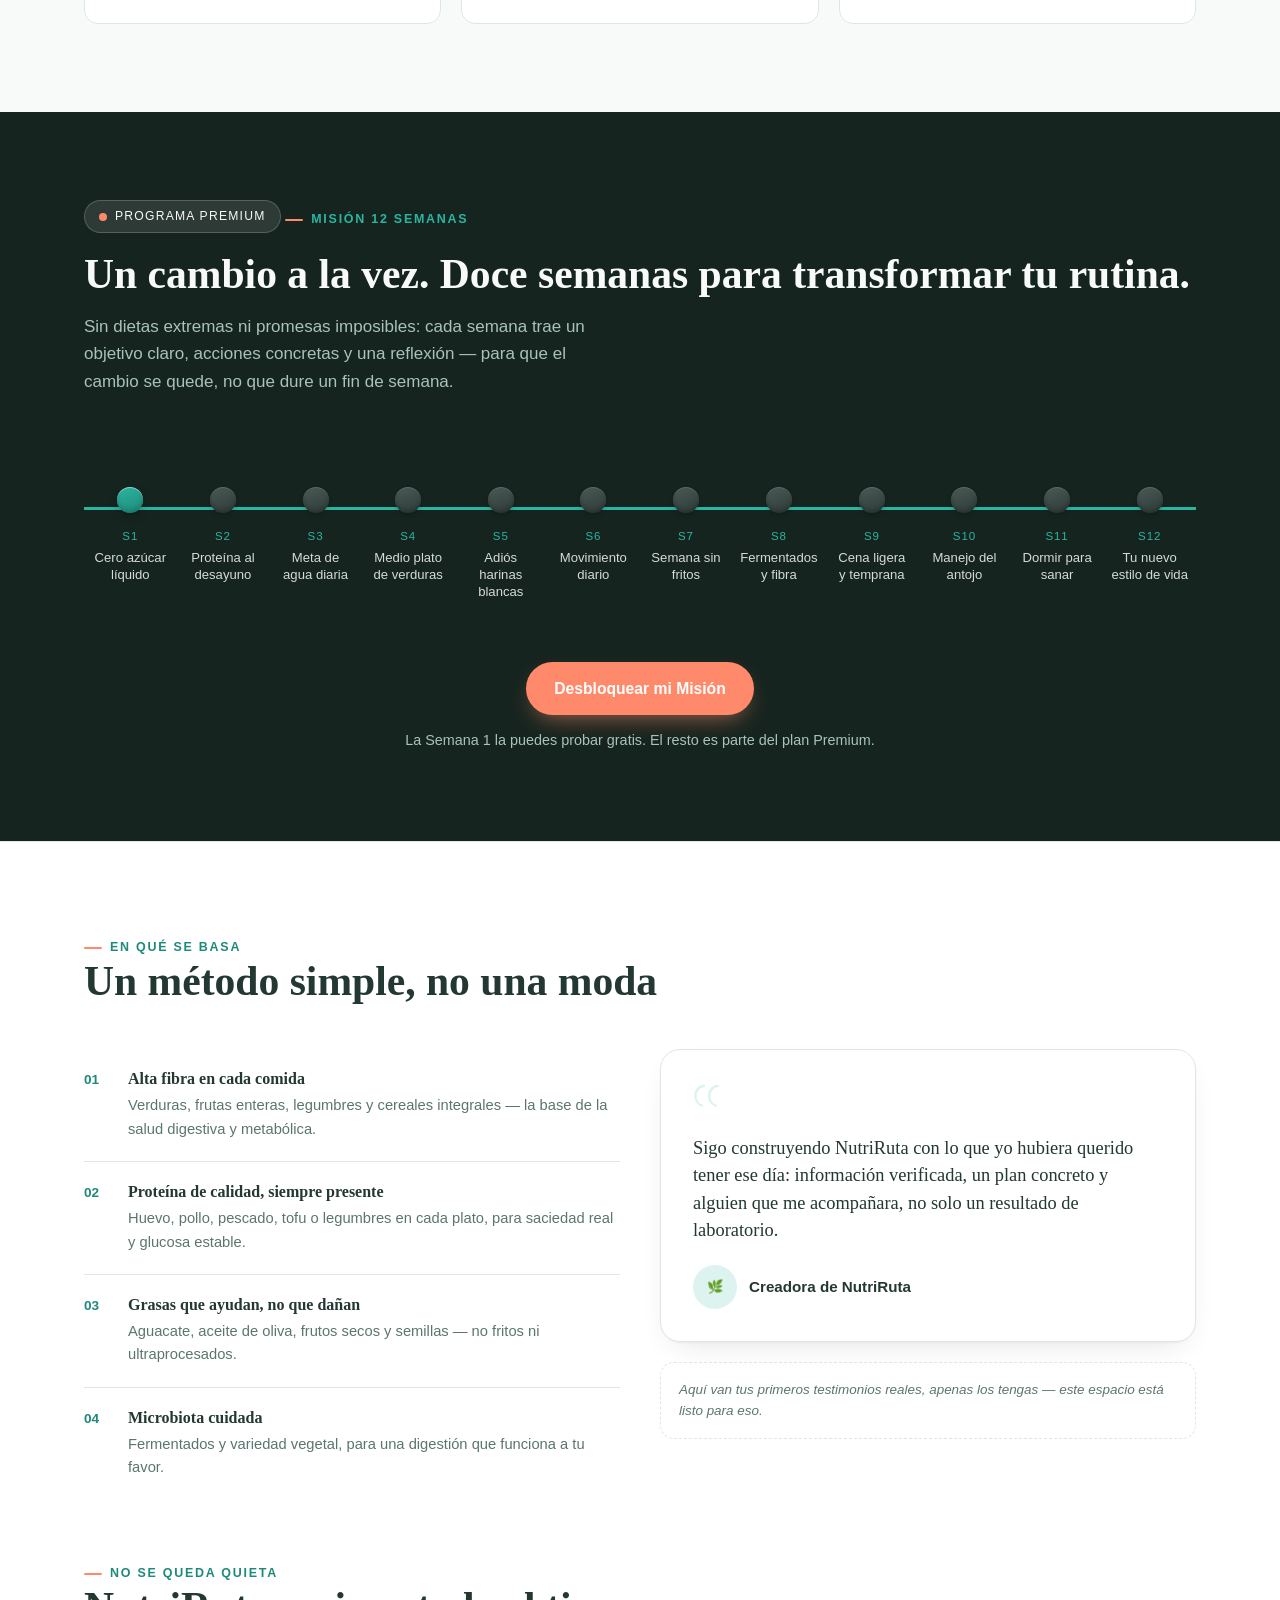
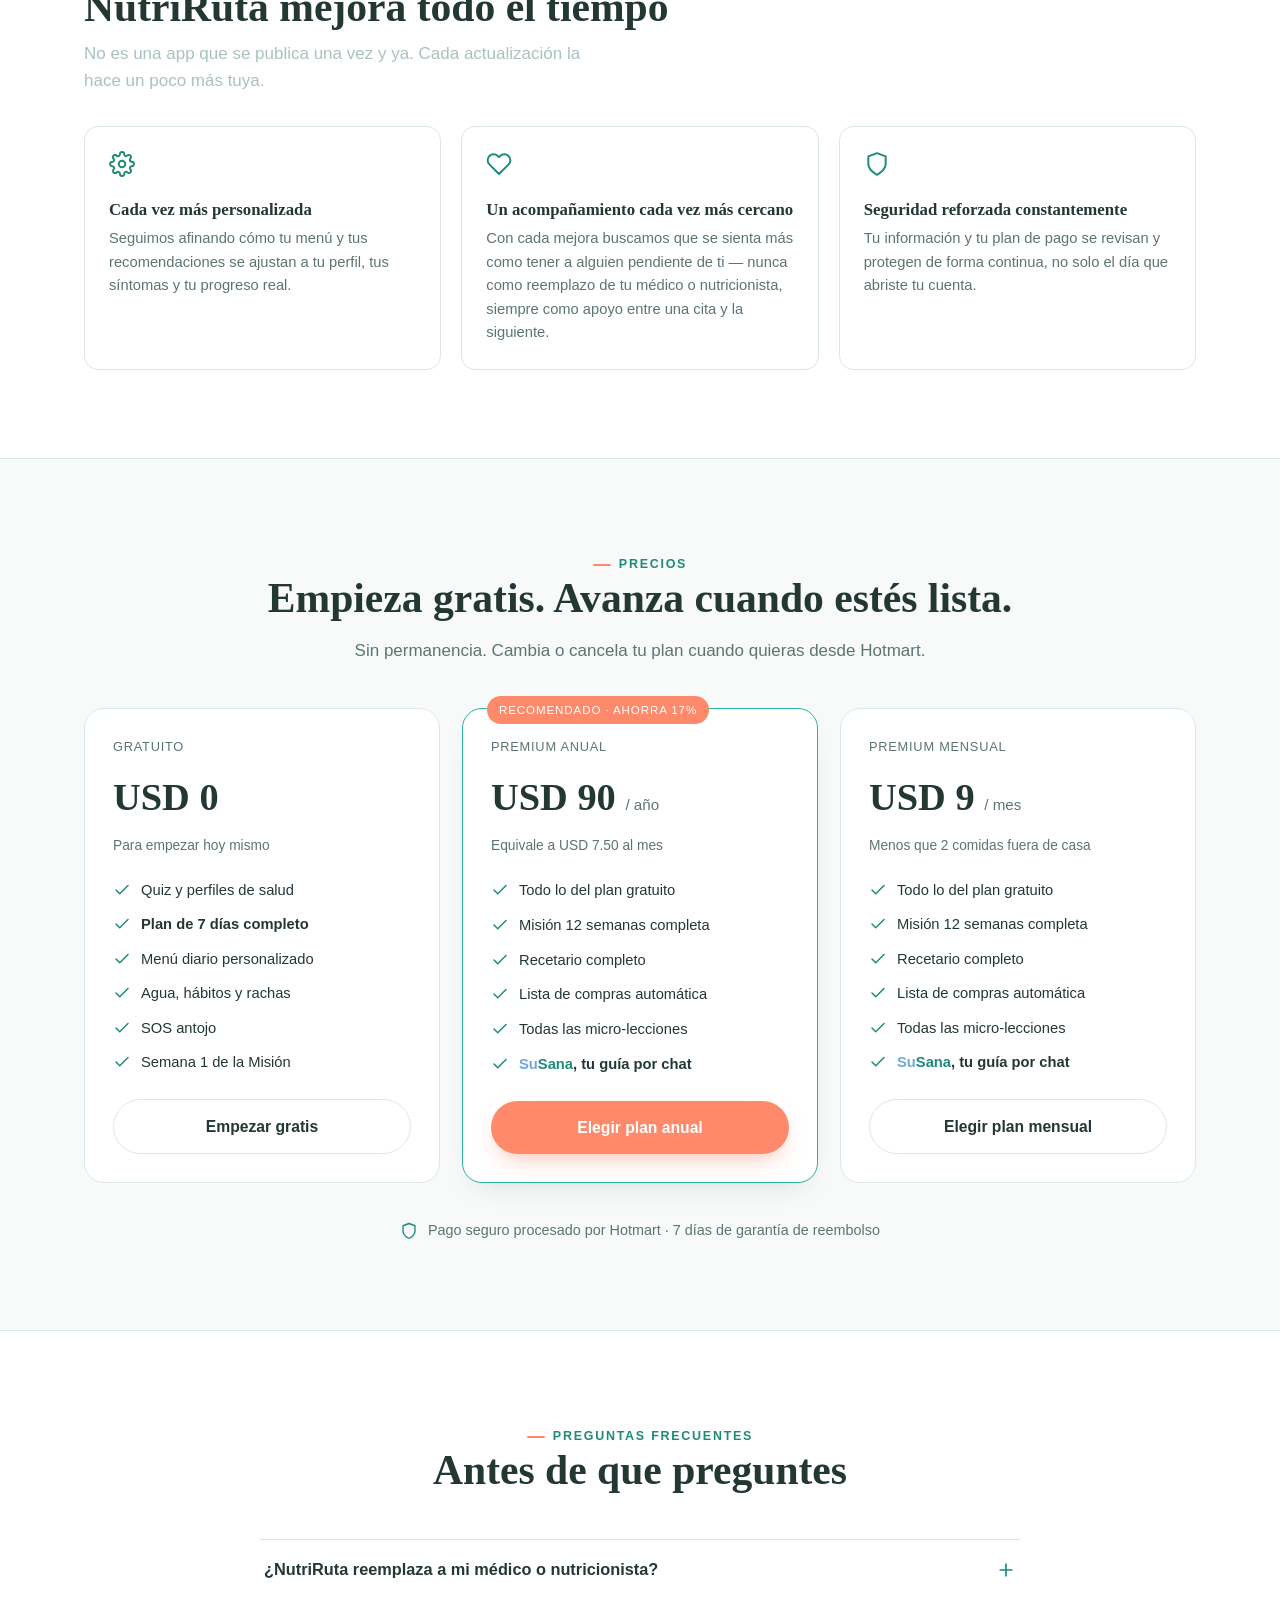
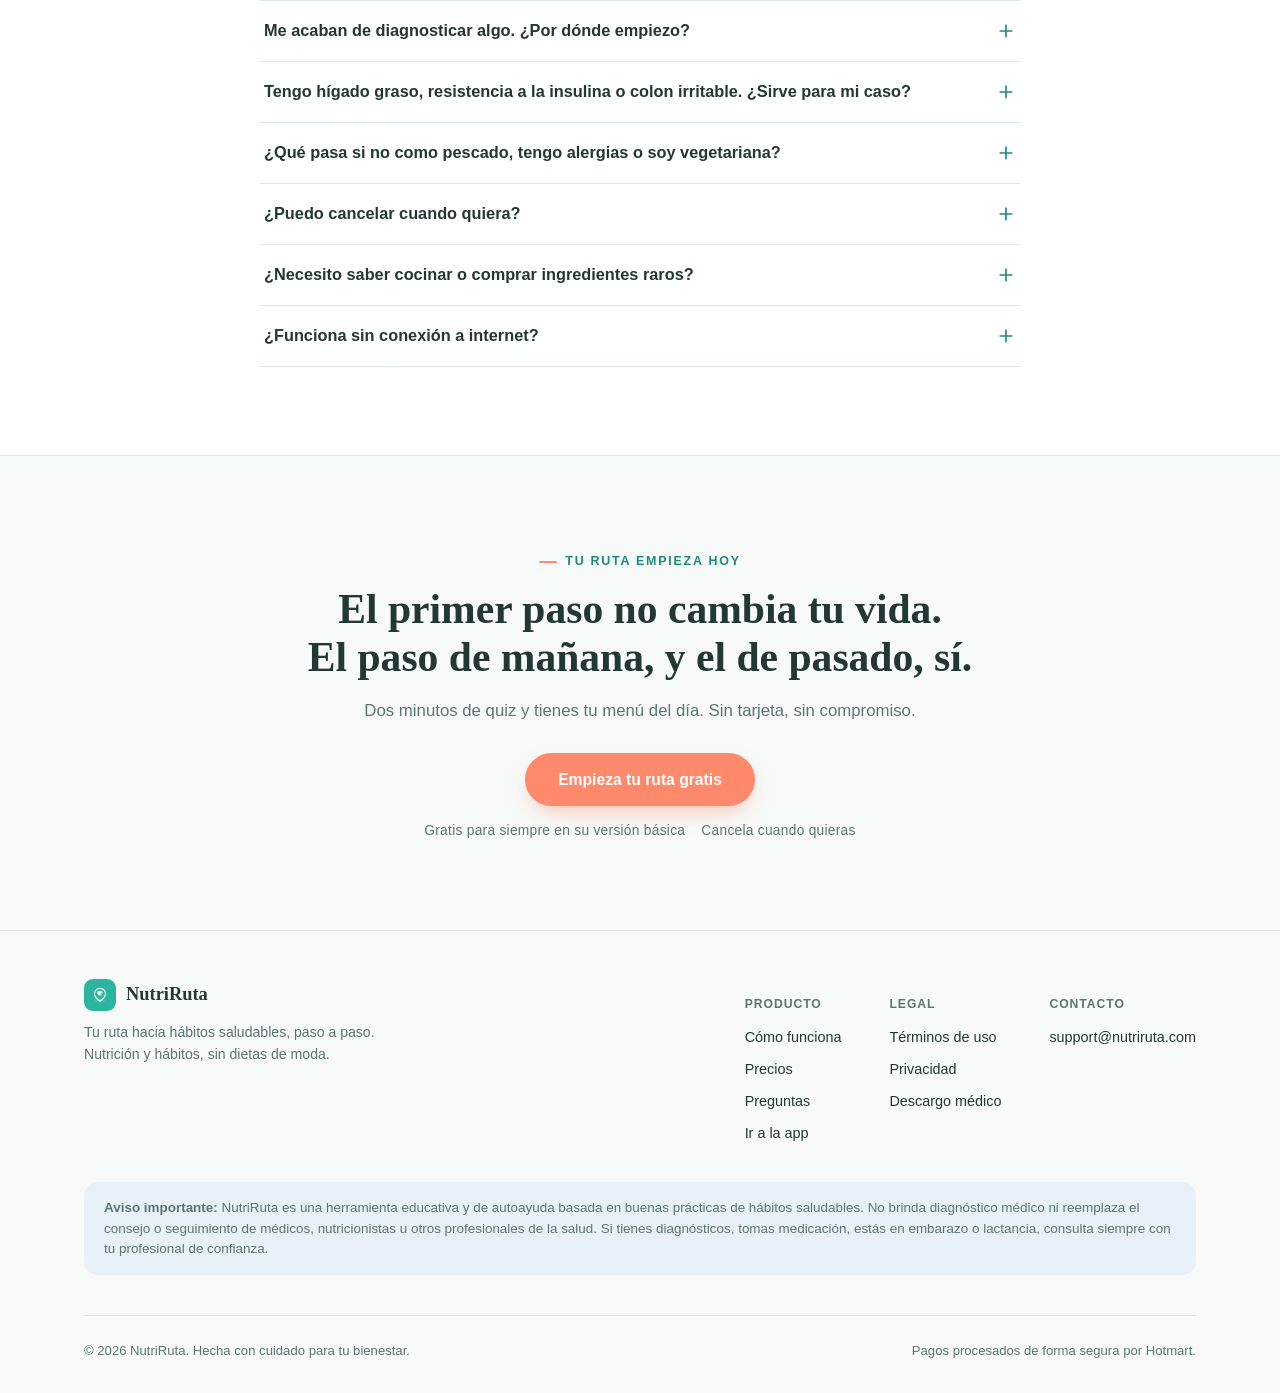
==== commit 0772b4da: "Actualiza landing: mascota real, texto de racha al dia, y mejoras de UX - Ruti crece contigo: usa la" ====
--- a/index.html
+++ b/index.html
@@ -51,7 +51,7 @@
     {
       "@type": "Question",
       "name": "Tengo hígado graso, resistencia a la insulina o colon irritable. ¿Sirve para mi caso?",
-      "acceptedAnswer": { "@type": "Answer", "text": "Sí. En el quiz inicial cuentas tus condiciones conocidas y NutriRuta arma tu menú y tus recetas según los perfiles de salud correspondientes: hígado graso, resistencia a la insulina, prediabetes, colon irritable, migrañas, candidiasis y colesterol alto. Puedes activar varios perfiles a la vez." }
+      "acceptedAnswer": { "@type": "Answer", "text": "Sí. En el quiz inicial cuentas tus condiciones conocidas y NutriRuta arma tu menú y tus recetas según los perfiles de salud correspondientes: hígado graso, resistencia a la insulina, prediabetes, colon irritable, gases e hinchazón, estreñimiento, migrañas, candidiasis, colesterol alto y temas hormonales como SOP. Puedes activar varios perfiles a la vez." }
     },
     {
       "@type": "Question",
@@ -102,7 +102,7 @@
       <span class="brand-mark">
         <svg viewBox="0 0 512 512"><defs><linearGradient id="nrleaf" x1="0" y1="0" x2="0.4" y2="1"><stop offset="0" stop-color="#7CC96A"/><stop offset="1" stop-color="#3E9E52"/></linearGradient></defs><rect width="512" height="512" rx="112" fill="#2BB5A0"/><g fill="none" stroke="#FFFFFF" stroke-opacity="0.28" stroke-width="13"><ellipse cx="256" cy="396" rx="148" ry="36"/><ellipse cx="256" cy="396" rx="86" ry="21"/></g><path d="M256 68 C168 68 100 136 100 222 C100 316 202 398 256 434 C310 398 412 316 412 222 C412 136 344 68 256 68 Z" fill="none" stroke="#FFFFFF" stroke-width="30" stroke-linejoin="round"/><g transform="translate(252 210) scale(0.55) translate(-256 -288)"><path d="M256 416c-72-48-136-102-136-176 0-45 34-80 78-80 28 0 48 13 58 32 10-19 30-32 58-32 44 0 78 35 78 80 0 74-64 128-136 176z" fill="#FFFFFF"/></g><g transform="translate(288 210) rotate(35)"><path d="M0 -40 C26 -24 28 10 0 40 C-28 10 -26 -24 0 -40 Z" fill="url(#nrleaf)"/><path d="M0 36 L-9 60" stroke="#3E9E52" stroke-width="7" stroke-linecap="round" fill="none"/><path d="M0 -30 L0 32 M0 -16 L13 -25 M0 -16 L-13 -25 M0 2 L15 -7 M0 2 L-15 -7 M0 18 L12 9 M0 18 L-12 9" stroke="#FFFFFF" stroke-width="3.5" fill="none" stroke-linecap="round"/></g></svg>
       </span>
-      NutriRuta
+      <span class="brand-name">Nutri<span class="brand-ruta">Ruta</span></span>
     </a>
     <div class="nav-right">
       <button class="theme-toggle" id="themeToggle" type="button" aria-label="Cambiar a modo oscuro">
@@ -136,11 +136,18 @@
 
       <div class="hero-art" aria-hidden="true">
         <svg viewBox="0 0 520 560" fill="none">
-          <path class="route-path" d="M40 40 C140 60, 60 180, 160 220 C260 260, 200 380, 320 420 C400 450, 380 520, 470 520" stroke-width="4"/>
+          <path id="heroRoutePath" class="route-path" d="M40 40 C140 60, 60 180, 160 220 C260 260, 200 380, 320 420 C400 450, 380 520, 470 520" stroke-width="4"/>
           <circle class="route-dot" cx="40" cy="40" r="7"/>
           <circle class="route-dot" cx="160" cy="220" r="6"/>
           <circle class="route-dot" cx="320" cy="420" r="6"/>
           <circle class="route-dot" cx="470" cy="520" r="8"/>
+          <!-- Viajero que recorre la ruta en bucle, como recordatorio
+               constante de que NutriRuta te acompaña paso a paso. -->
+          <circle class="route-traveler" r="6">
+            <animateMotion dur="7s" repeatCount="indefinite" begin="2.3s">
+              <mpath href="#heroRoutePath"/>
+            </animateMotion>
+          </circle>
         </svg>
         <div class="ruti-hero" title="Ruti">🌿</div>
         <div class="hero-card hero-card-1">
@@ -217,6 +224,7 @@
       </div>
 
       <div class="steps reveal">
+        <div class="steps-traveler" aria-hidden="true"></div>
         <div class="step">
           <span class="step-num">1</span>
           <h3>Respondes tu quiz</h3>
@@ -291,9 +299,9 @@
           <p>Un recordatorio a tiempo cuando toca un día nuevo del plan o cuando tu racha está en riesgo — sin saturarte.</p>
         </div>
         <div class="feature-card">
-          <div class="ruti-mini" aria-hidden="true">🌿</div>
+          <div class="ruti-mini" aria-hidden="true"><img src="./images/ruti-saludo.png" alt=""></div>
           <h3>Ruti crece contigo</h3>
-          <p>Tu racha de constancia tiene cara: Ruti pasa de semilla a brote, a hojas y a flor con cada día que sostienes tus hábitos — con escudos que protegen tu racha si fallas un solo día.</p>
+          <p>Cada día que sostienes tus hábitos suma a tus <strong>Días en Ruta</strong>, y tu Brote de Ruta crece contigo: de semilla a brote, a flor. Si un día se te complica, tus <strong>Pausas de Ruta</strong> cuidan la racha por ti.</p>
         </div>
       </div>
     </div>
@@ -370,8 +378,8 @@
             <svg class="quote" viewBox="0 0 24 24" fill="currentColor"><path d="M9.5 4C6 4 3 7 3 11.5c0 3.5 2 6 5 6.5v2c-4-1-7-4.5-7-9C1 5.5 5 2 9.5 2v2zm11 0c-3.5 0-6.5 3-6.5 7.5 0 3.5 2 6 5 6.5v2c-4-1-7-4.5-7-9C12 5.5 16 2 20.5 2v2z"/></svg>
             <p class="founder-text">Sigo construyendo NutriRuta con lo que yo hubiera querido tener ese día: información verificada, un plan concreto y alguien que me acompañara, no solo un resultado de laboratorio.</p>
             <div class="founder-who">
-              <span class="founder-avatar">V</span>
-              <div><strong>Vicky</strong><span>Creadora de NutriRuta</span></div>
+              <span class="founder-avatar" aria-hidden="true">🌿</span>
+              <div><strong>Creadora de NutriRuta</strong></div>
             </div>
           </div>
           <div class="proof-space" id="resenasBox">Aquí van tus primeros testimonios reales, apenas los tengas — este espacio está listo para eso.</div>
@@ -492,7 +500,7 @@
           <button class="faq-q" aria-expanded="false">Tengo hígado graso, resistencia a la insulina o colon irritable. ¿Sirve para mi caso?
             <svg viewBox="0 0 24 24" fill="none" stroke="currentColor" stroke-width="2" stroke-linecap="round"><path d="M12 5v14M5 12h14"/></svg>
           </button>
-          <div class="faq-a"><p>Sí. En el quiz inicial cuentas tus condiciones conocidas y NutriRuta arma tu menú y tus recetas según los perfiles de salud correspondientes: hígado graso, resistencia a la insulina, prediabetes, colon irritable, migrañas, candidiasis y colesterol alto. Puedes activar varios perfiles a la vez.</p></div>
+          <div class="faq-a"><p>Sí. En el quiz inicial cuentas tus condiciones conocidas y NutriRuta arma tu menú y tus recetas según los perfiles de salud correspondientes: hígado graso, resistencia a la insulina, prediabetes, colon irritable, gases e hinchazón, estreñimiento, migrañas, candidiasis, colesterol alto y temas hormonales como SOP. Puedes activar varios perfiles a la vez.</p></div>
         </div>
         <div class="faq-item">
           <button class="faq-q" aria-expanded="false">¿Qué pasa si no como pescado, tengo alergias o soy vegetariana?
--- a/css/styles.css
+++ b/css/styles.css
@@ -76,6 +76,11 @@
 
 * { box-sizing: border-box; }
 html { scroll-behavior: smooth; }
+/* Barritas de scroll invisibles en toda la página -- sigue siendo
+   scrolleable con el dedo/rueda, solo se oculta la barrita visual,
+   igual que en la app. */
+html, body, * { scrollbar-width: none; -ms-overflow-style: none; }
+*::-webkit-scrollbar { display: none; }
 @media (prefers-reduced-motion: reduce) {
   html { scroll-behavior: auto; }
   *, *::before, *::after { animation-duration: 0.01ms !important; animation-iteration-count: 1 !important; transition-duration: 0.01ms !important; scroll-behavior: auto !important; }
@@ -137,6 +142,17 @@
 .brand { display: flex; align-items: center; gap: 10px; font-family: var(--font-display); font-weight: 700; font-size: 1.15rem; text-decoration: none; }
 .brand-mark { width: 32px; height: 32px; border-radius: 9px; background: var(--route); display: flex; align-items: center; justify-content: center; flex: none; }
 .brand-mark svg { width: 18px; height: 18px; }
+/* "Ruta" del nombre, literal: al pasar el mouse se subraya con un
+   trazo que se dibuja de izquierda a derecha, como el route-path del
+   hero -- el mismo gesto gráfico, aplicado al nombre de la marca. */
+.brand-ruta { position: relative; color: var(--route-deep); }
+.brand-ruta::after {
+  content: ""; position: absolute; left: 0; right: 0; bottom: -2px; height: 2px;
+  background: var(--ember); border-radius: 2px; transform: scaleX(0); transform-origin: left;
+  transition: transform 0.35s cubic-bezier(.4,0,.2,1);
+}
+.brand:hover .brand-ruta::after { transform: scaleX(1); }
+@media (prefers-reduced-motion: reduce) { .brand-ruta::after { transition: none; } }
 .nav-right { display: flex; align-items: center; gap: 12px; }
 .nav .nav-cta { display: none; }
 @media (min-width: 720px) { .nav .nav-cta { display: inline-flex; } }
@@ -189,6 +205,10 @@
 .hero h1 { margin-top: 14px; }
 .hero-sub { font-size: 1.15rem; color: var(--ink-soft); }
 .hero-ctas { display: flex; flex-wrap: wrap; gap: 12px; margin-top: 28px; }
+/* Los dos botones del hero deben verse como un solo par parejo, no uno
+   más angosto que el otro solo porque su texto es más corto. */
+.hero-ctas .btn { min-width: 230px; }
+@media (max-width: 480px) { .hero-ctas .btn { min-width: 0; width: 100%; } }
 .hero-trust { margin-top: 14px; font-size: 0.86rem; color: var(--ink-soft); font-family: var(--font-signage); letter-spacing: 0.02em; }
 .hero-trust span { display: inline-flex; align-items: center; gap: 6px; }
 .hero-trust span + span::before { content: "·"; margin-right: 6px; color: var(--line); }
@@ -251,13 +271,26 @@
 @media (prefers-reduced-motion: reduce) { .ruti-hero { animation: none; } }
 @media (max-width: 720px) { .ruti-hero { width: 56px; height: 56px; font-size: 28px; } }
 
+/* Punto que recorre en bucle la misma ruta dibujada arriba -- la marca
+   se llama "Ruta": este viajero constante es el recordatorio visual
+   más literal de esa idea, sin ser un elemento nuevo y ajeno al resto
+   del hero (mismo trazo, mismo color coral que ya usan los otros
+   route-dot). */
+.route-traveler { fill: var(--ember); filter: drop-shadow(0 0 4px rgba(255,138,107,0.55)); }
+@media (prefers-reduced-motion: reduce) { .route-traveler { display: none; } }
+
 /* ---------- Reveal on scroll ---------- */
+/* Cada sección "llega" como cuando te acercas a un punto en un mapa:
+   arranca un poco más chica, algo desenfocada y más abajo, y termina
+   nítida en su lugar -- el mismo gesto de "zoom hacia el destino" que
+   Google Maps hace al buscar una dirección, aplicado a cada sección
+   de la página en vez de a un punto del mapa. */
 .reveal {
-  opacity: 0; transform: translateY(22px) scale(0.97);
-  transition: opacity 0.5s cubic-bezier(.34,1.56,.64,1), transform 0.5s cubic-bezier(.34,1.56,.64,1);
-}
-.reveal.in { opacity: 1; transform: none; }
-@media (prefers-reduced-motion: reduce) { .reveal { opacity: 1; transform: none; } }
+  opacity: 0; transform: translateY(34px) scale(0.9); filter: blur(3px);
+  transition: opacity 0.65s cubic-bezier(.16,1,.3,1), transform 0.65s cubic-bezier(.16,1,.3,1), filter 0.5s ease-out;
+}
+.reveal.in { opacity: 1; transform: none; filter: blur(0); }
+@media (prefers-reduced-motion: reduce) { .reveal { opacity: 1; transform: none; filter: none; } }
 
 /* ---------- Problem section ---------- */
 .problem .wrap { display: grid; grid-template-columns: 0.85fr 1.15fr; gap: 56px; align-items: start; }
@@ -277,6 +310,27 @@
 @media (max-width: 900px) { .steps { grid-template-columns: 1fr 1fr; } }
 @media (max-width: 560px) { .steps { grid-template-columns: 1fr; } }
 .step { position: relative; padding-top: 8px; }
+/* Los 4 pasos son, literalmente, la ruta -- una línea punteada los
+   conecta a la altura de los círculos numerados, con un punto que
+   recorre el camino una y otra vez. Solo en el layout de 4 columnas:
+   en mobile los pasos se apilan y la línea horizontal no aplica. */
+.steps::before {
+  content: ""; position: absolute; top: 25px; left: calc(12.5% + 17px); right: calc(12.5% + 17px);
+  height: 0; border-top: 2px dashed var(--route-tint);
+}
+.steps-traveler {
+  position: absolute; top: 21px; left: calc(12.5% + 17px); width: 8px; height: 8px; border-radius: 50%;
+  background: var(--ember); box-shadow: 0 0 5px rgba(255,138,107,0.6);
+  animation: steps-travel 6s ease-in-out infinite;
+}
+@keyframes steps-travel {
+  0% { left: calc(12.5% + 17px); opacity: 0; }
+  8% { opacity: 1; }
+  92% { left: calc(87.5% - 25px); opacity: 1; }
+  100% { left: calc(87.5% - 25px); opacity: 0; }
+}
+@media (max-width: 900px) { .steps::before, .steps-traveler { display: none; } }
+@media (prefers-reduced-motion: reduce) { .steps-traveler { animation: none; display: none; } }
 .step-num {
   font-family: var(--font-signage); font-weight: 700; font-size: 0.82rem; letter-spacing: 0.1em;
   color: var(--route-deep); background: var(--route-tint); display: inline-flex; align-items: center;
@@ -335,7 +389,7 @@
 }
 .tweek-n { font-family: var(--font-signage); font-size: 0.72rem; letter-spacing: 0.08em; color: var(--route); margin-bottom: 4px; }
 .tweek-t { font-size: 0.82rem; color: rgba(247, 250, 249, 0.85); line-height: 1.3; }
-.mission-cta { margin-top: 44px; display: flex; align-items: center; gap: 18px; flex-wrap: wrap; }
+.mission-cta { margin-top: 44px; display: flex; flex-direction: column; align-items: center; gap: 14px; text-align: center; }
 .mission-cta p { color: var(--mission-ink-soft); font-size: 0.9rem; }
 
 /* ---------- Method / trust (replaces fabricated testimonials) ---------- */
@@ -354,7 +408,10 @@
 .founder-card svg.quote { width: 30px; height: 30px; color: var(--route-tint); margin-bottom: 14px; }
 .founder-card p.founder-text { font-family: var(--font-display); font-size: 1.15rem; line-height: 1.5; color: var(--ink); }
 .founder-who { display: flex; align-items: center; gap: 12px; margin-top: 20px; }
-.founder-avatar { width: 44px; height: 44px; border-radius: 50%; background: var(--route-tint); display: flex; align-items: center; justify-content: center; font-family: var(--font-display); font-weight: 700; color: var(--route-deep); flex: none; }
+.founder-avatar {
+  width: 44px; height: 44px; border-radius: 50%; background: var(--route-tint);
+  font-size: 20px; text-align: center; line-height: 44px; flex: none;
+}
 .founder-who strong { display: block; font-size: 0.95rem; }
 .founder-who span { display: block; font-size: 0.82rem; color: var(--ink-soft); }
 .proof-space {
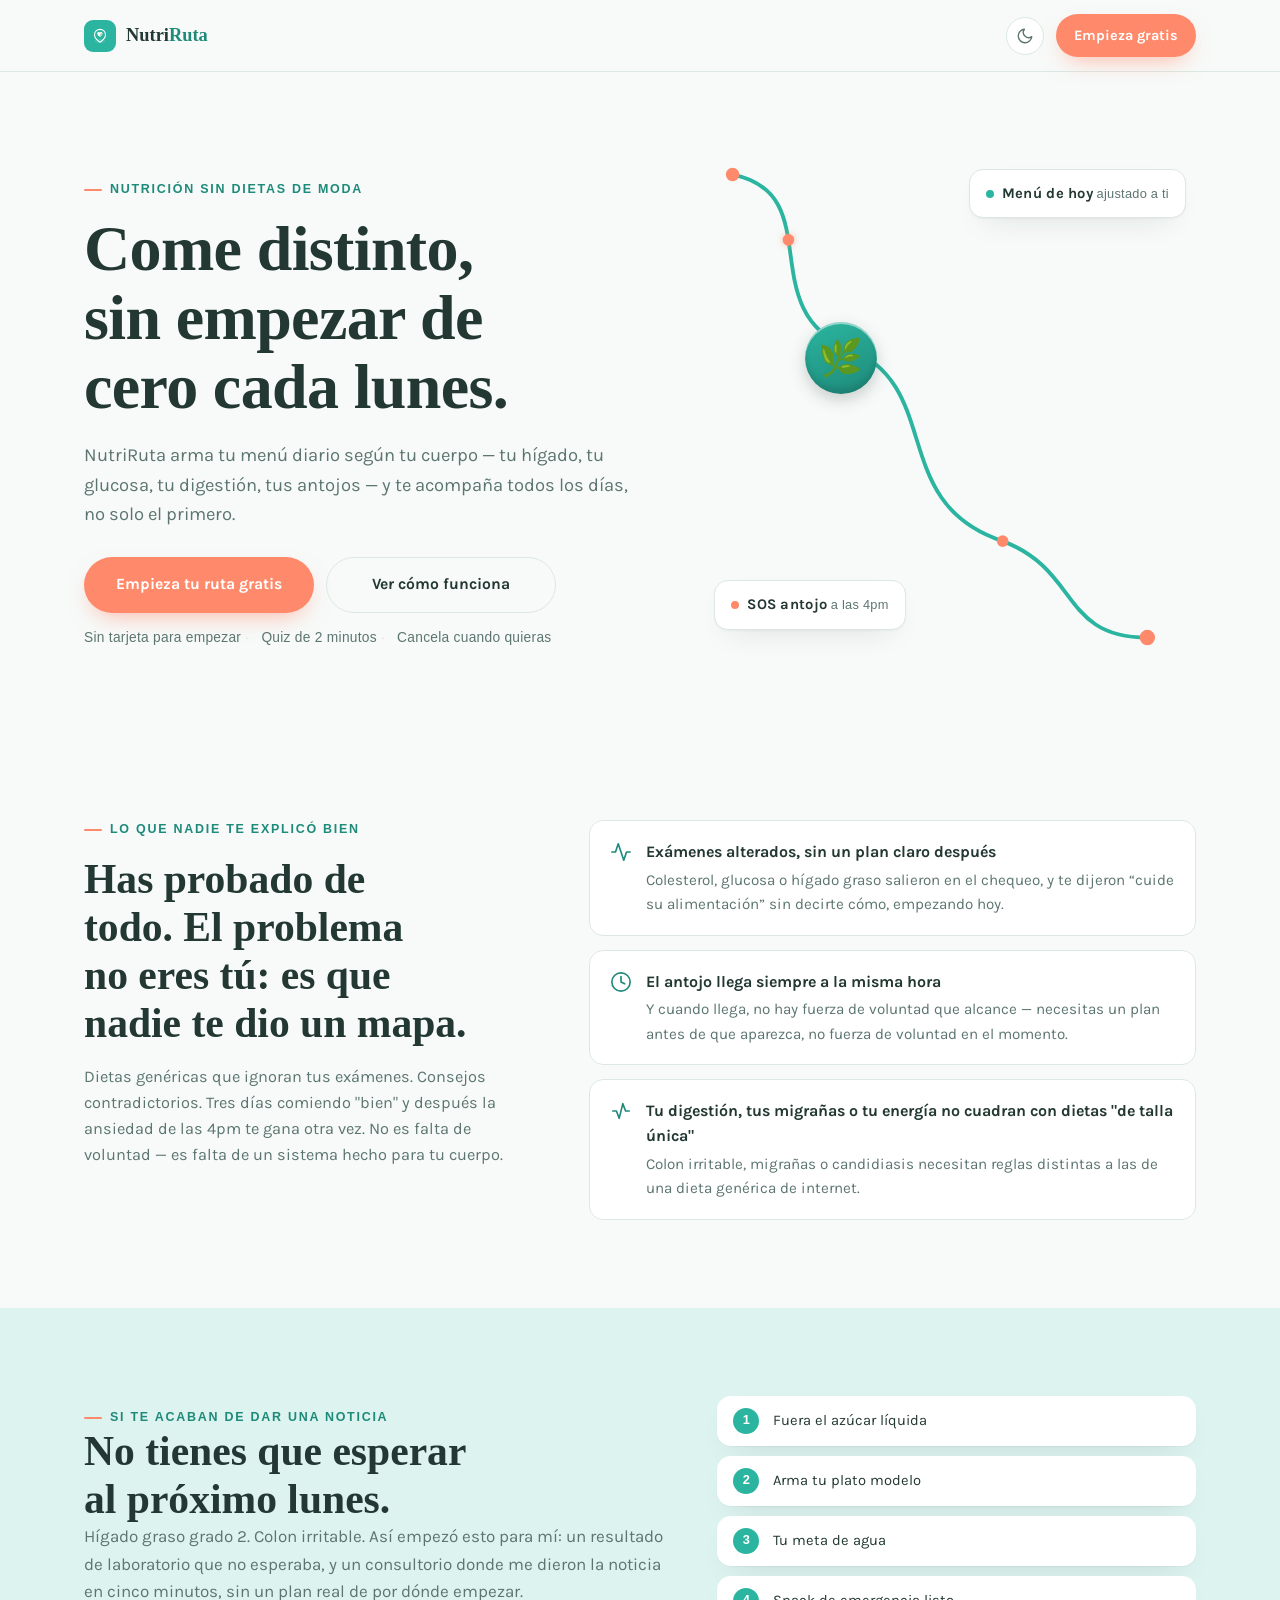
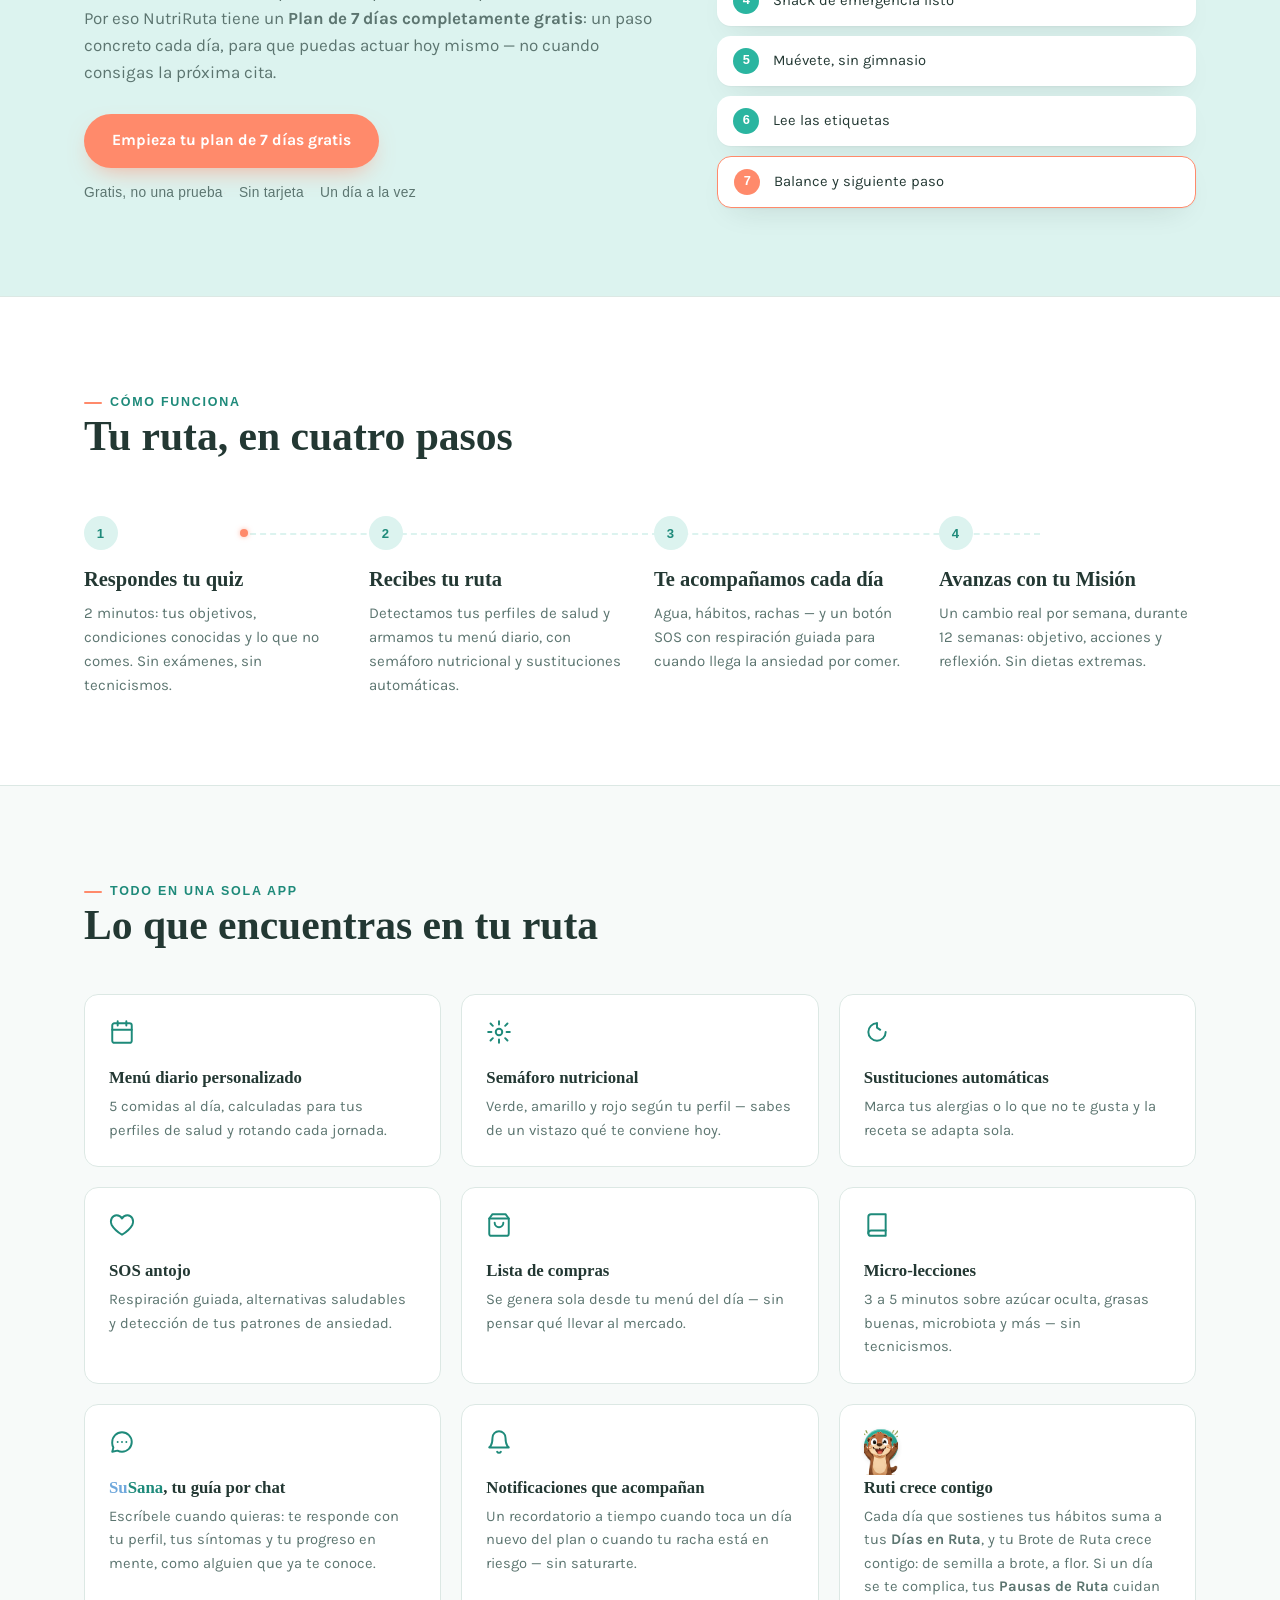
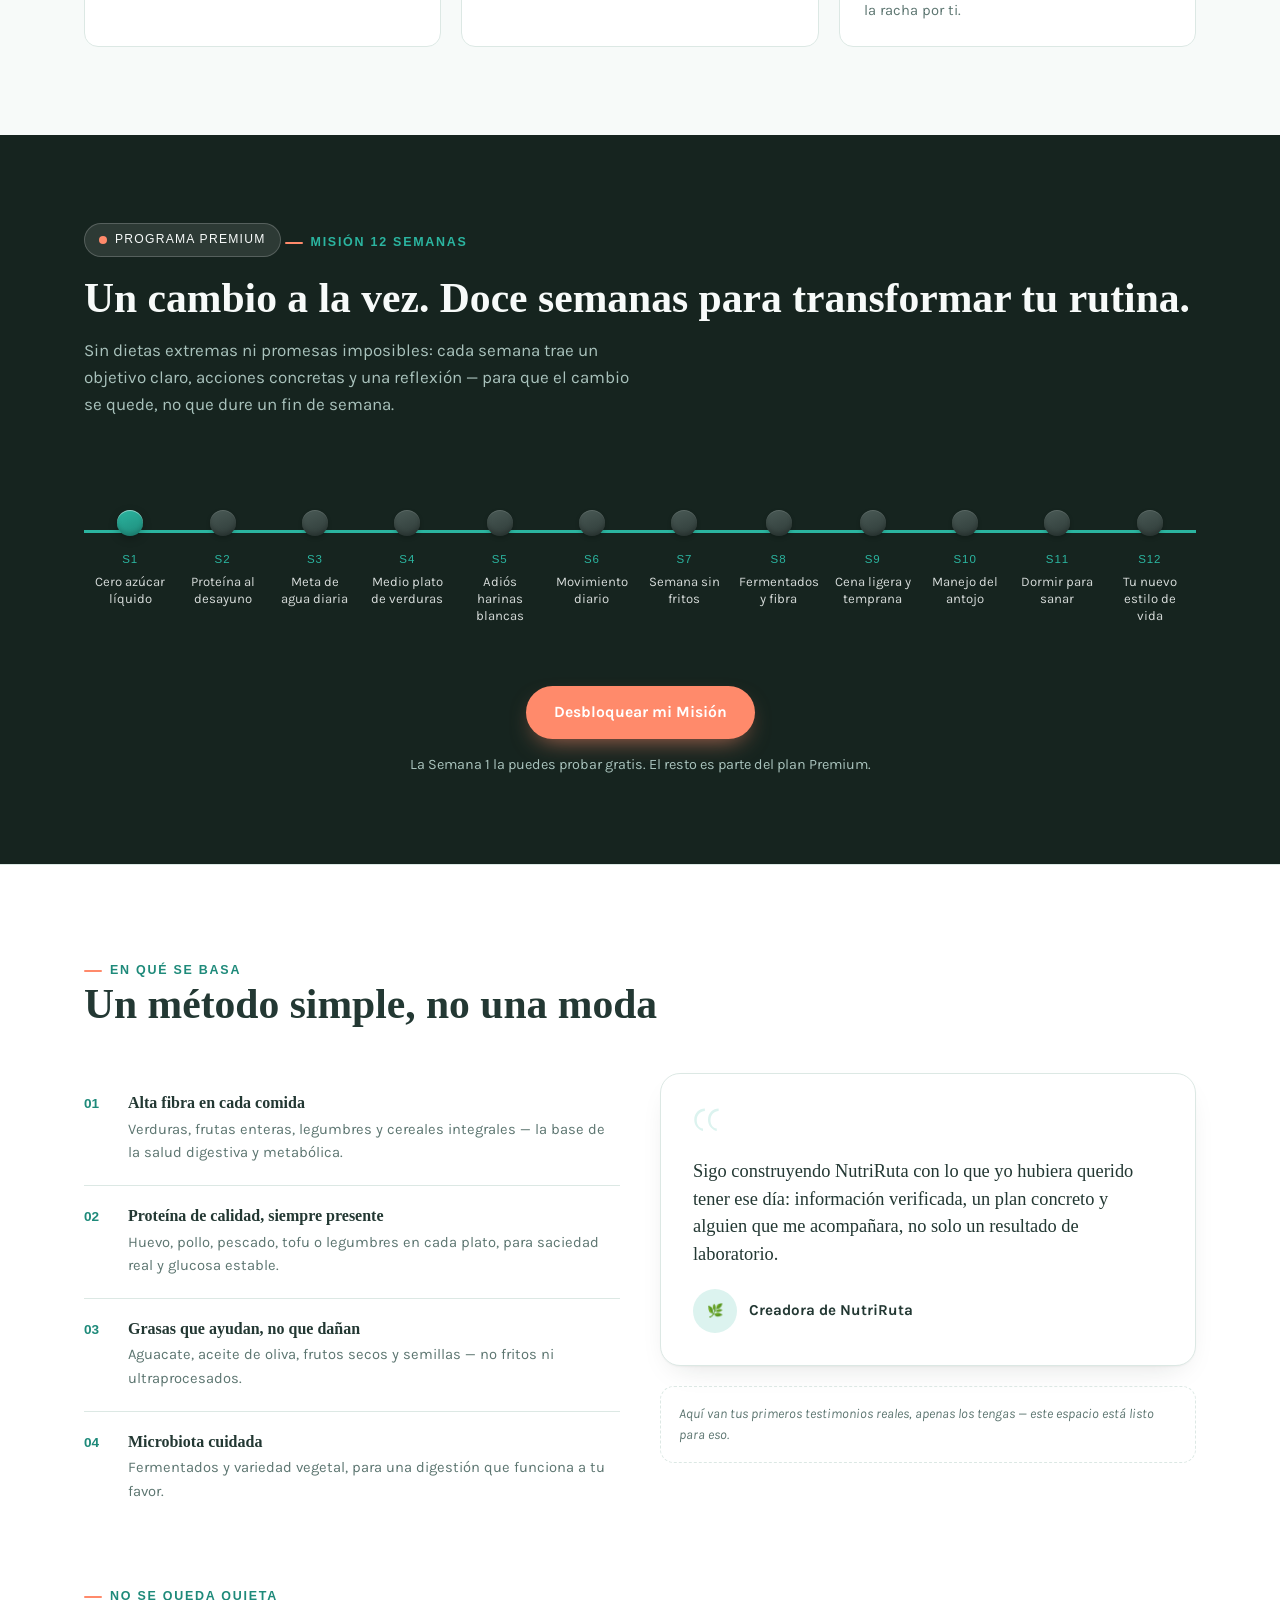
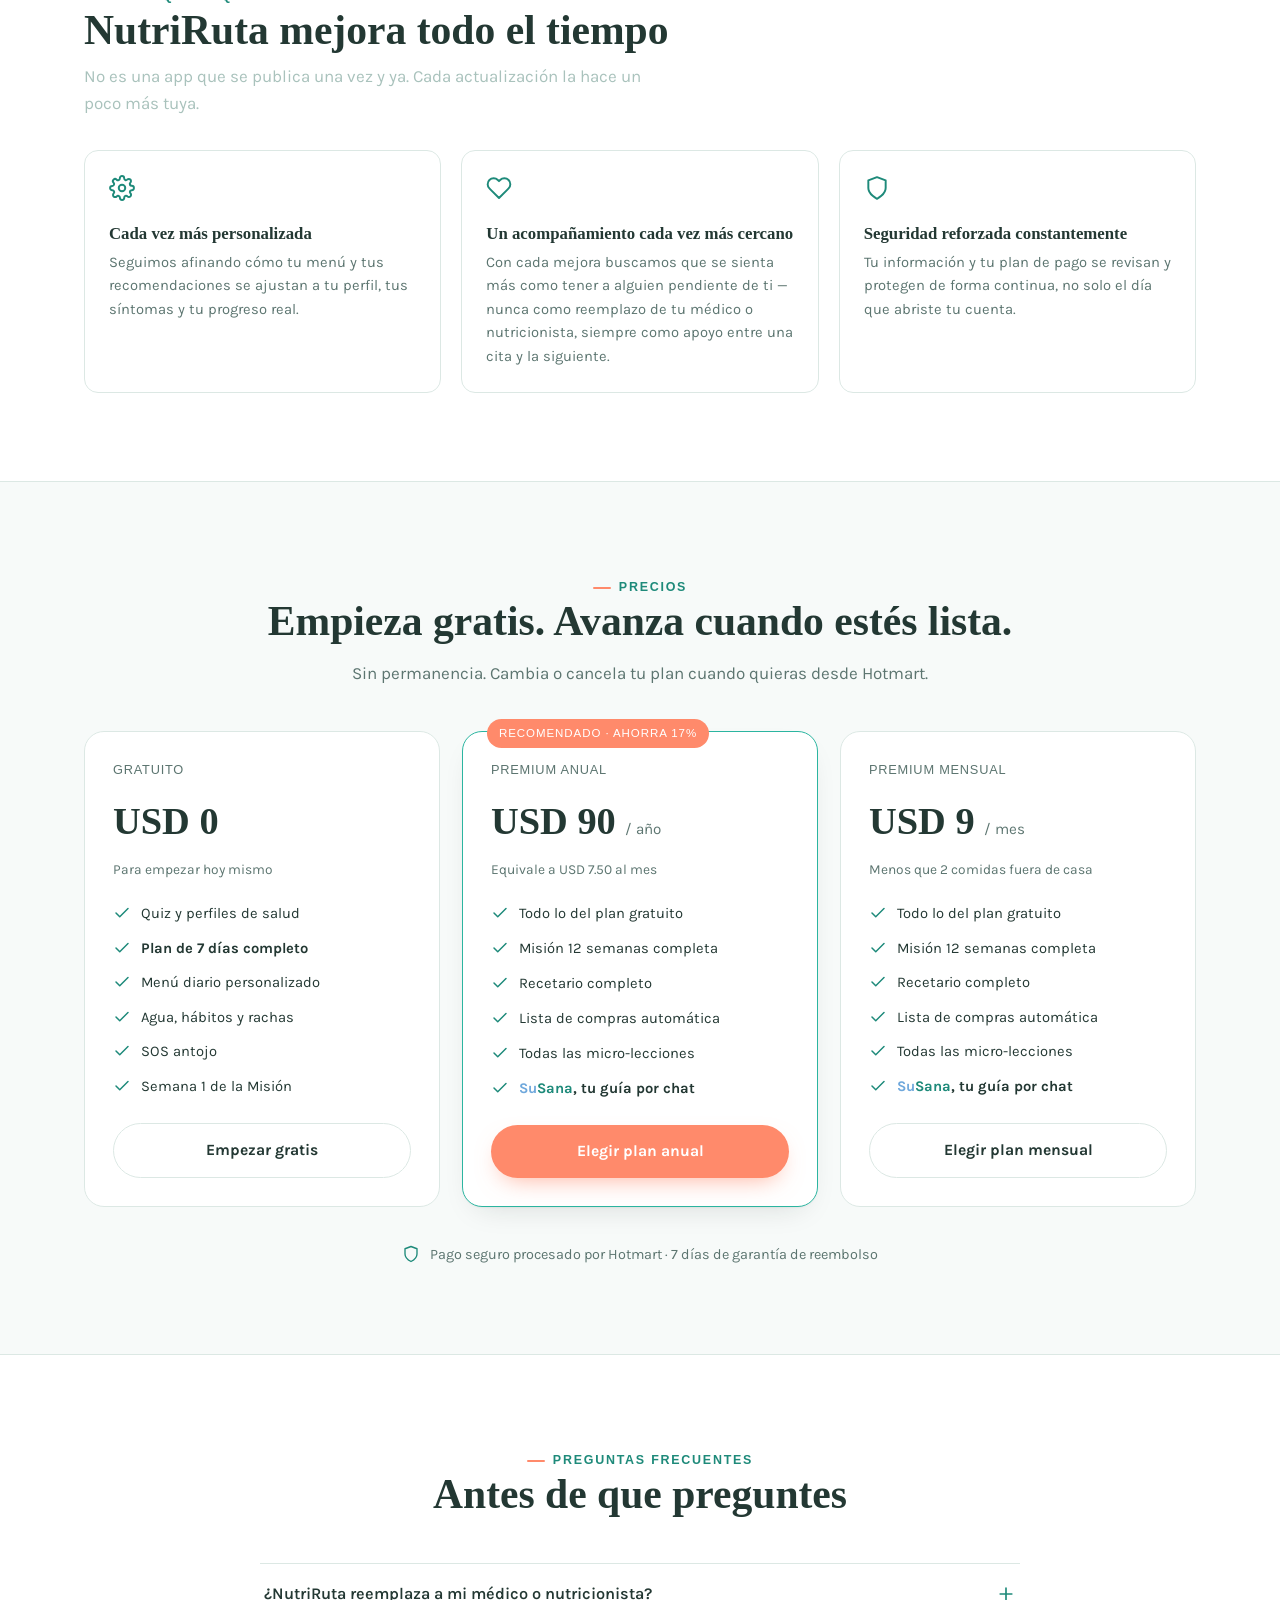
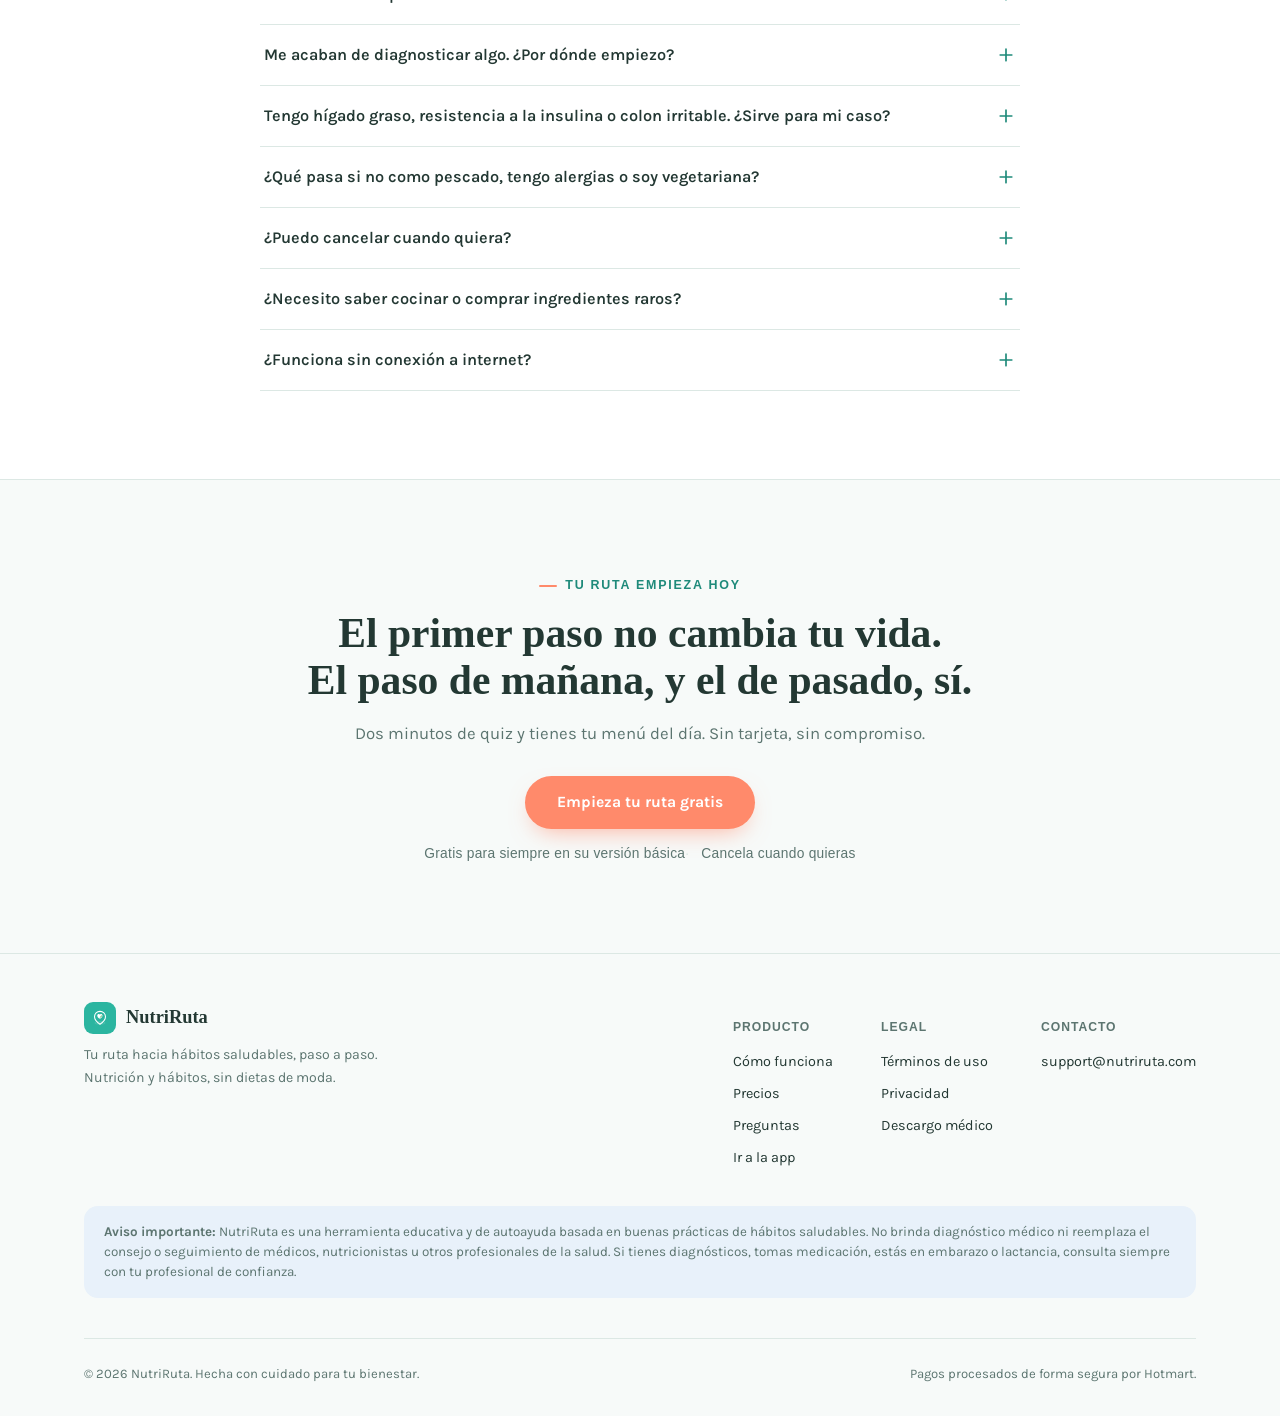
==== commit 013c5166: "Cambia la fuente de parrafos a Karla (Google Fonts) Antes usaba la fuente del sistema (Segoe UI/Helv" ====
--- a/index.html
+++ b/index.html
@@ -31,6 +31,9 @@
 <meta name="twitter:description" content="Menú diario personalizado, SOS antojos y un programa de 12 semanas. Empieza gratis.">
 <meta name="twitter:image" content="https://nutriruta.com/images/og-image.png">
 
+<link rel="preconnect" href="https://fonts.googleapis.com">
+<link rel="preconnect" href="https://fonts.gstatic.com" crossorigin>
+<link href="https://fonts.googleapis.com/css2?family=Karla:ital,wght@0,400;0,500;0,600;0,700;1,400&display=swap" rel="stylesheet">
 <link rel="stylesheet" href="./css/styles.css">
 
 <script type="application/ld+json">
--- a/css/styles.css
+++ b/css/styles.css
@@ -29,7 +29,7 @@
      body:    sans humanista (lectura larga)
      signage: grotesca condensada tipo señal de carretera (el motivo "ruta") */
   --font-display: "Iowan Old Style", "Palatino Linotype", Palatino, Georgia, "Times New Roman", serif;
-  --font-body: -apple-system, "Segoe UI", "Helvetica Neue", Roboto, Arial, sans-serif;
+  --font-body: "Karla", -apple-system, "Segoe UI", "Helvetica Neue", Roboto, Arial, sans-serif;
   --font-signage: "Bahnschrift", "Segoe UI Semibold", "Helvetica Neue Condensed", "Arial Narrow", sans-serif;
 
   --radius-lg: 20px;
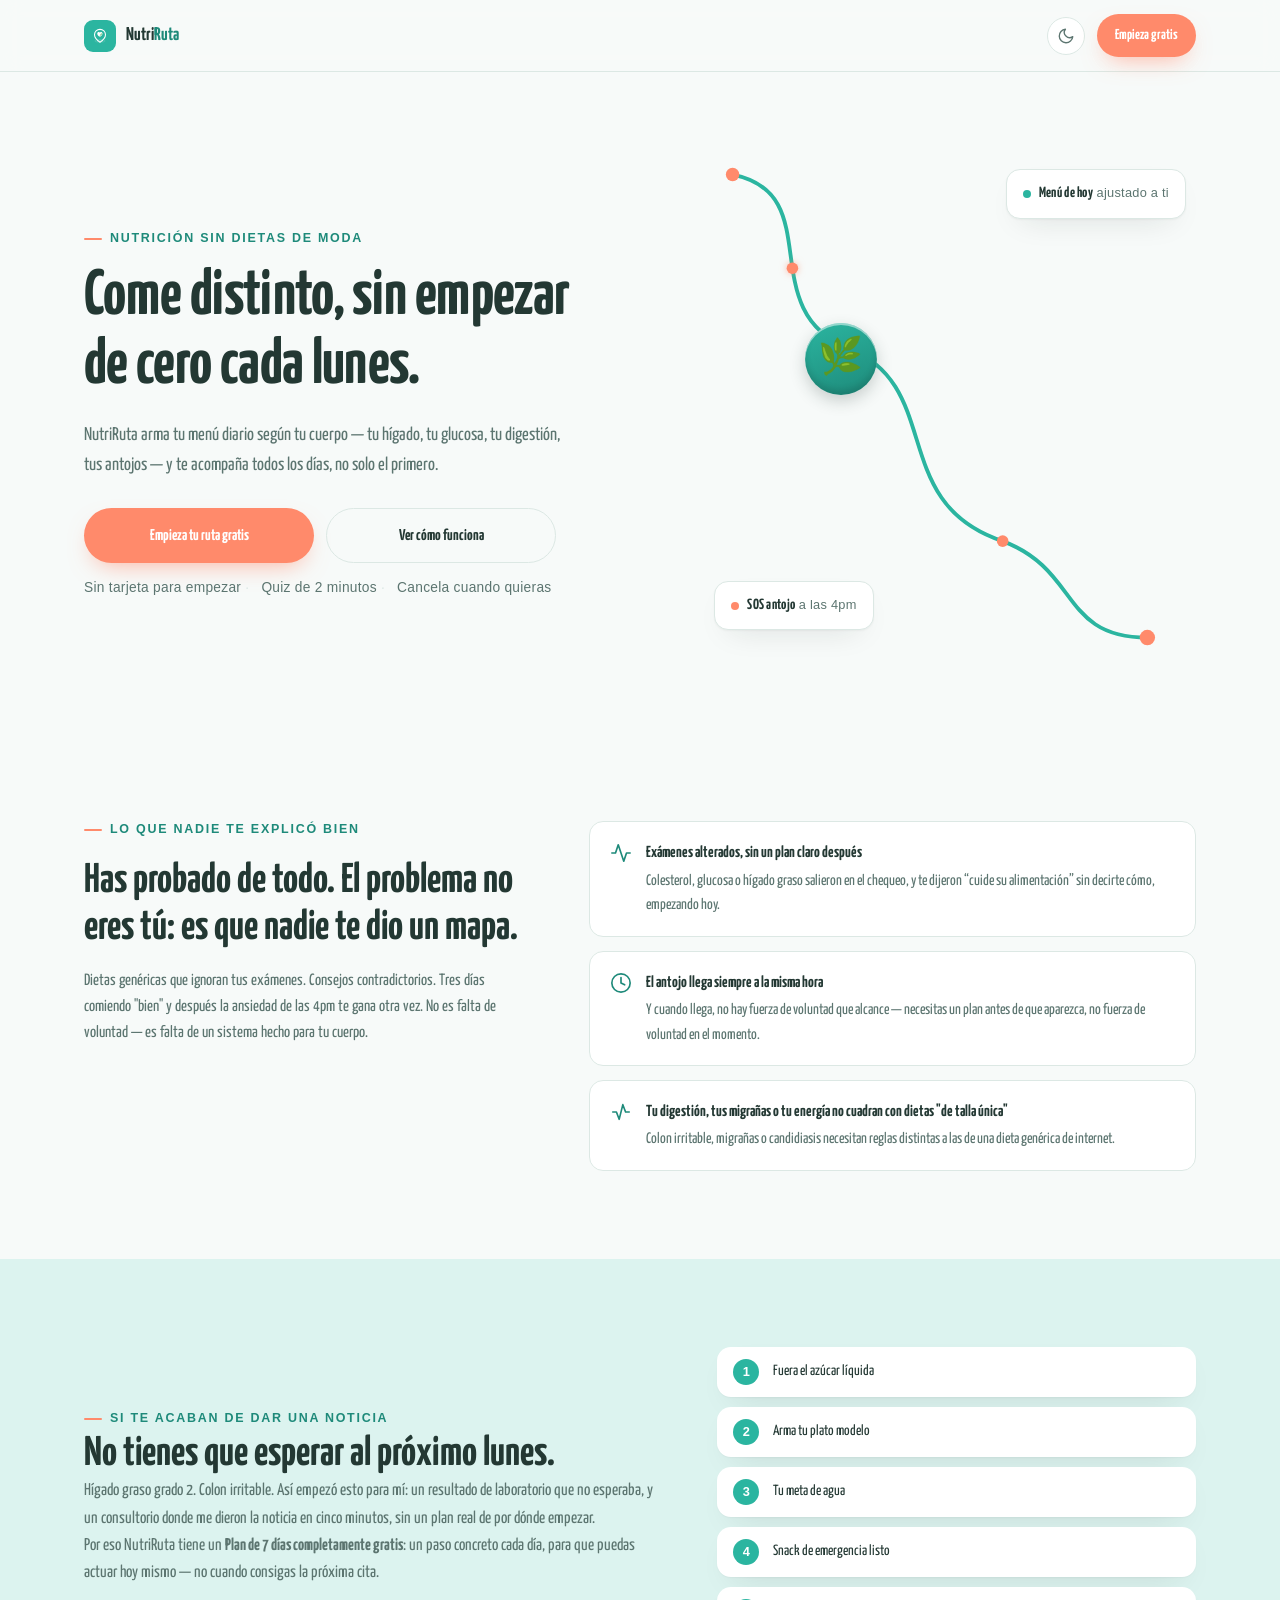
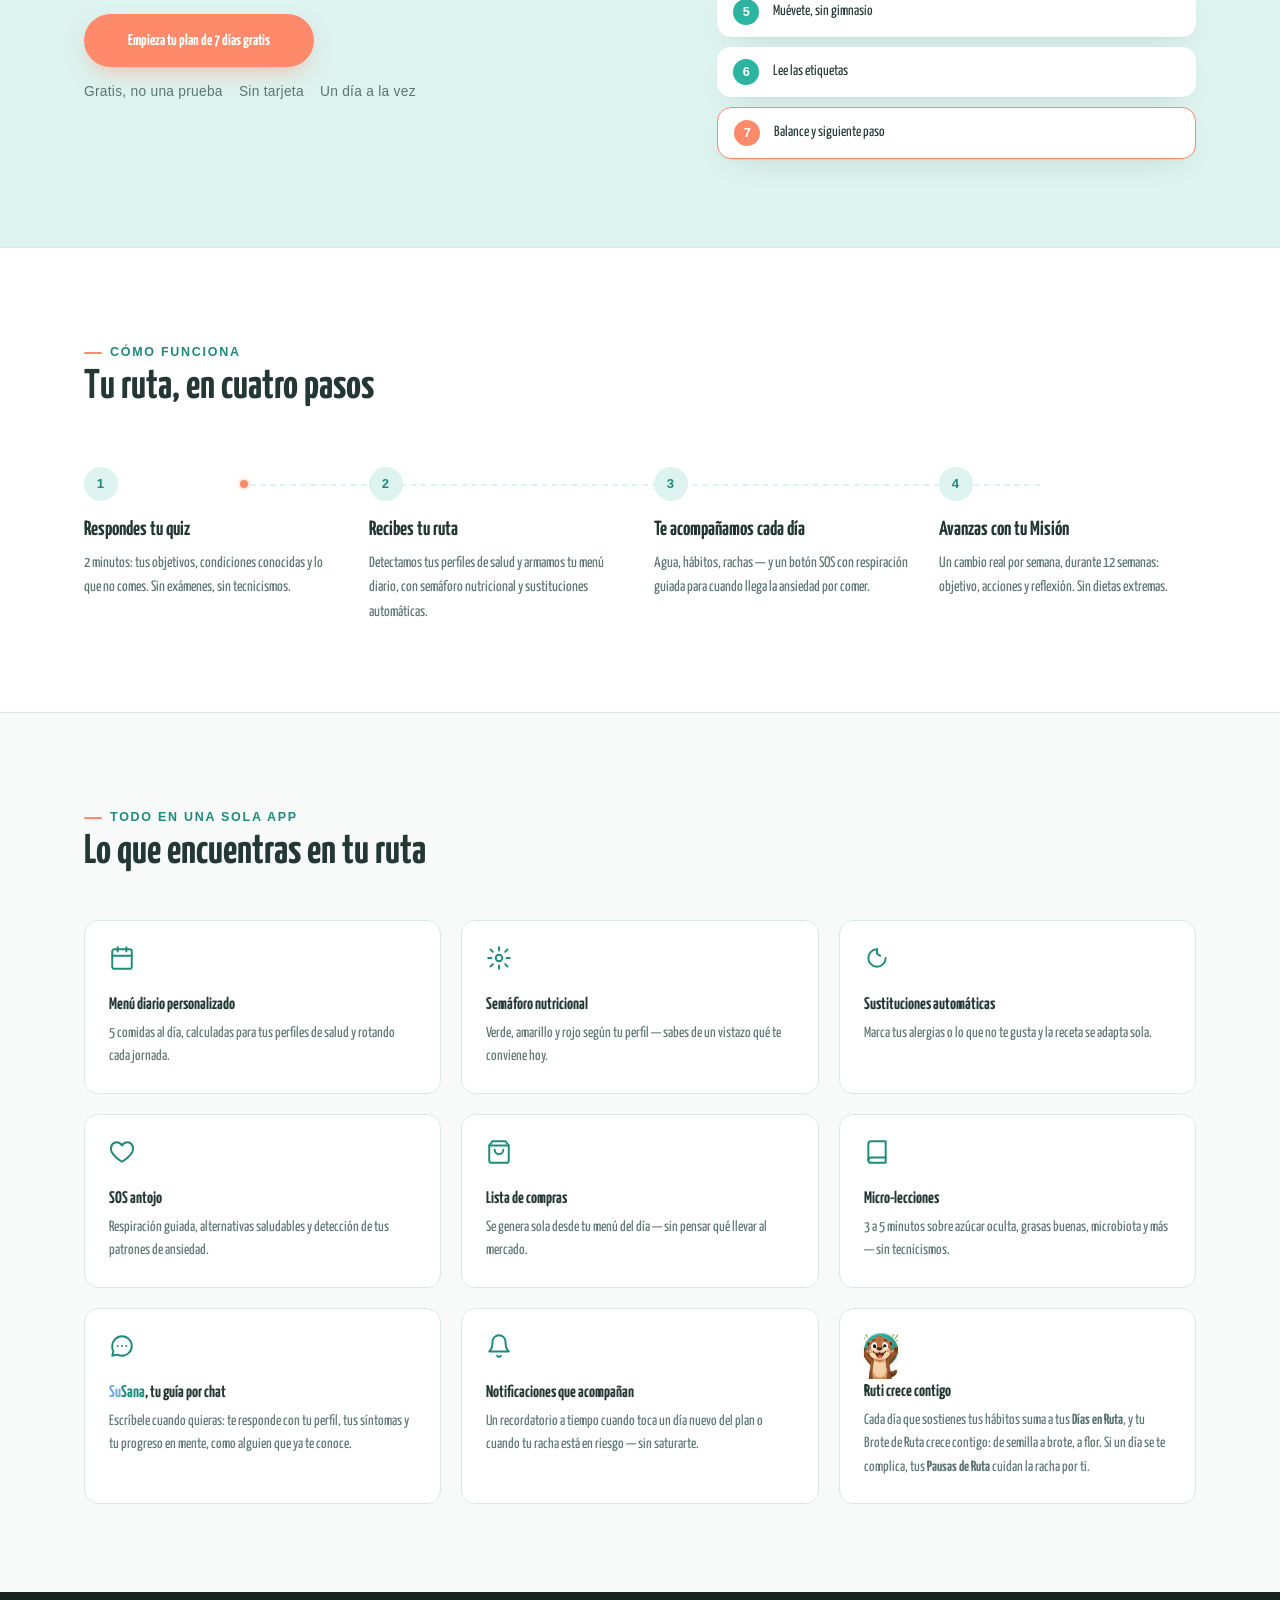
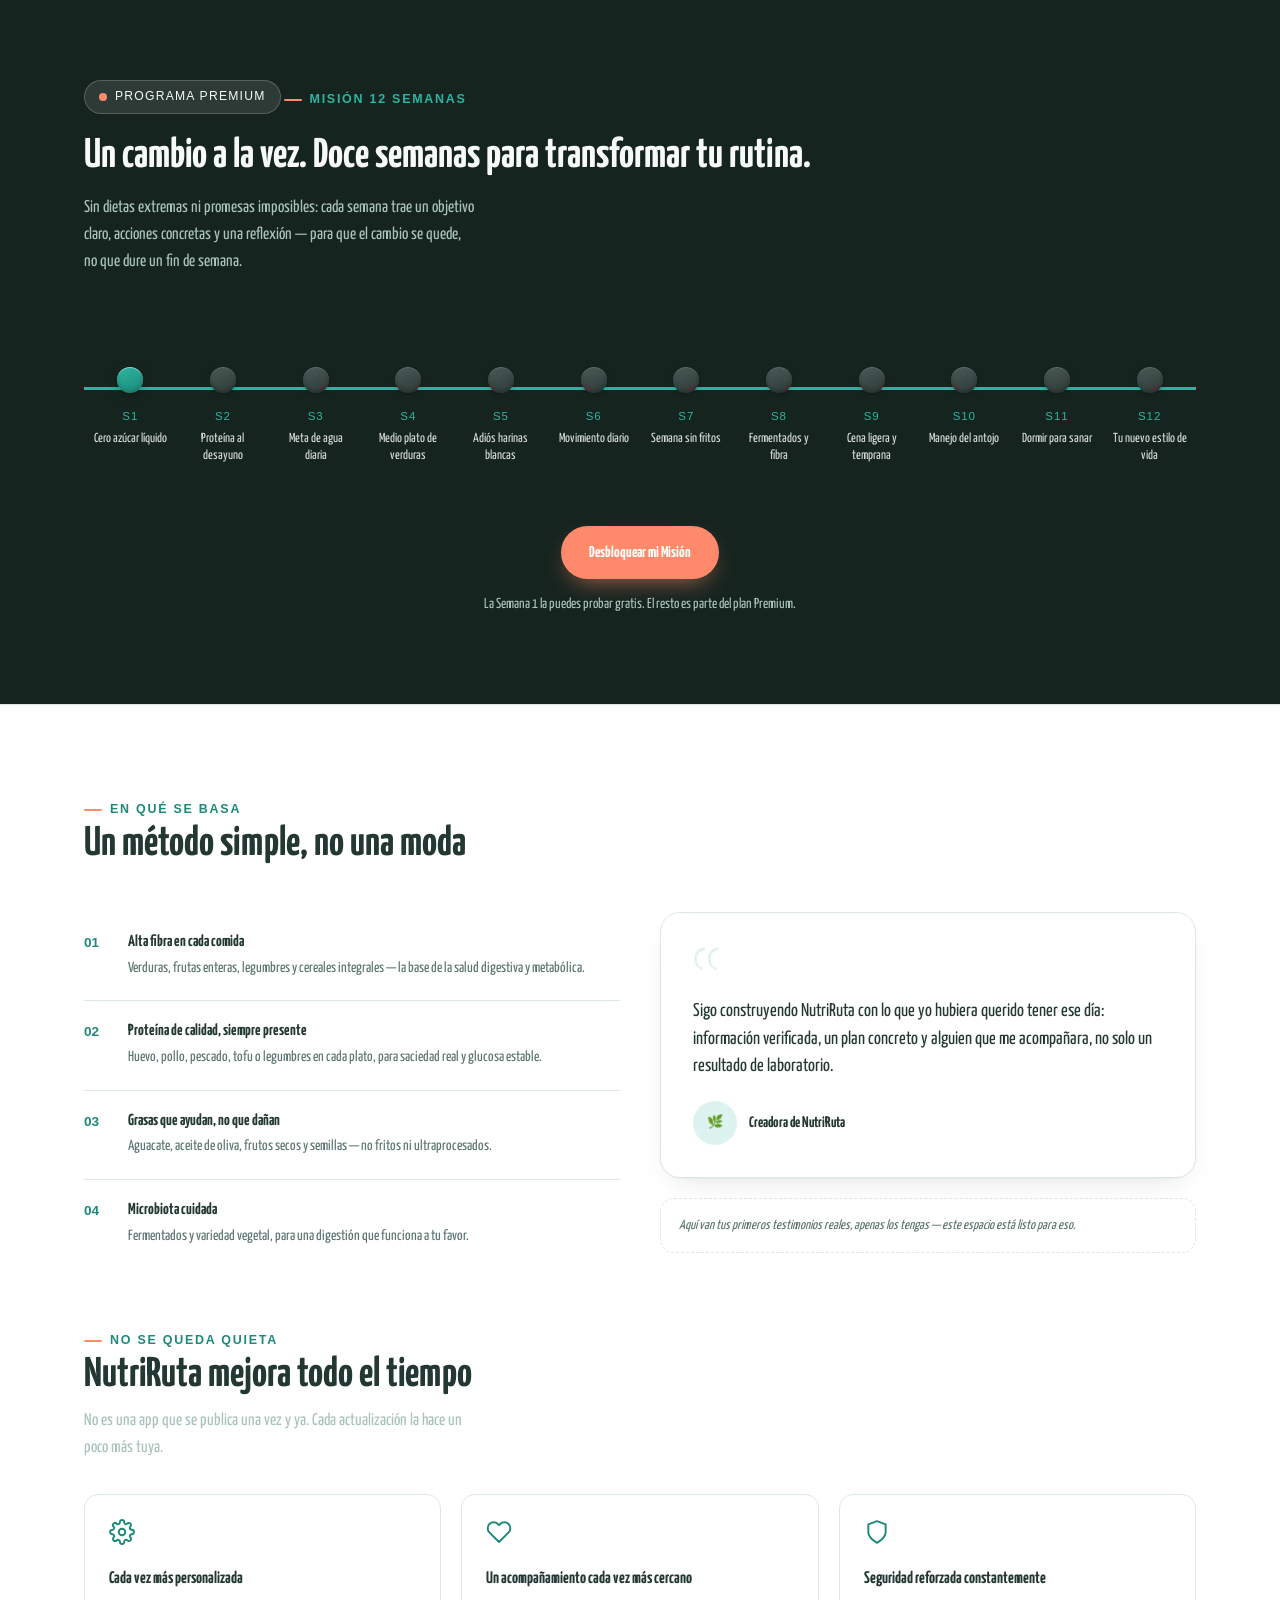
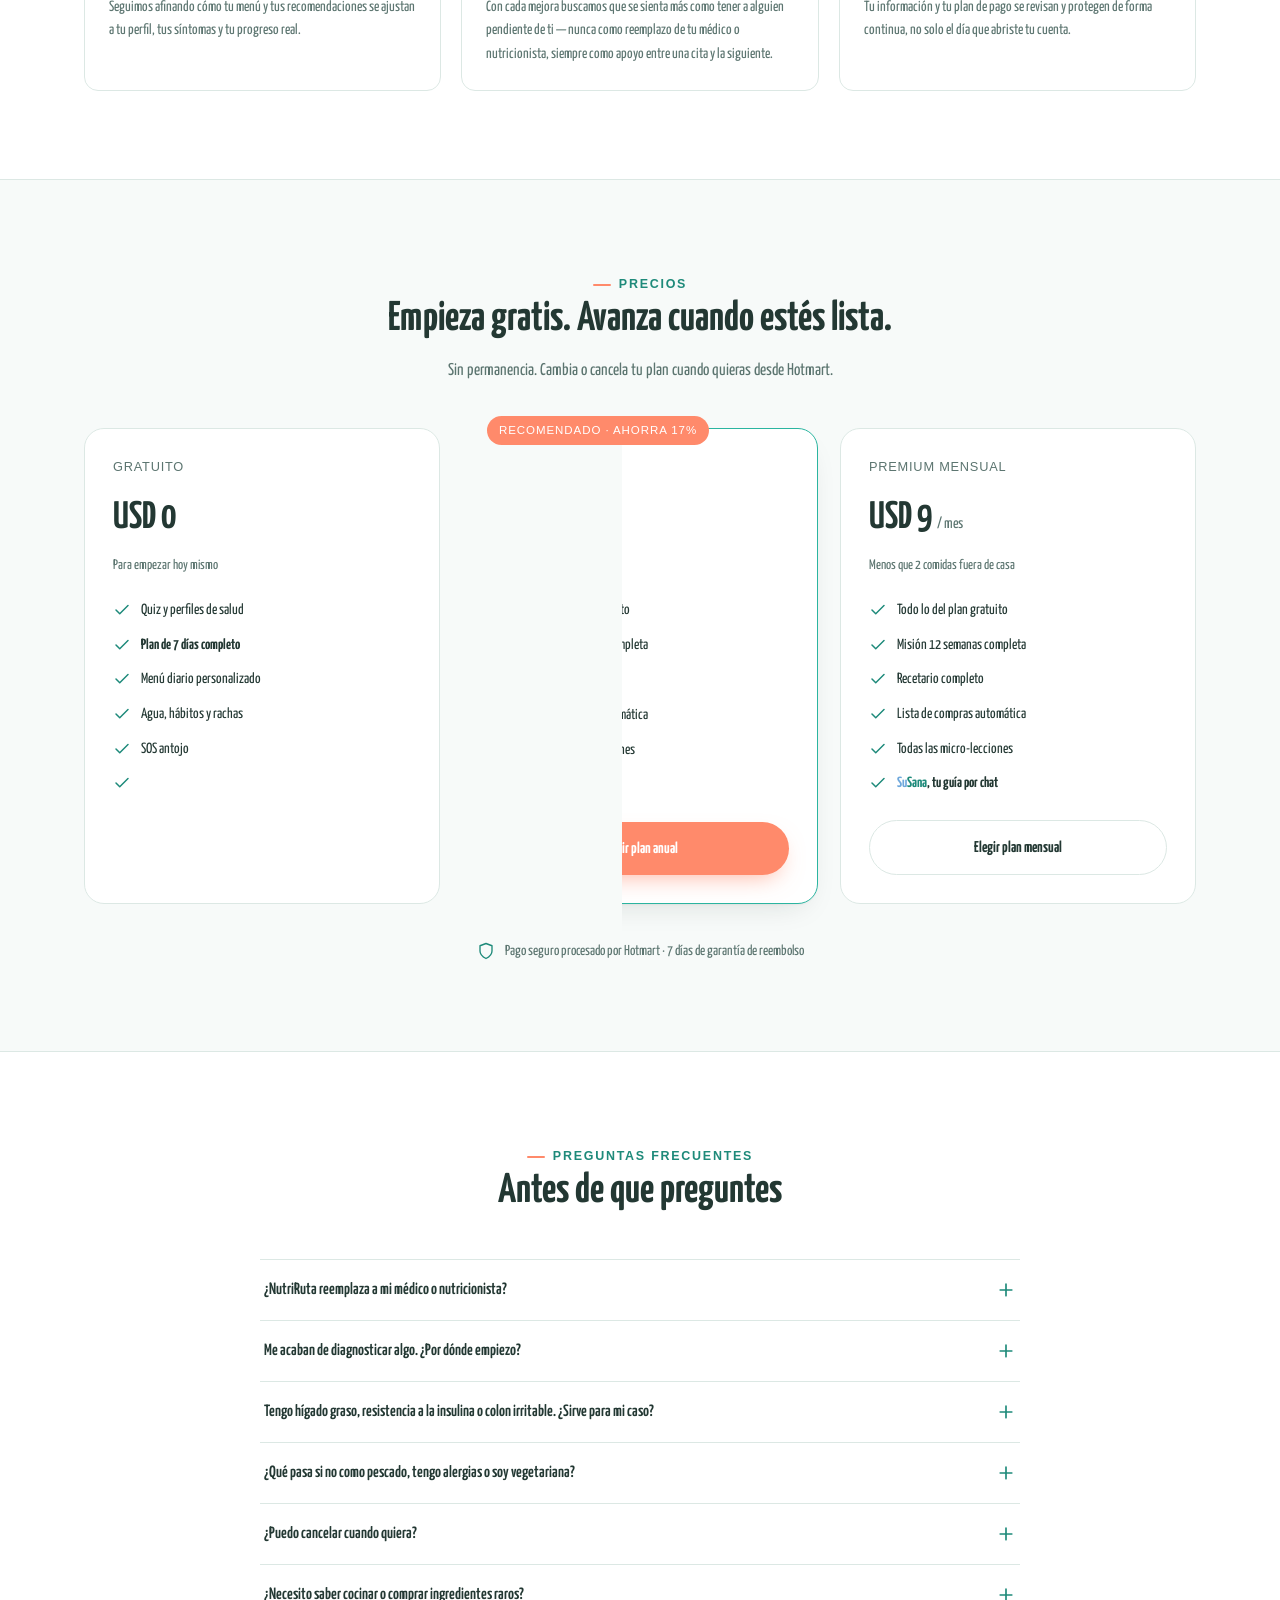
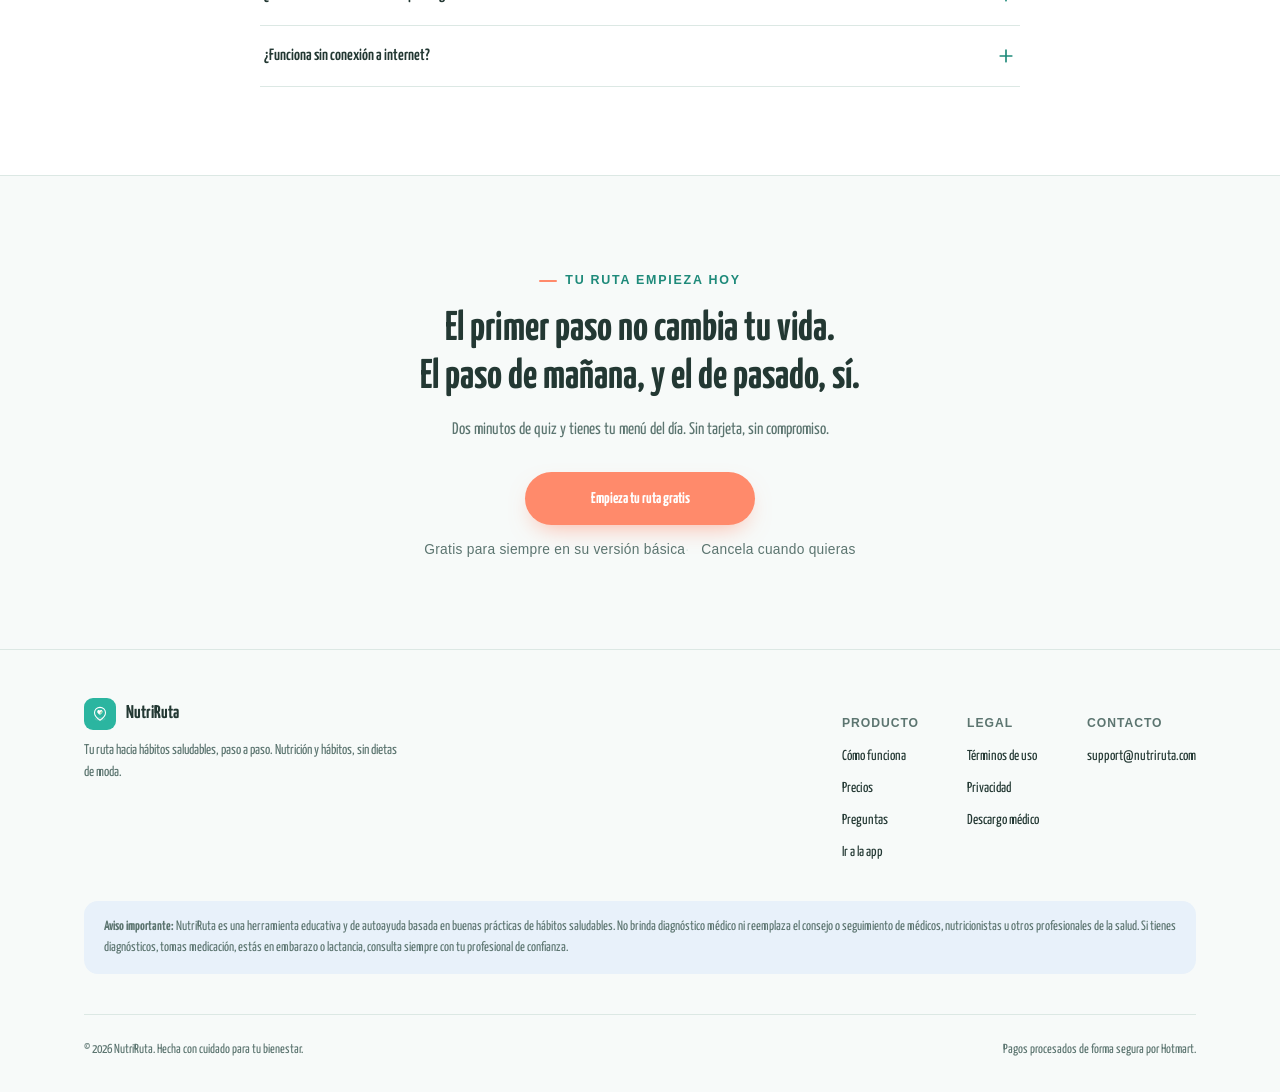
==== commit 838eaf0f: "Cambia la tipografia principal de Karla a Yanone Kaffeesatz Se probaron varias rondas de alternativa" ====
--- a/index.html
+++ b/index.html
@@ -33,7 +33,7 @@
 
 <link rel="preconnect" href="https://fonts.googleapis.com">
 <link rel="preconnect" href="https://fonts.gstatic.com" crossorigin>
-<link href="https://fonts.googleapis.com/css2?family=Karla:ital,wght@0,400;0,500;0,600;0,700;1,400&display=swap" rel="stylesheet">
+<link href="https://fonts.googleapis.com/css2?family=Yanone+Kaffeesatz:wght@400;500;600;700&display=swap" rel="stylesheet">
 <link rel="stylesheet" href="./css/styles.css">
 
 <script type="application/ld+json">
--- a/css/styles.css
+++ b/css/styles.css
@@ -28,8 +28,8 @@
      display: serif literaria y cálida (voz emocional)
      body:    sans humanista (lectura larga)
      signage: grotesca condensada tipo señal de carretera (el motivo "ruta") */
-  --font-display: "Iowan Old Style", "Palatino Linotype", Palatino, Georgia, "Times New Roman", serif;
-  --font-body: "Karla", -apple-system, "Segoe UI", "Helvetica Neue", Roboto, Arial, sans-serif;
+  --font-display: "Yanone Kaffeesatz", -apple-system, "Segoe UI", "Helvetica Neue", Roboto, Arial, sans-serif;
+  --font-body: "Yanone Kaffeesatz", -apple-system, "Segoe UI", "Helvetica Neue", Roboto, Arial, sans-serif;
   --font-signage: "Bahnschrift", "Segoe UI Semibold", "Helvetica Neue Condensed", "Arial Narrow", sans-serif;
 
   --radius-lg: 20px;
@@ -105,7 +105,7 @@
   padding: 0 24px;
 }
 
-h1, h2, h3 { font-family: var(--font-display); text-wrap: balance; color: var(--ink); margin: 0; }
+h1, h2, h3 { font-family: var(--font-body); text-wrap: balance; color: var(--ink); margin: 0; }
 h1 { font-size: clamp(2.4rem, 5.2vw, 4rem); line-height: 1.08; font-weight: 700; letter-spacing: -0.01em; }
 h2 { font-size: clamp(1.8rem, 3.4vw, 2.6rem); line-height: 1.15; font-weight: 700; }
 h3 { font-size: 1.28rem; line-height: 1.3; font-weight: 700; }
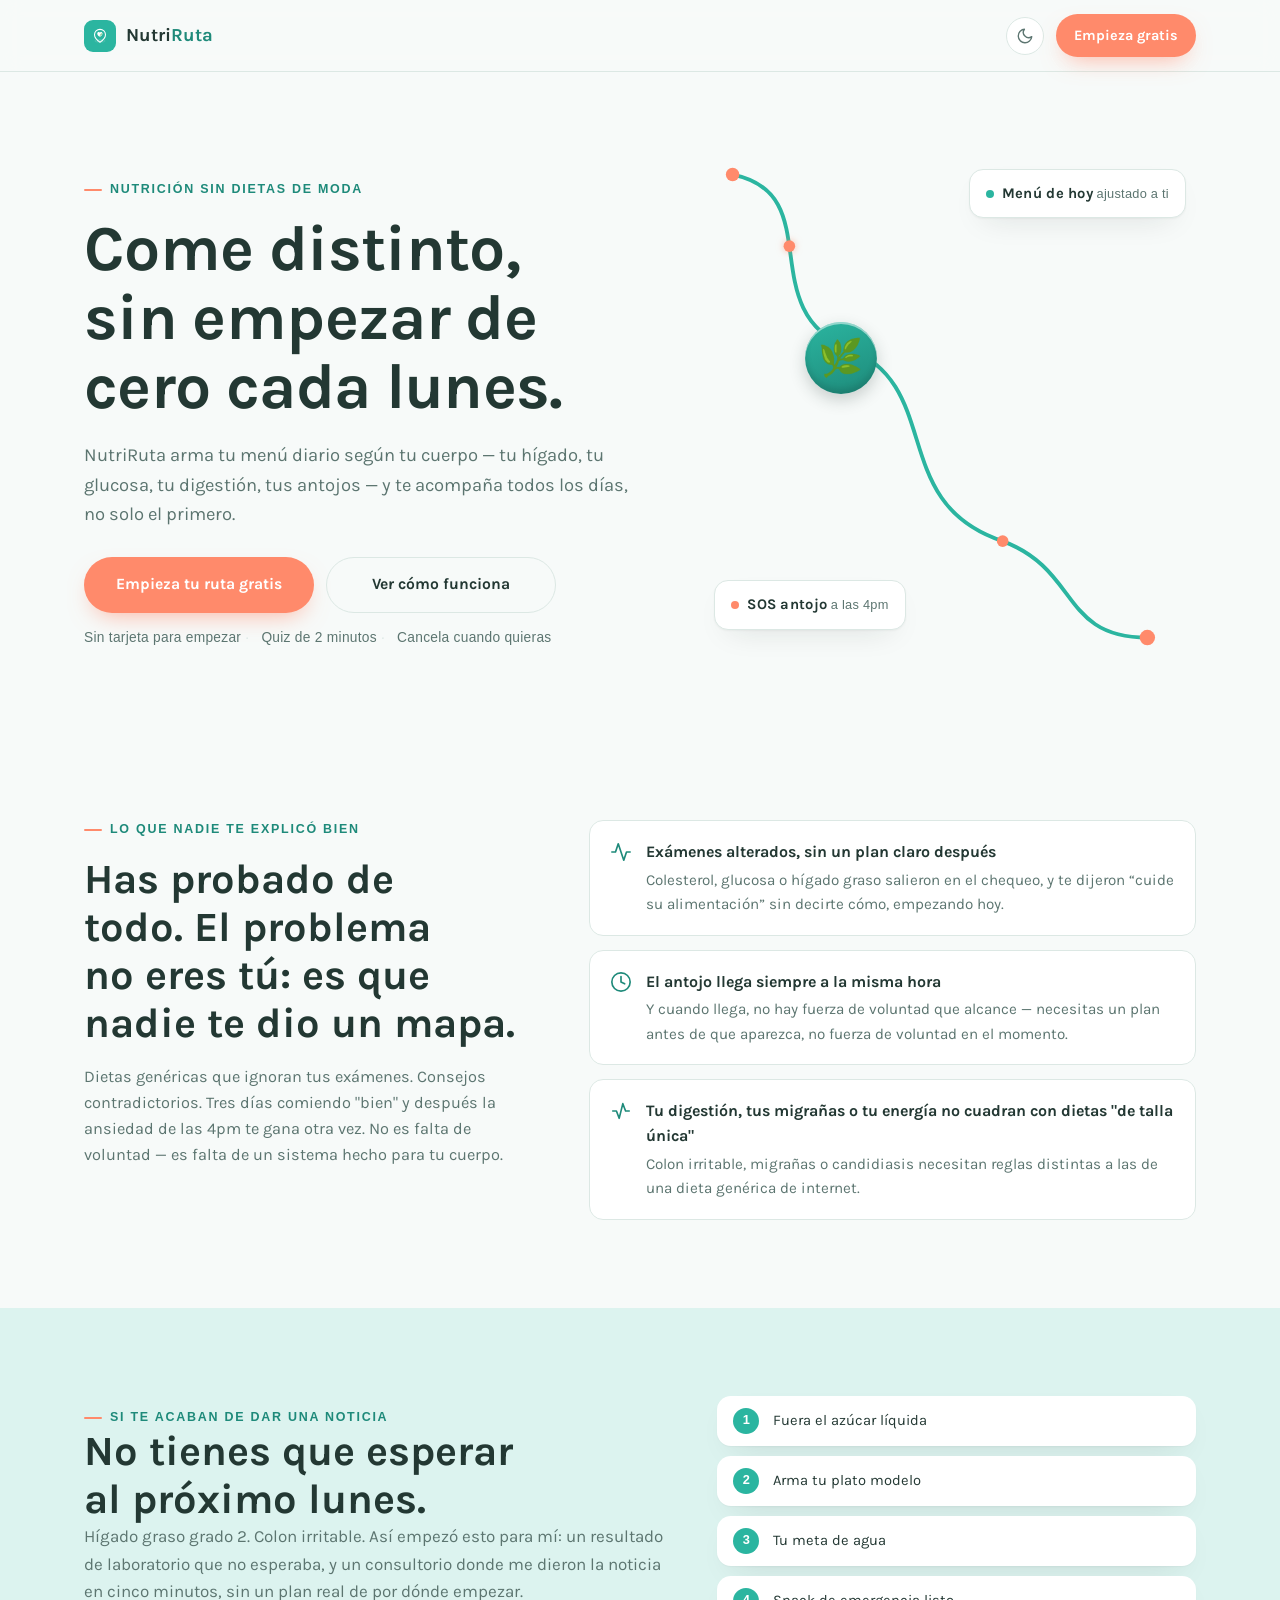
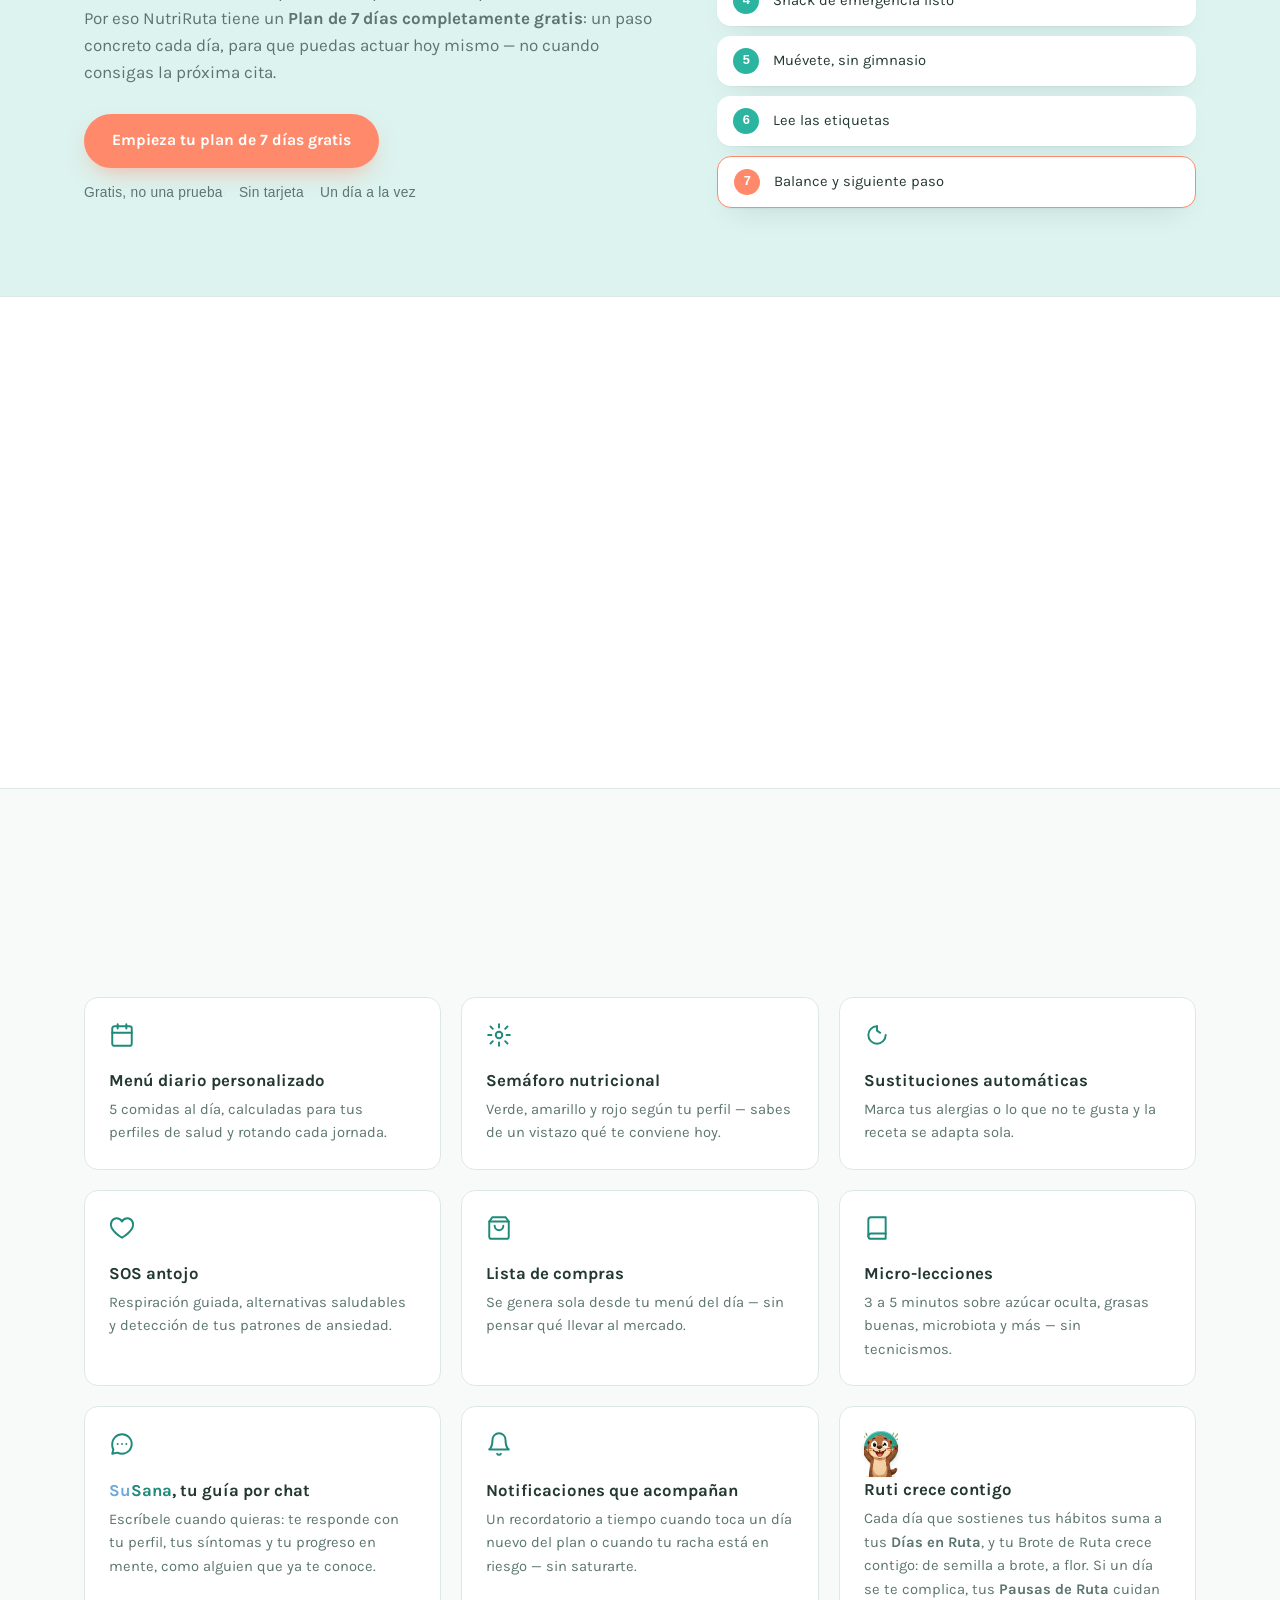
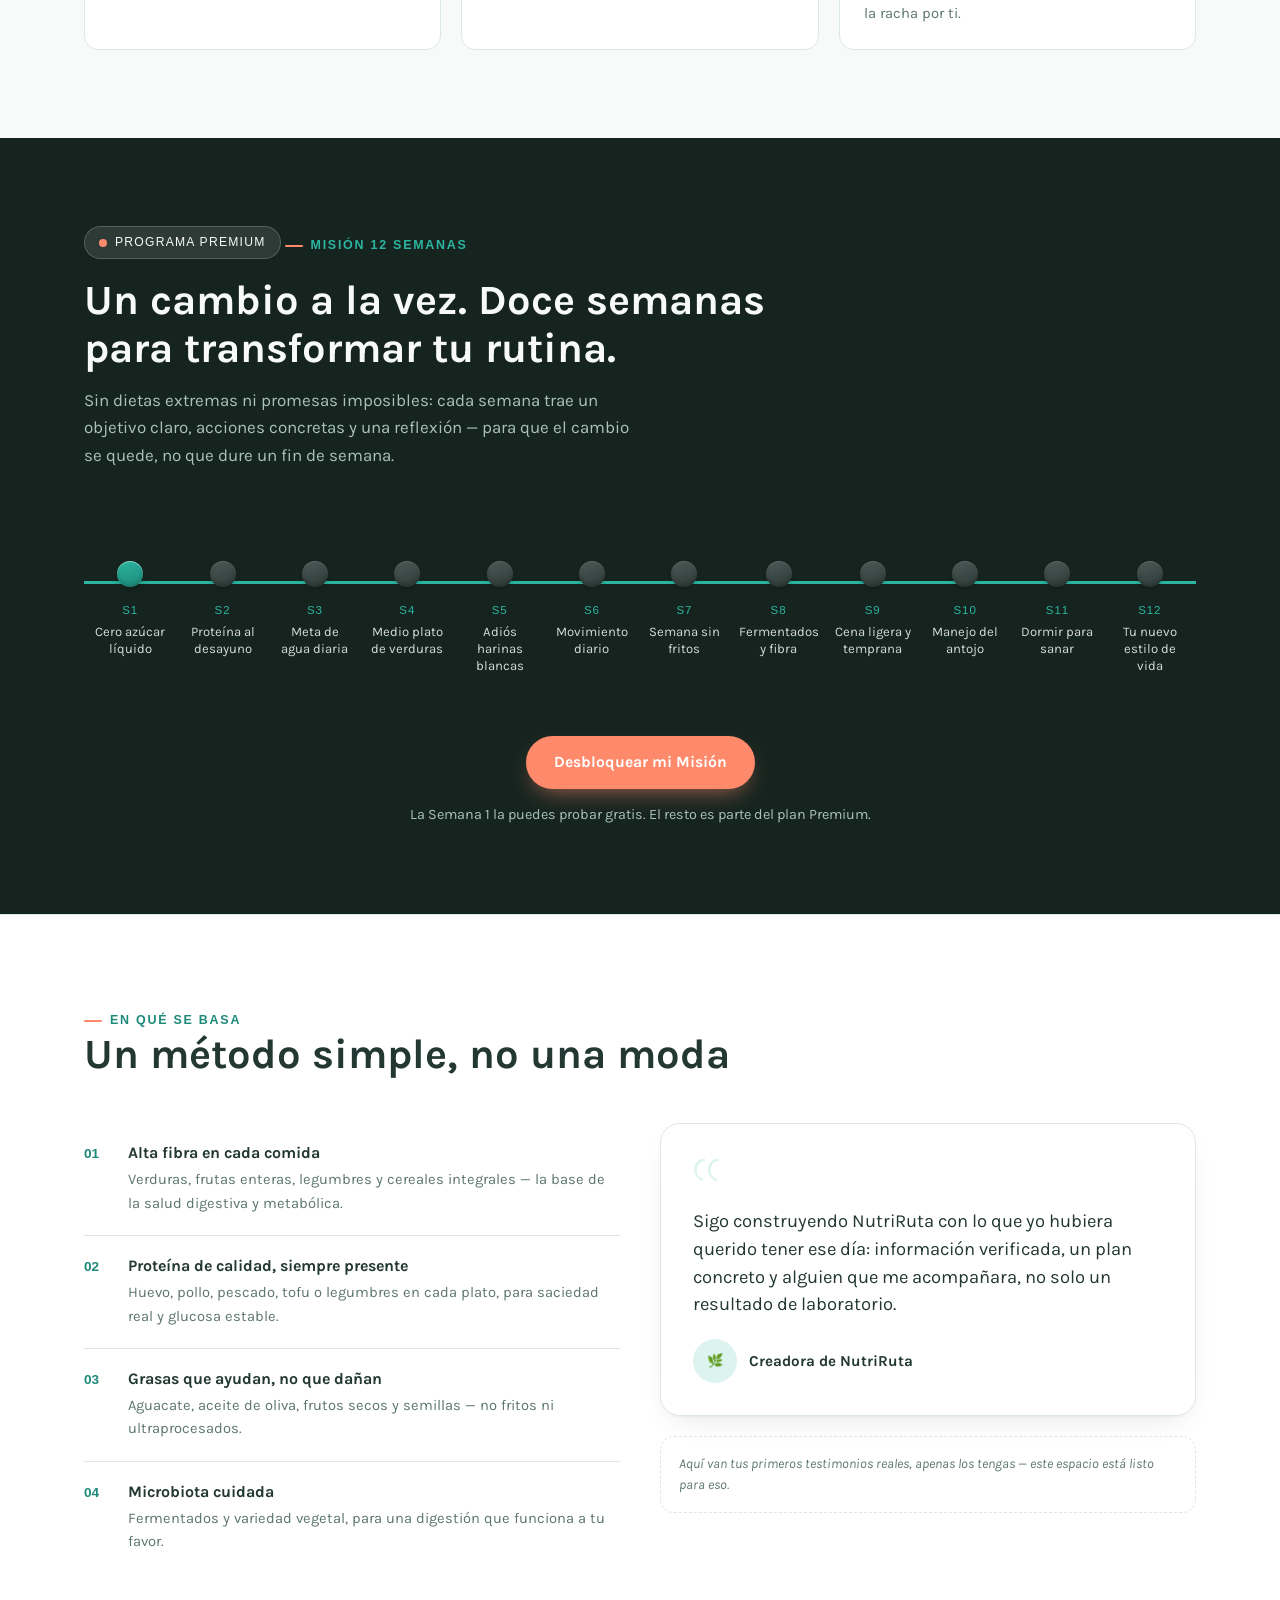
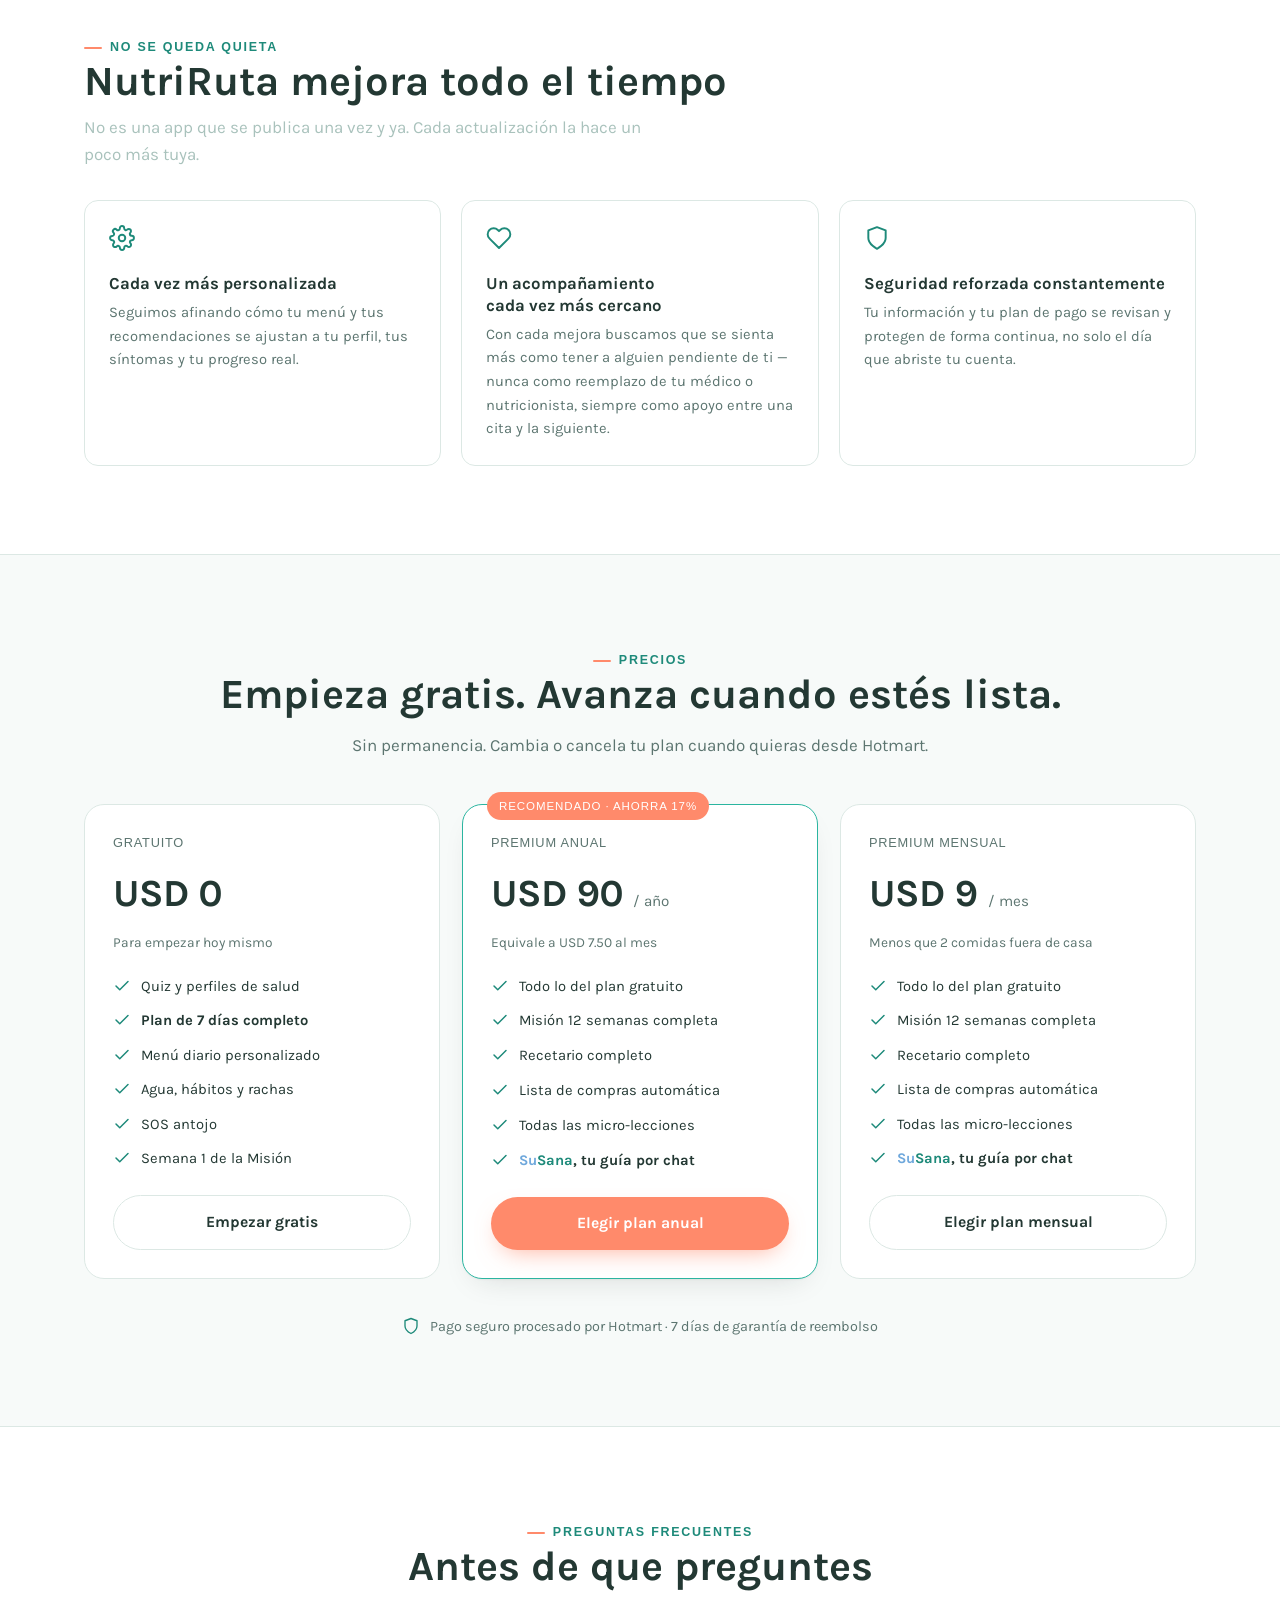
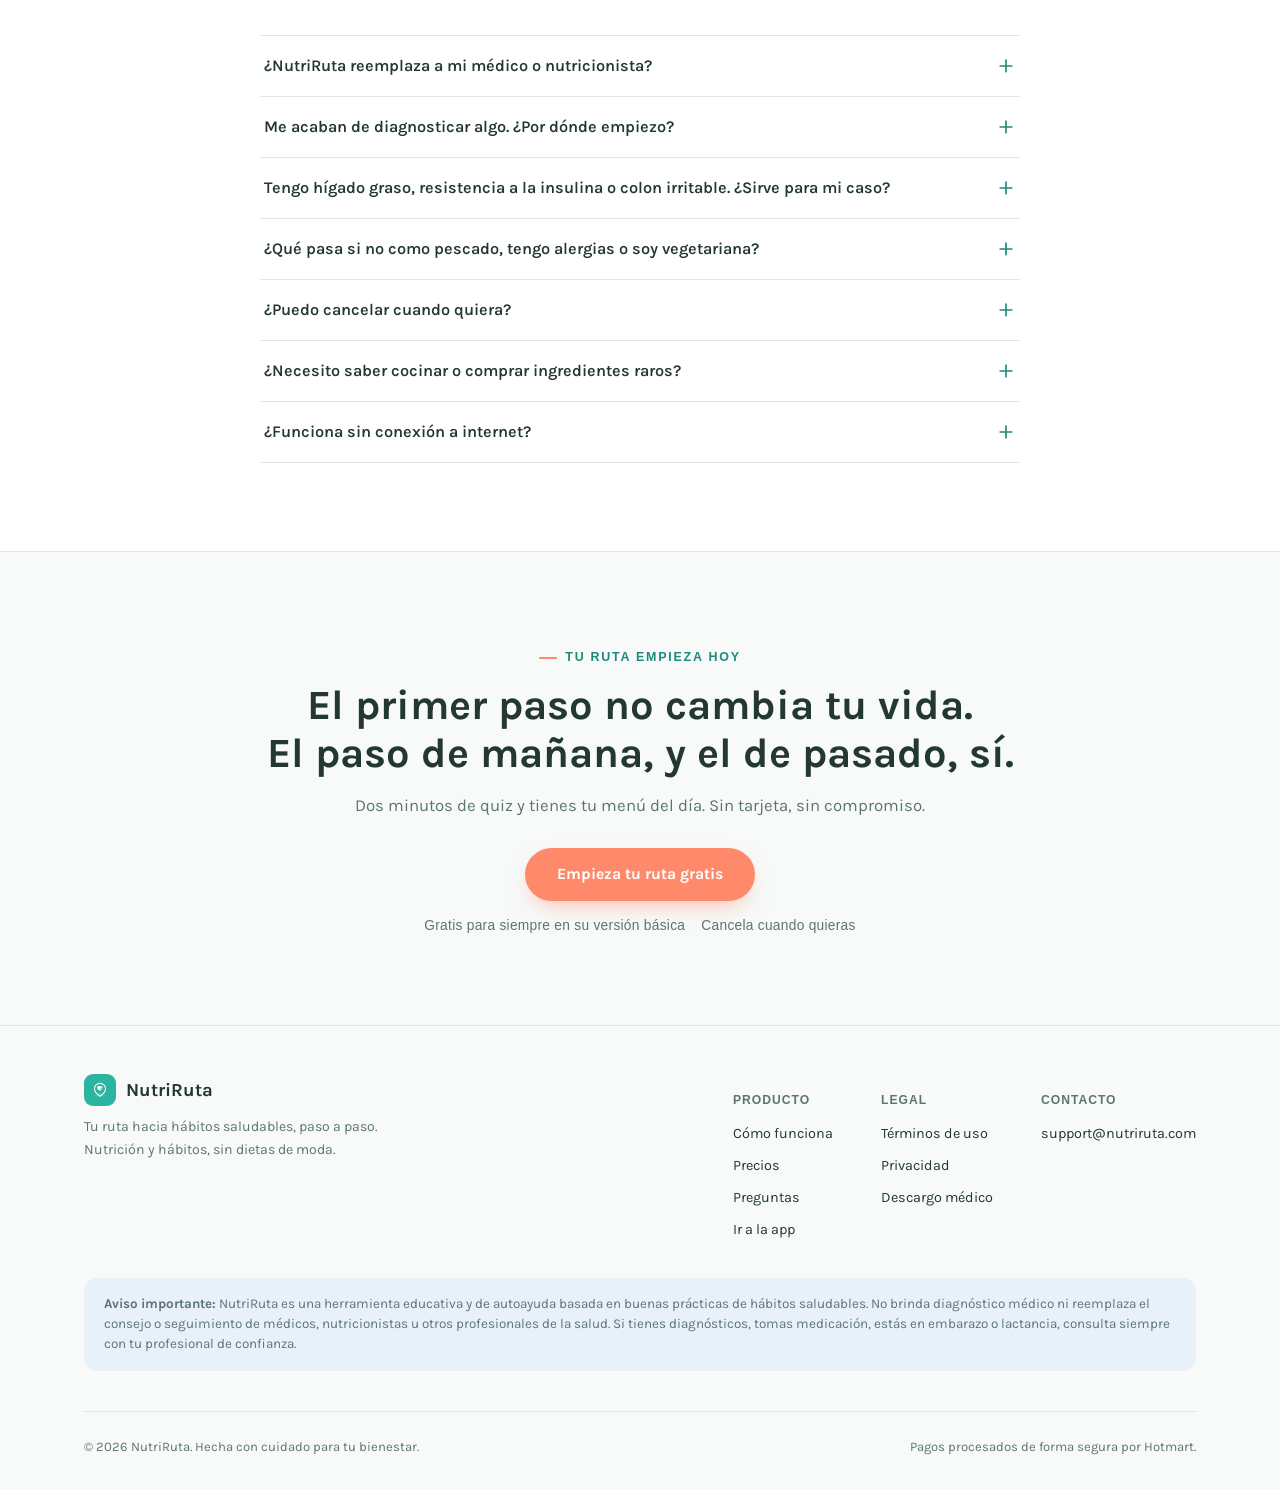
==== commit 4bddf33a: "Revierte a Karla -- Yanone Kaffeesatz no convencio en la practica Co-Authored-By: Claude Sonnet 5 <n" ====
--- a/index.html
+++ b/index.html
@@ -33,7 +33,7 @@
 
 <link rel="preconnect" href="https://fonts.googleapis.com">
 <link rel="preconnect" href="https://fonts.gstatic.com" crossorigin>
-<link href="https://fonts.googleapis.com/css2?family=Yanone+Kaffeesatz:wght@400;500;600;700&display=swap" rel="stylesheet">
+<link href="https://fonts.googleapis.com/css2?family=Karla:ital,wght@0,400;0,500;0,600;0,700;1,400&display=swap" rel="stylesheet">
 <link rel="stylesheet" href="./css/styles.css">
 
 <script type="application/ld+json">
--- a/css/styles.css
+++ b/css/styles.css
@@ -28,8 +28,8 @@
      display: serif literaria y cálida (voz emocional)
      body:    sans humanista (lectura larga)
      signage: grotesca condensada tipo señal de carretera (el motivo "ruta") */
-  --font-display: "Yanone Kaffeesatz", -apple-system, "Segoe UI", "Helvetica Neue", Roboto, Arial, sans-serif;
-  --font-body: "Yanone Kaffeesatz", -apple-system, "Segoe UI", "Helvetica Neue", Roboto, Arial, sans-serif;
+  --font-display: "Karla", -apple-system, "Segoe UI", "Helvetica Neue", Roboto, Arial, sans-serif;
+  --font-body: "Karla", -apple-system, "Segoe UI", "Helvetica Neue", Roboto, Arial, sans-serif;
   --font-signage: "Bahnschrift", "Segoe UI Semibold", "Helvetica Neue Condensed", "Arial Narrow", sans-serif;
 
   --radius-lg: 20px;
